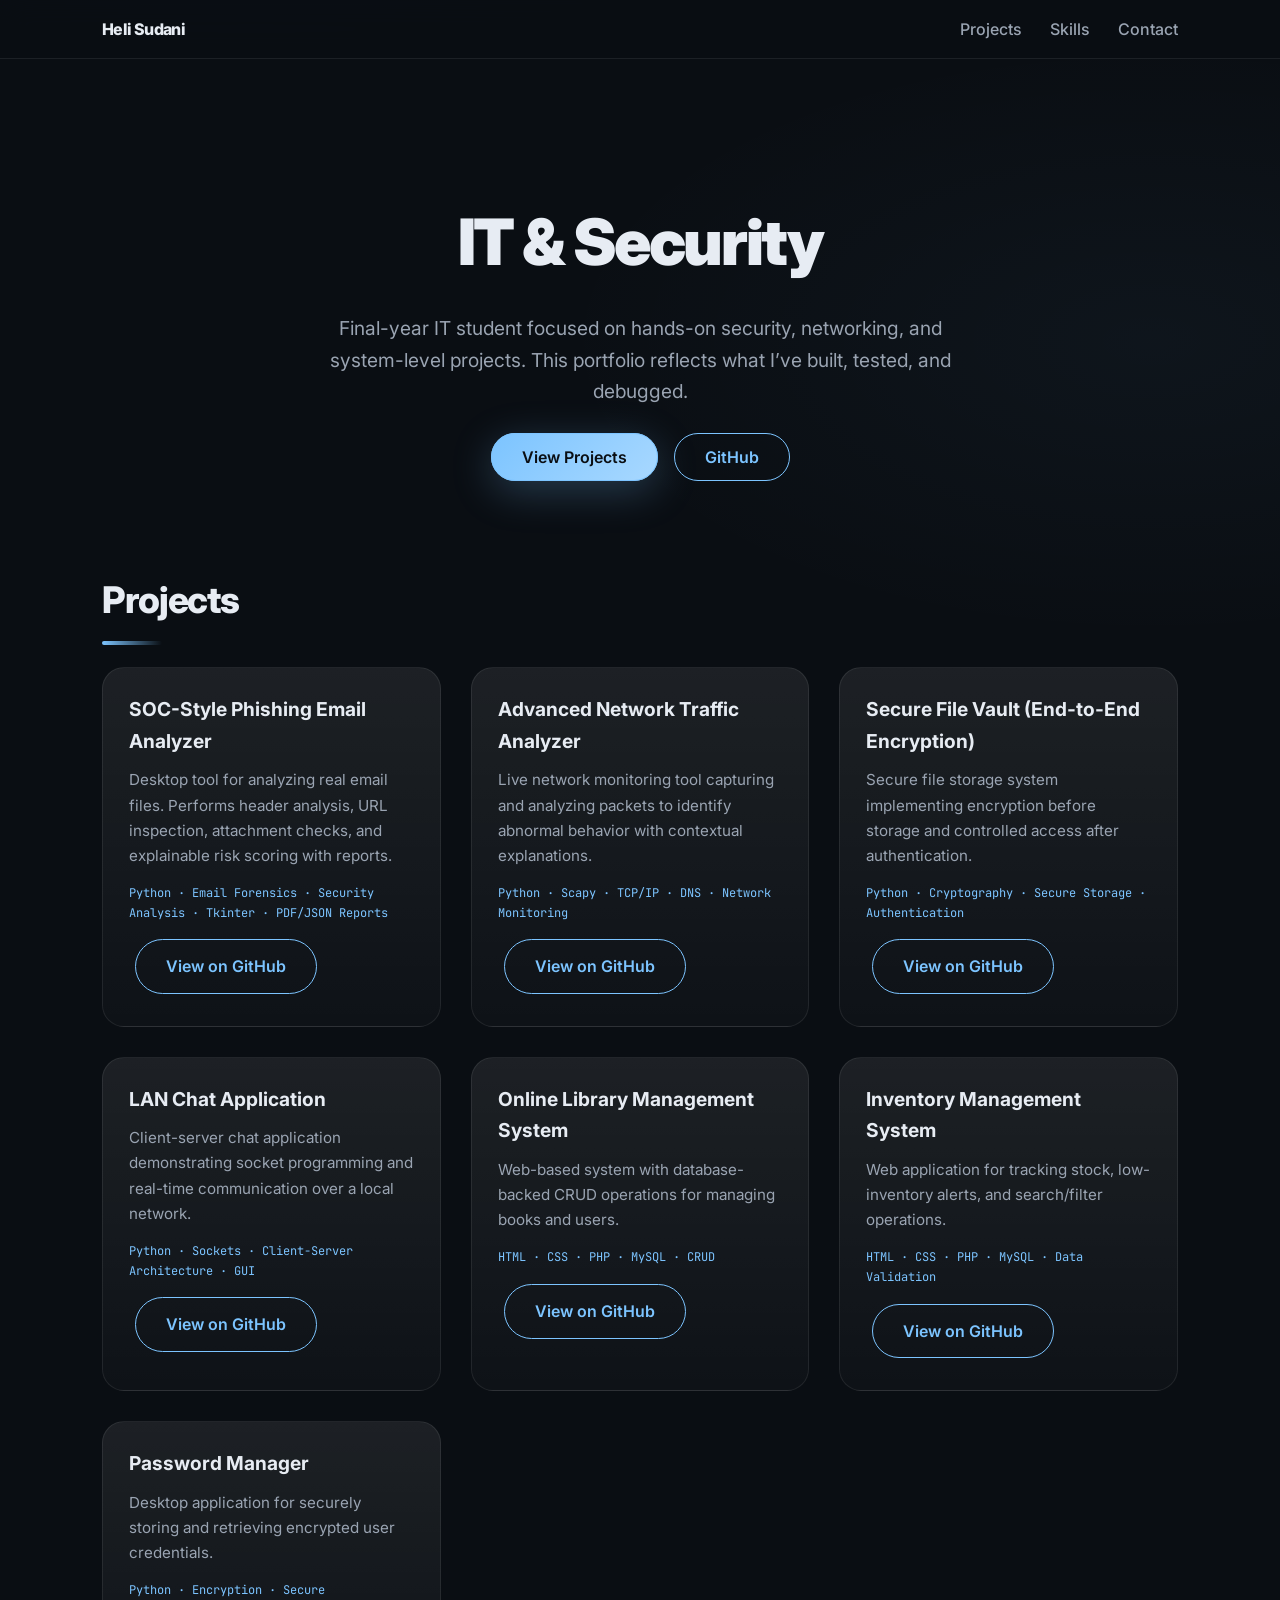
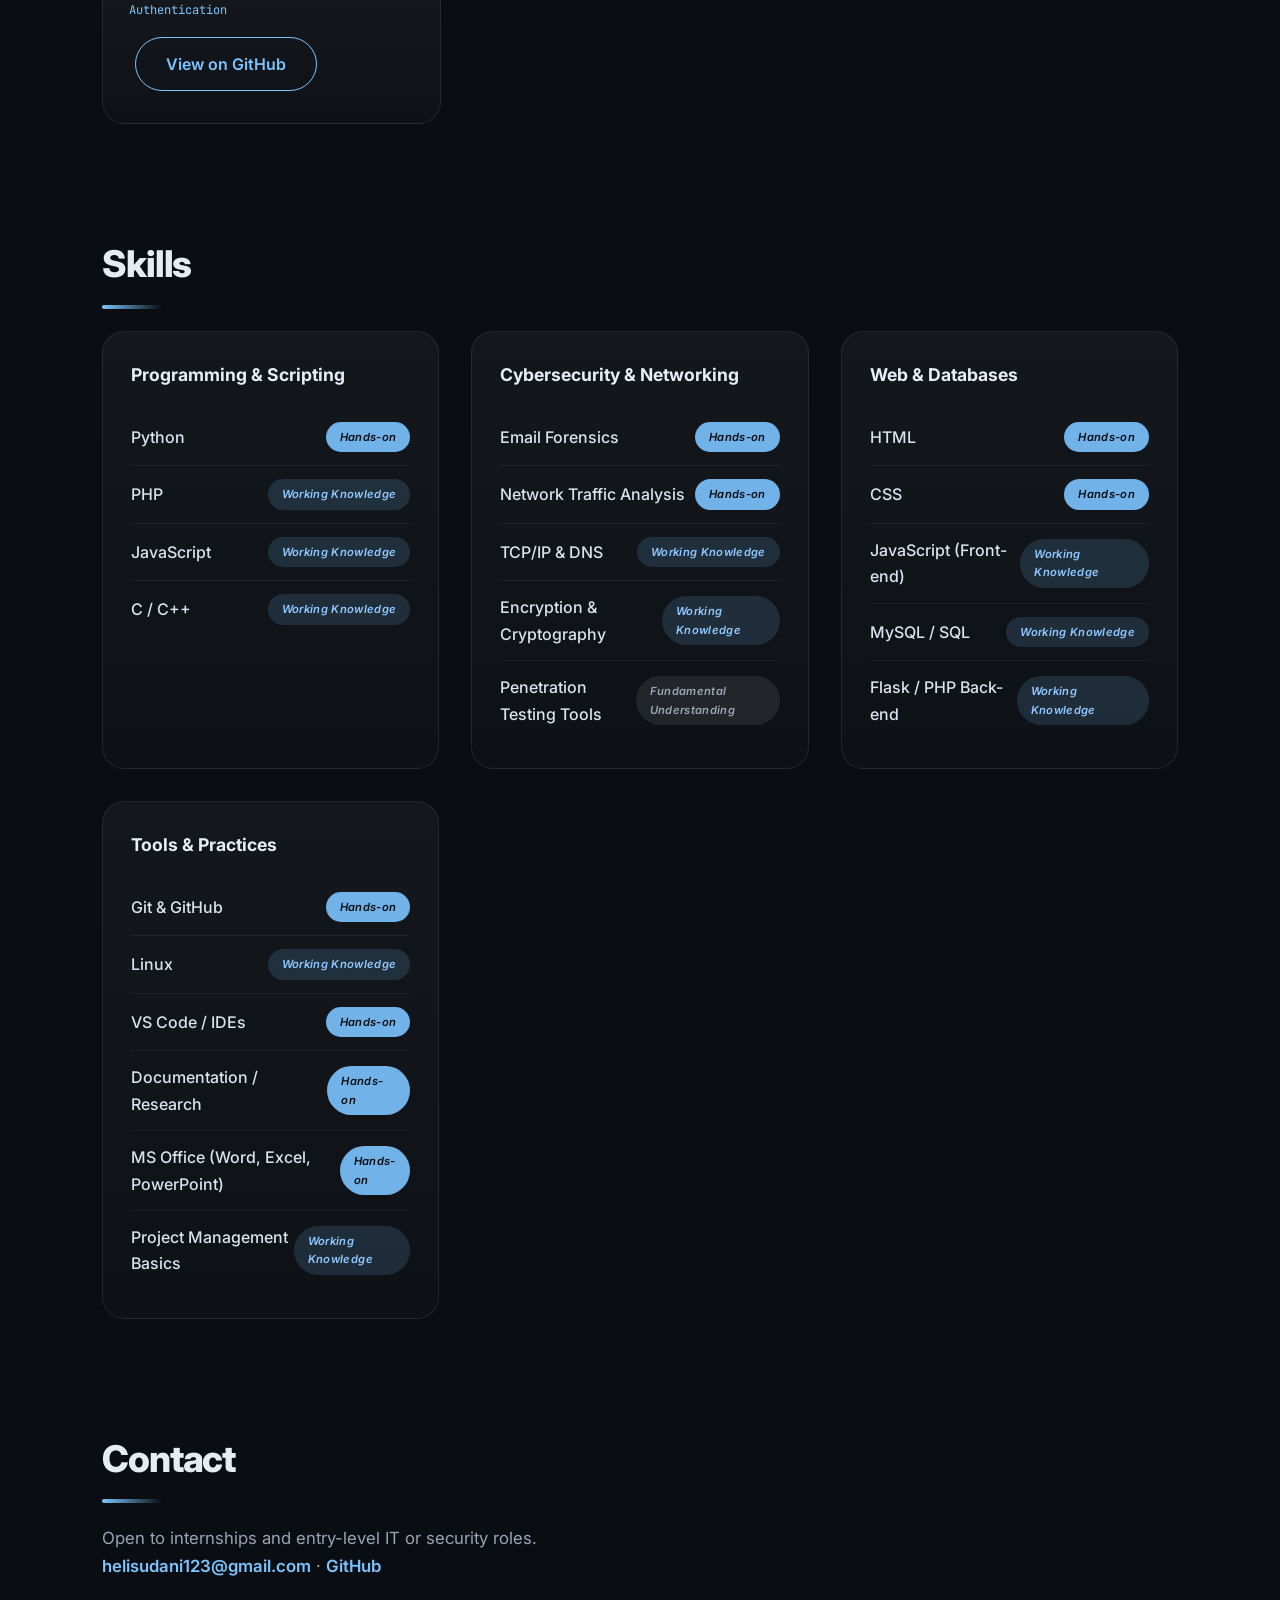
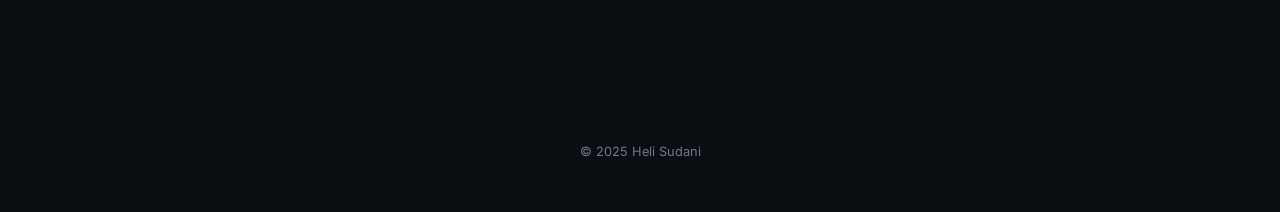
==== index.html @ 1426ecd1 "Portfolio" ====
<!DOCTYPE html>
<html lang="en">
<head>
    <meta charset="UTF-8" />
    <meta name="viewport" content="width=device-width, initial-scale=1.0"/>
    <title>Heli Sudani | IT & Security Projects</title>

    <!-- Fonts -->
    <link href="https://fonts.googleapis.com/css2?family=Inter:wght@300;400;500;600;700;800&family=JetBrains+Mono:wght@400;500&display=swap" rel="stylesheet">

    <link rel="stylesheet" href="style.css">
</head>
<body>

<nav id="navbar">
    <div class="nav-inner">
        <span class="logo">Heli Sudani</span>
        <div class="nav-links">
            <a href="#projects">Projects</a>
            <a href="#skills">Skills</a>
            <a href="#contact">Contact</a>
        </div>
    </div>
</nav>

<header class="hero">
    <div class="hero-content">
        <h1>IT & Security</h1>
        <p>
            Final-year IT student focused on hands-on security, networking, and system-level projects.
            This portfolio reflects what I’ve built, tested, and debugged.
        </p>
        <div class="hero-actions">
            <a href="#projects" class="btn primary">View Projects</a>
            <a href="https://github.com/helisudani0" class="btn" target="_blank">GitHub</a>
        </div>
    </div>
</header>

<main>

<section id="projects">
    <h2>Projects</h2>

    <div class="project-grid">

        <div class="project-card">
            <h3>SOC-Style Phishing Email Analyzer</h3>
            <p>
                Desktop tool for analyzing real email files. Performs header analysis,
                URL inspection, attachment checks, and explainable risk scoring with reports.
            </p>
            <span class="proj-tech">
                Python · Email Forensics · Security Analysis · Tkinter · PDF/JSON Reports
            </span>
            <a href="https://github.com/helisudani0/Advanced-Phishing-Analyzer" class="btn" target="_blank">View on GitHub</a>
        </div>

        <div class="project-card">
            <h3>Advanced Network Traffic Analyzer</h3>
            <p>
                Live network monitoring tool capturing and analyzing packets to
                identify abnormal behavior with contextual explanations.
            </p>
            <span class="proj-tech">
                Python · Scapy · TCP/IP · DNS · Network Monitoring
            </span>
            <a href="https://github.com/helisudani0/Advanced_Network_Analyzer" class="btn" target="_blank">View on GitHub</a>
        </div>

        <div class="project-card">
            <h3>Secure File Vault (End-to-End Encryption)</h3>
            <p>
                Secure file storage system implementing encryption before storage
                and controlled access after authentication.
            </p>
            <span class="proj-tech">
                Python · Cryptography · Secure Storage · Authentication
            </span>
            <a href="https://github.com/helisudani0/Secure-Vault" class="btn" target="_blank">View on GitHub</a>
        </div>

        <div class="project-card">
            <h3>LAN Chat Application</h3>
            <p>
                Client-server chat application demonstrating socket programming
                and real-time communication over a local network.
            </p>
            <span class="proj-tech">
                Python · Sockets · Client-Server Architecture · GUI
            </span>
            <a href="https://github.com/helisudani0/LAN-Chat-App" class="btn" target="_blank">View on GitHub</a>
        </div>

        <div class="project-card">
            <h3>Online Library Management System</h3>
            <p>
                Web-based system with database-backed CRUD operations
                for managing books and users.
            </p>
            <span class="proj-tech">
                HTML · CSS · PHP · MySQL · CRUD
            </span>
            <a href="https://github.com/helisudani0/OLMS" class="btn" target="_blank">View on GitHub</a>
        </div>

        <div class="project-card">
            <h3>Inventory Management System</h3>
            <p>
                Web application for tracking stock, low-inventory alerts,
                and search/filter operations.
            </p>
            <span class="proj-tech">
                HTML · CSS · PHP · MySQL · Data Validation
            </span>
            <a href="https://github.com/helisudani0/Inventory-Management-System" class="btn" target="_blank">View on GitHub</a>
        </div>

        <div class="project-card">
            <h3>Password Manager</h3>
            <p>
                Desktop application for securely storing and retrieving
                encrypted user credentials.
            </p>
            <span class="proj-tech">
                Python · Encryption · Secure Authentication
            </span>
            <a href="https://github.com/helisudani0/Secure-Password-Manager-with-Flask-authentication-and-encryption" class="btn" target="_blank">View on GitHub</a>
        </div>

    </div>
</section>

<section id="skills">
  <h2>Skills</h2>

  <div class="skills-grid">

    <!-- Programming & Scripting -->
    <div class="skills-card">
      <h3>Programming & Scripting</h3>
      <div class="skill-item"><span>Python</span><em class="level strong">Hands-on</em></div>
      <div class="skill-item"><span>PHP</span><em class="level working">Working Knowledge</em></div>
      <div class="skill-item"><span>JavaScript</span><em class="level working">Working Knowledge</em></div>
      <div class="skill-item"><span>C / C++</span><em class="level working">Working Knowledge</em></div>
    </div>

    <!-- Cybersecurity & Networking -->
    <div class="skills-card">
      <h3>Cybersecurity & Networking</h3>
      <div class="skill-item"><span>Email Forensics</span><em class="level strong">Hands-on</em></div>
      <div class="skill-item"><span>Network Traffic Analysis</span><em class="level strong">Hands-on</em></div>
      <div class="skill-item"><span>TCP/IP & DNS</span><em class="level working">Working Knowledge</em></div>
      <div class="skill-item"><span>Encryption & Cryptography</span><em class="level working">Working Knowledge</em></div>
      <div class="skill-item"><span>Penetration Testing Tools</span><em class="level basic">Fundamental Understanding</em></div>
    </div>

    <!-- Web & Databases -->
    <div class="skills-card">
      <h3>Web & Databases</h3>
      <div class="skill-item"><span>HTML</span><em class="level strong">Hands-on</em></div>
      <div class="skill-item"><span>CSS</span><em class="level strong">Hands-on</em></div>
      <div class="skill-item"><span>JavaScript (Front-end)</span><em class="level working">Working Knowledge</em></div>
      <div class="skill-item"><span>MySQL / SQL</span><em class="level working">Working Knowledge</em></div>
      <div class="skill-item"><span>Flask / PHP Back-end</span><em class="level working">Working Knowledge</em></div>
    </div>

    <!-- Tools & Practices -->
    <div class="skills-card">
      <h3>Tools & Practices</h3>
      <div class="skill-item"><span>Git & GitHub</span><em class="level strong">Hands-on</em></div>
      <div class="skill-item"><span>Linux</span><em class="level working">Working Knowledge</em></div>
      <div class="skill-item"><span>VS Code / IDEs</span><em class="level strong">Hands-on</em></div>
      <div class="skill-item"><span>Documentation / Research</span><em class="level strong">Hands-on</em></div>
      <div class="skill-item"><span>MS Office (Word, Excel, PowerPoint)</span><em class="level strong">Hands-on</em></div>
      <div class="skill-item"><span>Project Management Basics</span><em class="level working">Working Knowledge</em></div>
    </div>

  </div>
</section>

<section id="contact" class="contact">
    <h2>Contact</h2>
    <p>
        Open to internships and entry-level IT or security roles.
    </p>
    <p>
        <a href="mailto:helisudani123@example.com">helisudani123@gmail.com</a> ·
        <a href="https://github.com/helisudani0" target="_blank">GitHub</a>
    </p>
</section>

</main>

<footer>
    <p>© 2025 Heli Sudani</p>
</footer>

</body>
</html>
---- style.css ----
:root {
  --bg: #0a0e13;
  --panel: #0f1622;
  --border: rgba(255,255,255,0.08);
  --text: #e7ecf3;
  --muted: #9aa4b2;
  --accent: #7cc4ff;
  --glow: rgba(124,196,255,0.35);
}

* {
  margin: 0;
  padding: 0;
  box-sizing: border-box;
}

body {
  background:
    radial-gradient(800px 400px at 20% -10%, rgba(124,196,255,0.06), transparent),
    radial-gradient(600px 300px at 90% 10%, rgba(124,196,255,0.04), transparent),
    var(--bg);
  color: var(--text);
  font-family: 'Inter', sans-serif;
  line-height: 1.65;
  -webkit-font-smoothing: antialiased;
}

/* NAV */
#navbar {
  position: sticky;
  top: 0;
  z-index: 100;
  background: rgba(10,14,19,0.75);
  backdrop-filter: blur(14px);
  border-bottom: 1px solid var(--border);
}

.nav-inner {
  max-width: 1120px;
  margin: auto;
  padding: 16px 22px;
  display: flex;
  justify-content: space-between;
  align-items: center;
}

.logo {
  font-weight: 800;
  letter-spacing: -0.04em;
}

.nav-links a {
  color: var(--muted);
  margin-left: 24px;
  font-weight: 500;
  text-decoration: none;
  position: relative;
}

.nav-links a::after {
  content: "";
  position: absolute;
  left: 0;
  bottom: -6px;
  width: 0;
  height: 2px;
  background: var(--accent);
  transition: width 0.3s ease;
}

.nav-links a:hover {
  color: var(--text);
}

.nav-links a:hover::after {
  width: 100%;
}

/* HERO */
.hero {
  padding: 130px 20px 100px;
  text-align: center;
}

.hero h1 {
  font-size: clamp(3rem, 6vw, 4rem);
  font-weight: 900;
  letter-spacing: -0.04em;
}

.hero p {
  margin-top: 18px;
  font-size: 1.2rem;
  color: var(--muted);
  max-width: 640px;
  margin-inline: auto;
}

/* BUTTONS */
.hero-actions {
  margin-top: 36px;
}

.btn {
  padding: 13px 30px;
  border-radius: 999px;
  font-weight: 600;
  text-decoration: none;
  border: 1.5px solid var(--accent);
  color: var(--accent);
  margin: 6px;
  transition: all 0.25s ease;
}

.btn.primary {
  background: linear-gradient(135deg, var(--accent), #a8d8ff);
  color: #0a0e13;
  box-shadow: 0 10px 40px rgba(124,196,255,0.25);
}

.btn:hover {
  transform: translateY(-2px);
  box-shadow: 0 12px 40px rgba(124,196,255,0.35);
}

/* SECTIONS */
main {
  max-width: 1120px;
  margin: auto;
  padding: 0 22px;
}

section {
  margin-bottom: 110px;
}

section h2 {
  font-size: 2.3rem;
  font-weight: 800;
  letter-spacing: -0.03em;
  margin-bottom: 36px;
  position: relative;
}

section h2::after {
  content: "";
  position: absolute;
  left: 0;
  bottom: -14px;
  width: 60px;
  height: 4px;
  border-radius: 4px;
  background: linear-gradient(90deg, var(--accent), transparent);
}

/* PROJECTS */
.project-grid {
  display: grid;
  grid-template-columns: repeat(auto-fit, minmax(290px, 1fr));
  gap: 30px;
}

.project-card {
  position: relative;
  background:
    linear-gradient(180deg, rgba(255,255,255,0.08), rgba(255,255,255,0.02));
  border: 1px solid var(--border);
  border-radius: 22px;
  padding: 26px;
  overflow: hidden;
  transition: all 0.4s ease;
}

.project-card::before {
  content: "";
  position: absolute;
  inset: 0;
  background:
    radial-gradient(300px 120px at 0% 0%, var(--glow), transparent);
  opacity: 0;
  transition: opacity 0.4s ease;
}

.project-card:hover::before {
  opacity: 1;
}

.project-card:hover {
  transform: translateY(-10px) scale(1.01);
  border-color: var(--accent);
}

.project-card h3 {
  font-size: 1.2rem;
  font-weight: 700;
}

.project-card p {
  margin-top: 10px;
  color: var(--muted);
  font-size: 0.95rem;
}

.proj-tech {
  display: block;
  margin-top: 16px;
  font-family: 'JetBrains Mono', monospace;
  font-size: 0.75rem;
  color: var(--accent);
}

.project-card a {
  display: inline-block;
  margin-top: 16px;
  color: var(--accent);
  font-weight: 600;
  text-decoration: none;
}

/* SKILLS */
.skill-chips {
  display: flex;
  flex-wrap: wrap;
  gap: 14px;
}

.skill-chips span {
  padding: 12px 20px;
  border-radius: 999px;
  background: rgba(255,255,255,0.05);
  border: 1px solid var(--border);
  color: var(--muted);
  font-weight: 500;
  transition: all 0.3s ease;
}

.skill-chips span:hover {
  background: var(--accent);
  color: #0a0e13;
  transform: translateY(-4px);
}

/* CONTACT */
.contact p {
  color: var(--muted);
  font-size: 1.05rem;
}

.contact a {
  color: var(--accent);
  text-decoration: none;
  font-weight: 600;
}

/* FOOTER */
footer {
  text-align: center;
  padding: 50px 0;
  color: #6f7a88;
  font-size: 0.8rem;
}

/* ===== SKILLS SECTION CLEANUP ===== */

.skills-grid {
  display: grid;
  grid-template-columns: repeat(auto-fit, minmax(300px, 1fr));
  gap: 32px;
}

/* Card */
.skills-card {
  background: linear-gradient(
    180deg,
    rgba(255,255,255,0.045),
    rgba(255,255,255,0.02)
  );
  border: 1px solid rgba(255,255,255,0.08);
  border-radius: 22px;
  padding: 28px;
  transition: transform 0.35s ease, border-color 0.35s ease;
}

.skills-card:hover {
  transform: translateY(-6px);
  border-color: rgba(124,196,255,0.45);
}

/* Card title */
.skills-card h3 {
  font-size: 1.1rem;
  font-weight: 700;
  margin-bottom: 20px;
  color: #e8eef5;
}

/* Skill rows */
.skill-item {
  display: flex;
  justify-content: space-between;
  align-items: center;
  padding: 13px 0;
  border-bottom: 1px solid rgba(255,255,255,0.06);
}

.skill-item:last-child {
  border-bottom: none;
}

.skill-item span {
  font-weight: 500;
  color: #dce3ec;
}

/* ===== LEVEL BADGES (CALMER) ===== */

.level {
  padding: 6px 14px;
  border-radius: 999px;
  font-size: 0.7rem;
  font-weight: 600;
  letter-spacing: 0.03em;
}

/* Only Hands-on gets emphasis */
.level.strong {
  background: rgba(124,196,255,0.9);
  color: #0a0e13;
}

/* Calm, no glow */
.level.working {
  background: rgba(124,196,255,0.15);
  color: #8fc8ff;
}

.level.basic {
  background: rgba(255,255,255,0.08);
  color: #9aa6b2;
}

.project-card {
  position: relative;
  pointer-events: auto;
}

.project-card * {
  pointer-events: auto;
}

.project-card::before,
.project-card::after {
  pointer-events: none;
}


.project-card a.btn {
  position: relative;
  z-index: 10;
  pointer-events: auto;
  cursor: pointer;
}
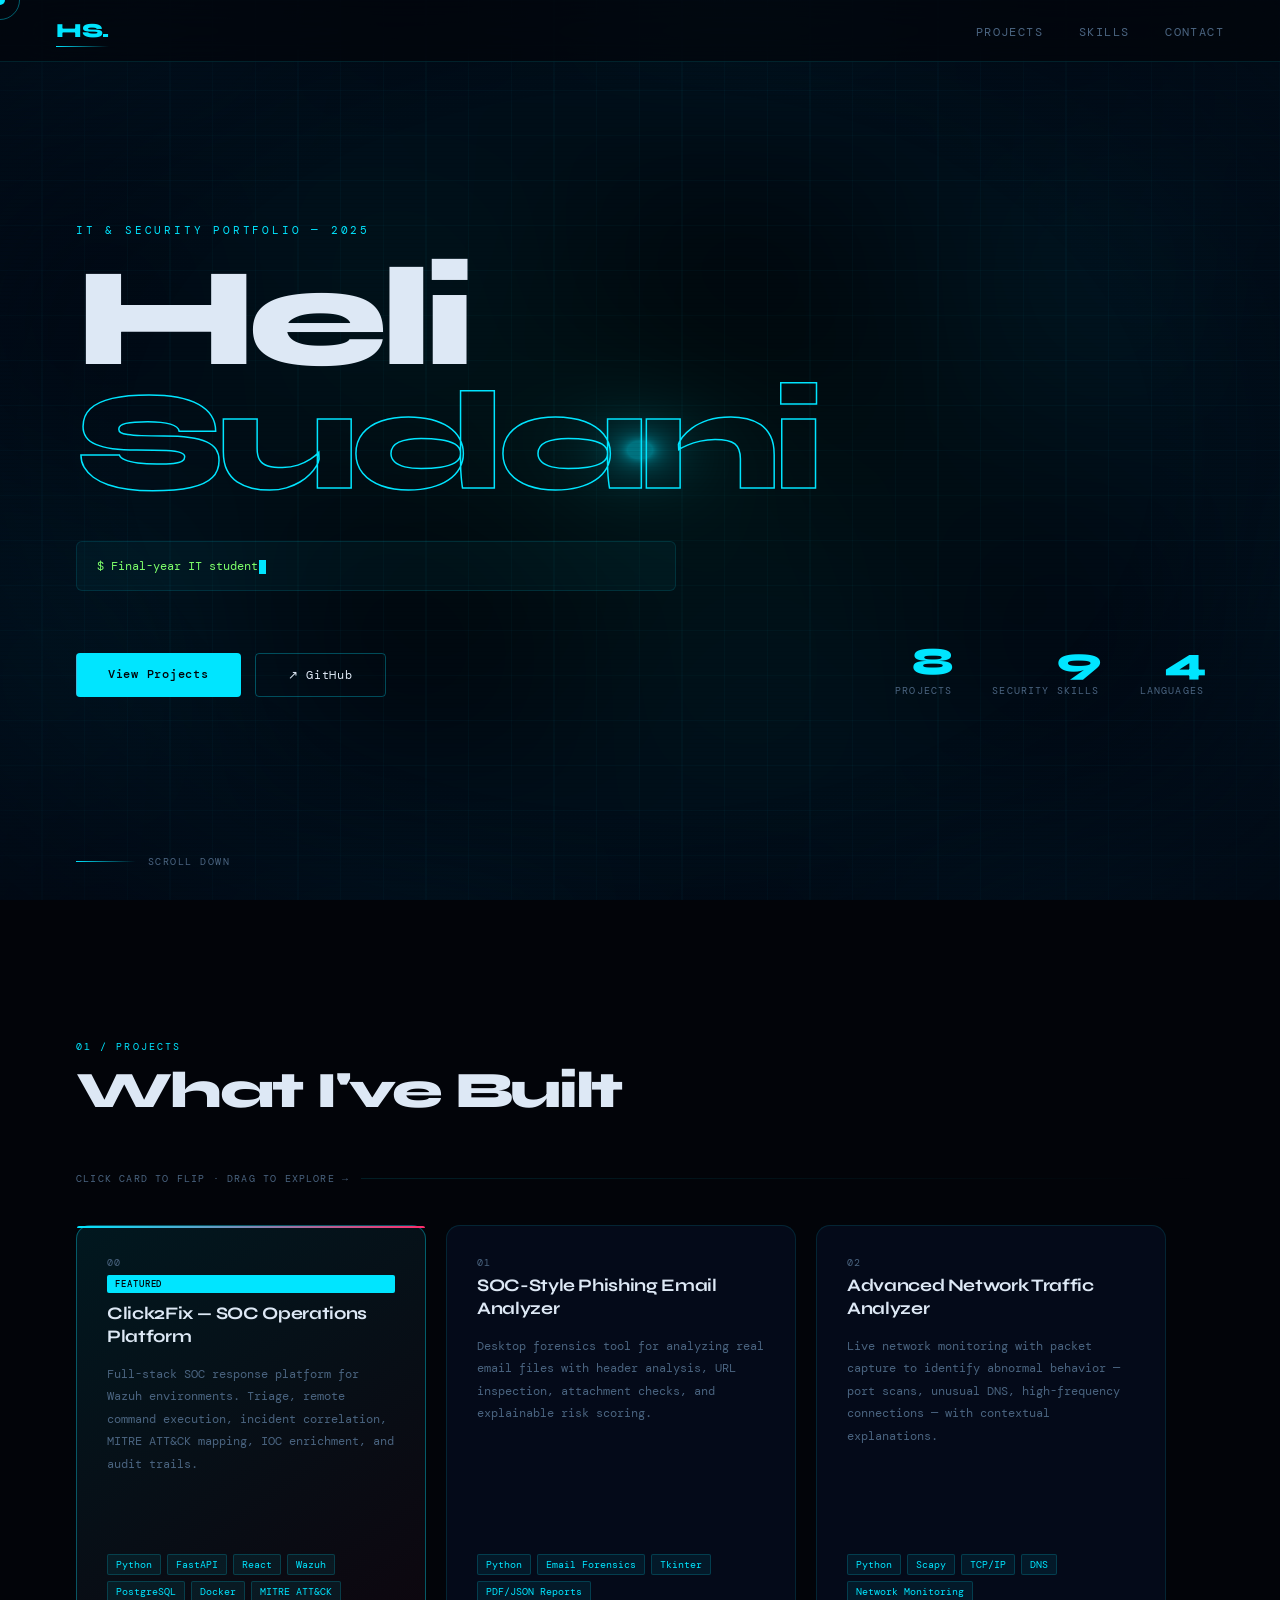
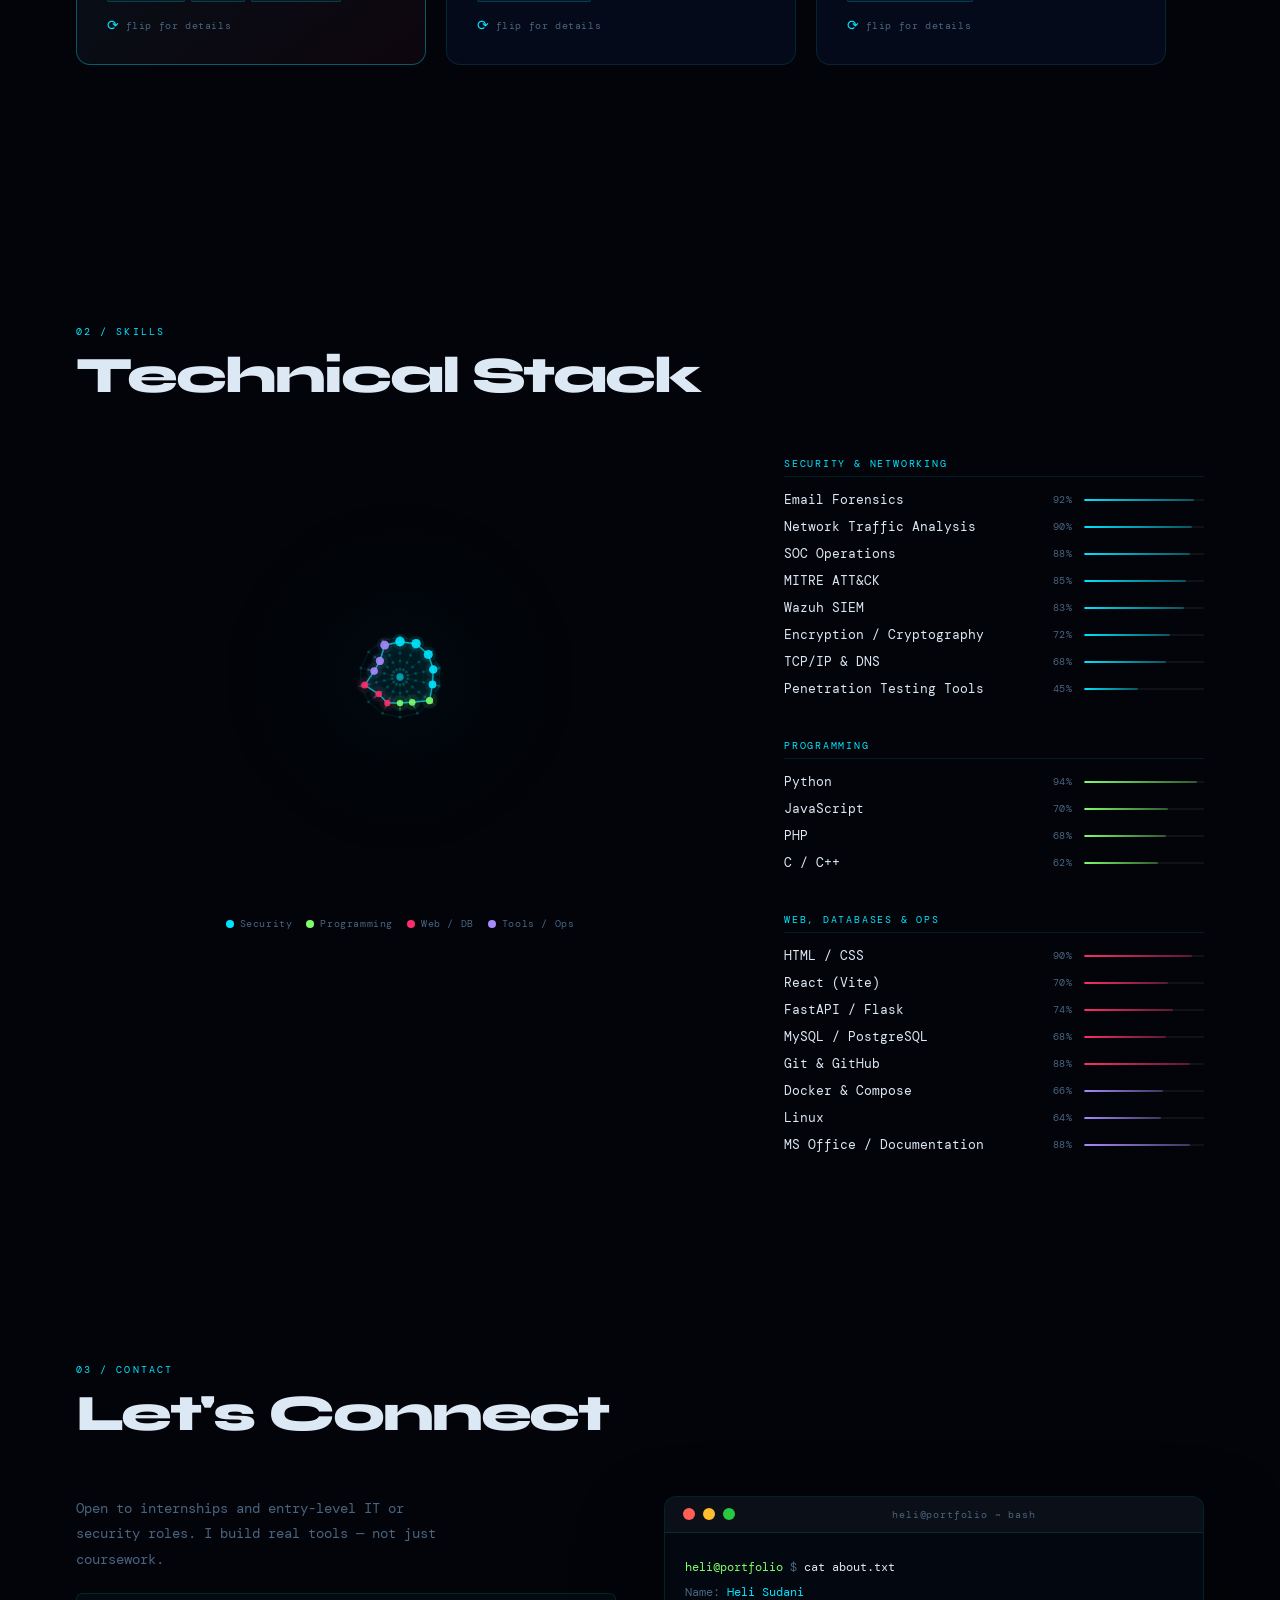
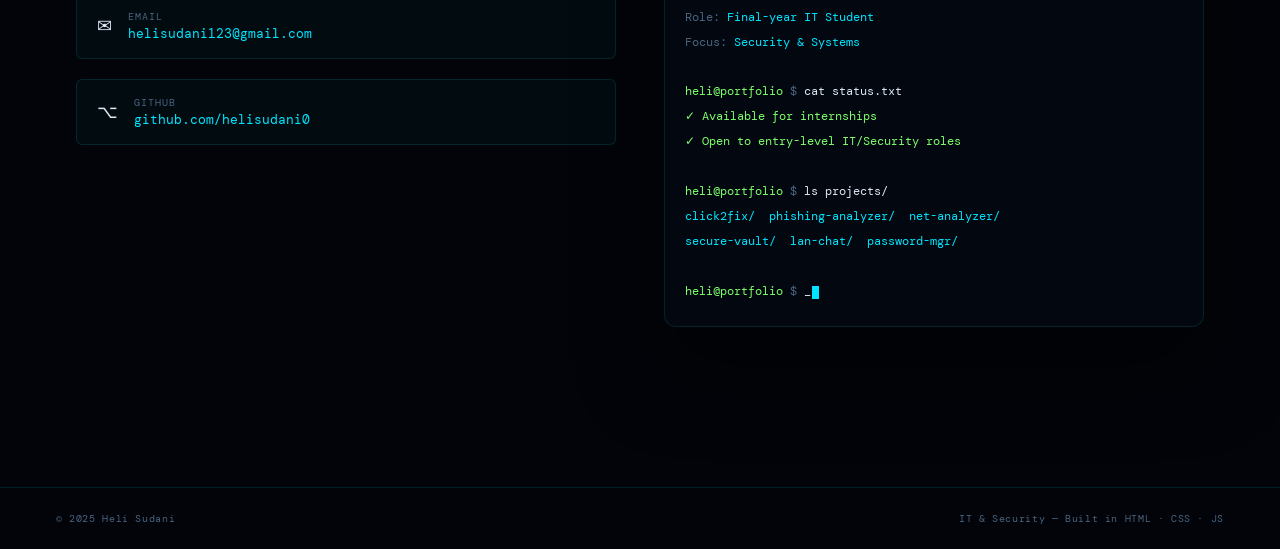
==== commit 9e21e969: "fix" ====
--- a/index.html
+++ b/index.html
@@ -1,200 +1,1106 @@
 <!DOCTYPE html>
 <html lang="en">
 <head>
-    <meta charset="UTF-8" />
-    <meta name="viewport" content="width=device-width, initial-scale=1.0"/>
-    <title>Heli Sudani | IT & Security Projects</title>
-
-    <!-- Fonts -->
-    <link href="https://fonts.googleapis.com/css2?family=Inter:wght@300;400;500;600;700;800&family=JetBrains+Mono:wght@400;500&display=swap" rel="stylesheet">
-
-    <link rel="stylesheet" href="style.css">
+<meta charset="UTF-8"/>
+<meta name="viewport" content="width=device-width, initial-scale=1.0"/>
+<title>Heli Sudani — IT & Security</title>
+<link rel="preconnect" href="https://fonts.googleapis.com">
+<link href="https://fonts.googleapis.com/css2?family=Syne:wght@400;700;800&family=DM+Mono:ital,wght@0,400;0,500;1,400&display=swap" rel="stylesheet">
+<style>
+:root{
+  --bg:#020409;
+  --c1:#00e5ff;
+  --c2:#ff2d6b;
+  --c3:#7dff6b;
+  --text:#dde8f5;
+  --muted:#4a6480;
+  --panel:rgba(5,12,28,0.88);
+  --border:rgba(0,229,255,0.12);
+}
+*{margin:0;padding:0;box-sizing:border-box;}
+html{scroll-behavior:smooth;}
+body{
+  background:var(--bg);
+  color:var(--text);
+  font-family:'DM Mono',monospace;
+  overflow-x:hidden;
+  cursor:none;
+}
+
+/* CURSOR */
+#cur{position:fixed;width:10px;height:10px;background:var(--c1);border-radius:50%;pointer-events:none;z-index:9999;transform:translate(-50%,-50%);mix-blend-mode:screen;transition:width .15s,height .15s,background .15s;}
+#cur-ring{position:fixed;width:40px;height:40px;border:1px solid rgba(0,229,255,.4);border-radius:50%;pointer-events:none;z-index:9998;transform:translate(-50%,-50%);transition:width .1s,height .1s,border-color .2s;}
+body.link-hover #cur{width:22px;height:22px;background:var(--c2);}
+body.link-hover #cur-ring{width:60px;height:60px;border-color:rgba(255,45,107,.6);}
+
+/* THREE.JS CANVAS */
+#three-canvas{position:fixed;inset:0;z-index:0;}
+
+/* OVERLAY scanlines */
+.scanlines{position:fixed;inset:0;z-index:1;pointer-events:none;background:repeating-linear-gradient(to bottom,transparent 0,transparent 3px,rgba(0,0,0,.04) 3px,rgba(0,0,0,.04) 4px);}
+.vignette{position:fixed;inset:0;z-index:1;pointer-events:none;background:radial-gradient(ellipse 80% 80% at 50% 50%,transparent 50%,rgba(2,4,9,.7) 100%);}
+
+/* NAV */
+nav{
+  position:fixed;top:0;left:0;right:0;z-index:200;
+  display:flex;justify-content:space-between;align-items:center;
+  padding:18px 56px;
+  background:rgba(2,4,9,.6);
+  backdrop-filter:blur(24px);
+  border-bottom:1px solid var(--border);
+}
+.logo{
+  font-family:'Syne',sans-serif;font-weight:800;font-size:1.25rem;
+  color:var(--c1);letter-spacing:-.02em;
+  position:relative;
+}
+.logo::after{
+  content:'';position:absolute;bottom:-4px;left:0;width:100%;height:1px;
+  background:linear-gradient(90deg,var(--c1),transparent);
+}
+nav ul{list-style:none;display:flex;gap:36px;}
+nav a{color:var(--muted);font-size:.72rem;text-decoration:none;letter-spacing:.12em;text-transform:uppercase;transition:color .2s;cursor:none;}
+nav a:hover{color:var(--c1);}
+
+/* ─── SECTIONS base ─── */
+.section{
+  position:relative;z-index:10;
+  max-width:1240px;margin:0 auto;
+  padding:0 56px;
+}
+
+/* ─── HERO ─── */
+#hero{
+  min-height:100vh;display:flex;flex-direction:column;
+  justify-content:center;padding-top:80px;padding-bottom:60px;
+}
+.hero-pre{
+  font-size:.7rem;color:var(--c1);letter-spacing:.25em;
+  text-transform:uppercase;margin-bottom:20px;
+  opacity:0;animation:fup .5s .1s forwards;
+}
+.hero-h1{
+  font-family:'Syne',sans-serif;
+  font-size:clamp(4.5rem,11vw,10rem);
+  font-weight:800;line-height:.88;
+  letter-spacing:-.055em;
+  opacity:0;animation:fup .7s .25s forwards;
+}
+.hero-h1 .stroke{
+  -webkit-text-stroke:1.5px var(--c1);
+  color:transparent;
+  display:block;
+}
+.hero-h1 .fill{color:var(--text);display:block;}
+
+/* TYPEWRITER */
+.typewriter-wrap{
+  margin-top:36px;max-width:600px;
+  background:rgba(0,229,255,.04);
+  border:1px solid var(--border);
+  border-radius:6px;padding:16px 20px;
+  opacity:0;animation:fup .6s .55s forwards;
+}
+.tw-prompt{color:var(--c3);font-size:.78rem;}
+.tw-text{color:var(--text);font-size:.78rem;line-height:1.9;}
+.tw-cursor{display:inline-block;width:7px;height:14px;background:var(--c1);vertical-align:middle;margin-left:1px;animation:blink 1s infinite;}
+
+/* HERO BOTTOM ROW */
+.hero-bottom{
+  display:flex;align-items:flex-end;justify-content:space-between;
+  margin-top:52px;
+  opacity:0;animation:fup .7s .8s forwards;
+}
+.hero-cta{display:flex;gap:14px;}
+.mag-btn{
+  position:relative;padding:13px 32px;border-radius:4px;
+  font-family:'DM Mono',monospace;font-size:.78rem;
+  letter-spacing:.06em;text-decoration:none;
+  transition:box-shadow .3s;cursor:none;display:inline-block;
+  overflow:hidden;
+}
+.mag-btn span{position:relative;z-index:1;}
+.mag-btn-fill{background:var(--c1);color:#020409;font-weight:500;}
+.mag-btn-fill::before{content:'';position:absolute;inset:0;background:var(--c2);transform:translateX(-100%);transition:transform .3s ease;z-index:0;}
+.mag-btn-fill:hover::before{transform:translateX(0);}
+.mag-btn-fill:hover{box-shadow:0 0 40px rgba(255,45,107,.4);}
+.mag-btn-ghost{border:1px solid rgba(0,229,255,.3);color:var(--text);}
+.mag-btn-ghost:hover{border-color:var(--c1);color:var(--c1);box-shadow:0 0 30px rgba(0,229,255,.15);}
+
+.hero-stats{display:flex;gap:40px;}
+.h-stat{display:flex;flex-direction:column;align-items:flex-end;}
+.h-stat-num{font-family:'Syne',sans-serif;font-size:2.4rem;font-weight:800;color:var(--c1);line-height:1;letter-spacing:-.04em;}
+.h-stat-lbl{font-size:.6rem;color:var(--muted);letter-spacing:.12em;text-transform:uppercase;margin-top:3px;}
+
+/* SCROLL LINE */
+.scroll-indicator{
+  position:absolute;bottom:32px;left:56px;
+  display:flex;align-items:center;gap:12px;
+  font-size:.62rem;color:var(--muted);letter-spacing:.15em;text-transform:uppercase;
+  opacity:0;animation:fup .5s 1.4s forwards;
+}
+.scroll-indicator::before{content:'';width:60px;height:1px;background:linear-gradient(90deg,var(--c1),transparent);}
+
+/* ─── SEC HEADER ─── */
+.sec-eyebrow{font-size:.65rem;color:var(--c1);letter-spacing:.2em;text-transform:uppercase;margin-bottom:12px;}
+.sec-title{font-family:'Syne',sans-serif;font-size:clamp(2rem,4vw,3.2rem);font-weight:800;letter-spacing:-.04em;line-height:1;margin-bottom:56px;}
+
+/* ─── PROJECTS ─── */
+#projects{padding-top:140px;padding-bottom:100px;}
+
+.proj-scroll-hint{
+  font-size:.62rem;color:var(--muted);letter-spacing:.12em;
+  text-transform:uppercase;margin-bottom:20px;
+  display:flex;align-items:center;gap:12px;
+}
+.proj-scroll-hint::after{content:'';flex:1;height:1px;background:linear-gradient(to right,var(--border),transparent);}
+
+.cards-track{
+  display:flex;gap:20px;
+  overflow-x:auto;
+  padding:20px 0 60px;
+  scroll-snap-type:x mandatory;
+  scrollbar-width:none;
+  perspective:1000px;
+}
+.cards-track::-webkit-scrollbar{display:none;}
+
+/* FLIP CARD */
+.flip-wrap{
+  flex-shrink:0;width:350px;height:440px;
+  scroll-snap-align:start;
+  perspective:1000px;cursor:none;
+}
+.flip-inner{
+  position:relative;width:100%;height:100%;
+  transform-style:preserve-3d;
+  transition:transform .7s cubic-bezier(.4,0,.2,1);
+}
+.flip-wrap.flipped .flip-inner{transform:rotateY(180deg);}
+
+.flip-front,.flip-back{
+  position:absolute;inset:0;
+  background:var(--panel);
+  border:1px solid var(--border);
+  border-radius:14px;padding:30px;
+  backface-visibility:hidden;
+  -webkit-backface-visibility:hidden;
+  display:flex;flex-direction:column;
+}
+.flip-back{
+  transform:rotateY(180deg);
+  background:linear-gradient(135deg,rgba(0,229,255,.07),rgba(255,45,107,.05));
+  border-color:rgba(0,229,255,.3);
+  justify-content:space-between;
+}
+.flip-front.featured-front{
+  background:linear-gradient(145deg,rgba(0,229,255,.09),rgba(255,45,107,.05));
+  border-color:rgba(0,229,255,.35);
+}
+.flip-front.featured-front::after{
+  content:'';position:absolute;top:0;left:0;right:0;height:2px;
+  background:linear-gradient(90deg,var(--c1),var(--c2));
+  border-radius:14px 14px 0 0;
+}
+
+.f-num{font-size:.62rem;color:var(--muted);letter-spacing:.1em;margin-bottom:6px;}
+.f-badge{
+  display:inline-block;background:var(--c1);color:#020409;
+  font-size:.58rem;letter-spacing:.1em;text-transform:uppercase;
+  padding:3px 8px;border-radius:2px;margin-bottom:10px;font-weight:500;
+}
+.f-title{
+  font-family:'Syne',sans-serif;font-size:1.1rem;font-weight:700;
+  letter-spacing:-.02em;line-height:1.3;margin-bottom:14px;
+  color:var(--text);
+}
+.f-desc{font-size:.76rem;color:var(--muted);line-height:1.85;flex:1;}
+.f-tags{display:flex;flex-wrap:wrap;gap:6px;margin-top:18px;}
+.f-tag{
+  font-size:.6rem;color:var(--c1);
+  background:rgba(0,229,255,.07);
+  border:1px solid rgba(0,229,255,.18);
+  padding:3px 8px;border-radius:2px;
+}
+.f-flip-hint{
+  font-size:.62rem;color:var(--muted);
+  margin-top:14px;letter-spacing:.06em;
+  display:flex;align-items:center;gap:6px;
+}
+.f-flip-hint::before{content:'⟳';font-size:.9rem;color:var(--c1);}
+
+/* back side */
+.b-title{font-family:'Syne',sans-serif;font-size:1rem;font-weight:700;color:var(--c1);margin-bottom:16px;letter-spacing:-.02em;}
+.b-detail{font-size:.75rem;color:var(--muted);line-height:1.9;flex:1;}
+.b-link{
+  display:inline-flex;align-items:center;gap:8px;
+  color:var(--c1);text-decoration:none;font-size:.74rem;
+  letter-spacing:.06em;margin-top:20px;
+  transition:letter-spacing .2s,color .2s;
+}
+.b-link:hover{letter-spacing:.12em;color:var(--c2);}
+.b-link::after{content:'↗';font-size:.9rem;}
+
+/* 3D tilt on cards */
+.flip-wrap:not(.flipped) .flip-front{
+  transition:box-shadow .3s;
+}
+.flip-wrap:not(.flipped):hover .flip-front{
+  box-shadow:0 30px 80px rgba(0,0,0,.6),0 0 50px rgba(0,229,255,.08);
+}
+
+/* ─── SKILLS SECTION ─── */
+#skills{padding-top:100px;padding-bottom:100px;}
+
+.skills-grid{
+  display:grid;
+  grid-template-columns:1fr 420px;
+  gap:60px;align-items:start;
+}
+
+/* RADAR */
+#radar-wrap{
+  display:flex;flex-direction:column;align-items:center;gap:20px;
+}
+#radar-canvas{width:100%;max-width:440px;}
+.radar-legend{
+  display:flex;flex-wrap:wrap;gap:14px;justify-content:center;
+}
+.rl-item{display:flex;align-items:center;gap:6px;font-size:.62rem;color:var(--muted);letter-spacing:.06em;}
+.rl-dot{width:8px;height:8px;border-radius:50%;flex-shrink:0;}
+
+/* SKILL ROWS */
+.skill-cols{display:flex;flex-direction:column;gap:32px;}
+.sk-group-title{
+  font-size:.62rem;color:var(--c1);
+  letter-spacing:.18em;text-transform:uppercase;
+  margin-bottom:14px;
+  padding-bottom:6px;
+  border-bottom:1px solid var(--border);
+}
+.sk-row{
+  display:grid;
+  grid-template-columns:1fr auto 120px;
+  align-items:center;gap:12px;
+  margin-bottom:10px;
+}
+.sk-name{font-size:.8rem;color:var(--text);}
+.sk-pct{font-size:.65rem;color:var(--muted);letter-spacing:.04em;}
+.sk-track{height:2px;background:rgba(255,255,255,.06);border-radius:1px;overflow:hidden;}
+.sk-fill{height:100%;border-radius:1px;width:0;transition:width 1.4s cubic-bezier(.4,0,.2,1);}
+.sk-fill.cyan{background:linear-gradient(90deg,var(--c1),rgba(0,229,255,.3));}
+.sk-fill.green{background:linear-gradient(90deg,var(--c3),rgba(125,255,107,.3));}
+.sk-fill.pink{background:linear-gradient(90deg,var(--c2),rgba(255,45,107,.3));}
+.sk-fill.purple{background:linear-gradient(90deg,#a78bfa,rgba(167,139,250,.3));}
+
+/* ─── TERMINAL CONTACT ─── */
+#contact{padding-top:100px;padding-bottom:160px;}
+
+.contact-split{
+  display:grid;grid-template-columns:1fr 1fr;
+  gap:48px;align-items:start;
+}
+.contact-info{display:flex;flex-direction:column;gap:20px;}
+.contact-info p{font-size:.85rem;color:var(--muted);line-height:1.9;max-width:380px;}
+.c-item{
+  display:flex;align-items:center;gap:16px;
+  padding:16px 20px;
+  border:1px solid var(--border);
+  border-radius:6px;
+  background:rgba(0,229,255,.03);
+  text-decoration:none;
+  color:var(--text);
+  transition:border-color .2s,background .2s;
+  cursor:none;
+}
+.c-item:hover{border-color:rgba(0,229,255,.4);background:rgba(0,229,255,.06);}
+.c-icon{font-size:1.1rem;}
+.c-detail{display:flex;flex-direction:column;gap:2px;}
+.c-label{font-size:.6rem;color:var(--muted);letter-spacing:.1em;text-transform:uppercase;}
+.c-val{font-size:.8rem;color:var(--c1);}
+
+/* TERMINAL */
+.terminal{
+  background:rgba(4,8,16,.95);
+  border:1px solid var(--border);
+  border-radius:12px;overflow:hidden;
+  box-shadow:0 40px 80px rgba(0,0,0,.5);
+}
+.term-bar{
+  display:flex;align-items:center;gap:8px;
+  padding:11px 18px;
+  background:rgba(255,255,255,.03);
+  border-bottom:1px solid var(--border);
+}
+.td{width:12px;height:12px;border-radius:50%;}
+.td.r{background:#ff5f57;}.td.y{background:#febc2e;}.td.g{background:#28c840;}
+.term-title{flex:1;text-align:center;font-size:.65rem;color:var(--muted);letter-spacing:.08em;}
+.term-body{padding:22px 20px;line-height:0;}
+.tl{font-size:.78rem;display:flex;gap:0;line-height:2;white-space:pre;}
+.tl.cmd .prompt{color:var(--c3);}
+.tl.cmd .sep{color:var(--muted);}
+.tl.cmd .command{color:var(--text);}
+.tl.out{padding-left:0;color:var(--muted);}
+.tl.out .val{color:var(--c1);}
+.tl.out .ok{color:var(--c3);}
+.blink-cur{display:inline-block;width:7px;height:13px;background:var(--c1);vertical-align:middle;margin-left:1px;animation:blink 1s infinite;}
+
+/* FOOTER */
+footer{
+  position:relative;z-index:10;
+  padding:24px 56px;
+  border-top:1px solid var(--border);
+  display:flex;justify-content:space-between;
+  font-size:.65rem;color:var(--muted);letter-spacing:.06em;
+}
+
+/* REVEAL */
+.rev{
+  opacity:0;transform:translateY(36px);
+  transition:opacity .9s ease,transform .9s ease;
+}
+.rev.on{opacity:1;transform:none;}
+
+/* KEYFRAMES */
+@keyframes fup{from{opacity:0;transform:translateY(26px);}to{opacity:1;transform:translateY(0);}}
+@keyframes blink{0%,100%{opacity:1;}50%{opacity:0;}}
+@keyframes spin{from{transform:rotate(0deg);}to{transform:rotate(360deg);}}
+
+/* RESPONSIVE */
+@media(max-width:900px){
+  nav{padding:14px 24px;}
+  .section{padding:0 24px;}
+  .hero-bottom{flex-direction:column;align-items:flex-start;gap:28px;}
+  .hero-stats{gap:24px;}
+  .skills-grid{grid-template-columns:1fr;}
+  .contact-split{grid-template-columns:1fr;}
+  .flip-wrap{width:300px;height:420px;}
+  footer{padding:20px 24px;flex-direction:column;gap:8px;}
+}
+</style>
 </head>
 <body>
-
-<nav id="navbar">
-    <div class="nav-inner">
-        <span class="logo">Heli Sudani</span>
-        <div class="nav-links">
-            <a href="#projects">Projects</a>
-            <a href="#skills">Skills</a>
-            <a href="#contact">Contact</a>
-        </div>
-    </div>
+<div id="cur"></div>
+<div id="cur-ring"></div>
+<div class="scanlines"></div>
+<div class="vignette"></div>
+<canvas id="three-canvas"></canvas>
+
+<nav>
+  <div class="logo">HS.</div>
+  <ul>
+    <li><a href="#projects">Projects</a></li>
+    <li><a href="#skills">Skills</a></li>
+    <li><a href="#contact">Contact</a></li>
+  </ul>
 </nav>
 
-<header class="hero">
-    <div class="hero-content">
-        <h1>IT & Security</h1>
-        <p>
-            Final-year IT student focused on hands-on security, networking, and system-level projects.
-            This portfolio reflects what I’ve built, tested, and debugged.
-        </p>
-        <div class="hero-actions">
-            <a href="#projects" class="btn primary">View Projects</a>
-            <a href="https://github.com/helisudani0" class="btn" target="_blank">GitHub</a>
-        </div>
-    </div>
-</header>
-
-<main>
-
-<section id="projects">
-    <h2>Projects</h2>
-
-    <div class="project-grid">
-
-        <div class="project-card">
-            <h3>SOC-Style Phishing Email Analyzer</h3>
-            <p>
-                Desktop tool for analyzing real email files. Performs header analysis,
-                URL inspection, attachment checks, and explainable risk scoring with reports.
-            </p>
-            <span class="proj-tech">
-                Python · Email Forensics · Security Analysis · Tkinter · PDF/JSON Reports
-            </span>
-            <a href="https://github.com/helisudani0/Advanced-Phishing-Analyzer" class="btn" target="_blank">View on GitHub</a>
-        </div>
-
-        <div class="project-card">
-            <h3>Advanced Network Traffic Analyzer</h3>
-            <p>
-                Live network monitoring tool capturing and analyzing packets to
-                identify abnormal behavior with contextual explanations.
-            </p>
-            <span class="proj-tech">
-                Python · Scapy · TCP/IP · DNS · Network Monitoring
-            </span>
-            <a href="https://github.com/helisudani0/Advanced_Network_Analyzer" class="btn" target="_blank">View on GitHub</a>
-        </div>
-
-        <div class="project-card">
-            <h3>Secure File Vault (End-to-End Encryption)</h3>
-            <p>
-                Secure file storage system implementing encryption before storage
-                and controlled access after authentication.
-            </p>
-            <span class="proj-tech">
-                Python · Cryptography · Secure Storage · Authentication
-            </span>
-            <a href="https://github.com/helisudani0/Secure-Vault" class="btn" target="_blank">View on GitHub</a>
-        </div>
-
-        <div class="project-card">
-            <h3>LAN Chat Application</h3>
-            <p>
-                Client-server chat application demonstrating socket programming
-                and real-time communication over a local network.
-            </p>
-            <span class="proj-tech">
-                Python · Sockets · Client-Server Architecture · GUI
-            </span>
-            <a href="https://github.com/helisudani0/LAN-Chat-App" class="btn" target="_blank">View on GitHub</a>
-        </div>
-
-        <div class="project-card">
-            <h3>Online Library Management System</h3>
-            <p>
-                Web-based system with database-backed CRUD operations
-                for managing books and users.
-            </p>
-            <span class="proj-tech">
-                HTML · CSS · PHP · MySQL · CRUD
-            </span>
-            <a href="https://github.com/helisudani0/OLMS" class="btn" target="_blank">View on GitHub</a>
-        </div>
-
-        <div class="project-card">
-            <h3>Inventory Management System</h3>
-            <p>
-                Web application for tracking stock, low-inventory alerts,
-                and search/filter operations.
-            </p>
-            <span class="proj-tech">
-                HTML · CSS · PHP · MySQL · Data Validation
-            </span>
-            <a href="https://github.com/helisudani0/Inventory-Management-System" class="btn" target="_blank">View on GitHub</a>
-        </div>
-
-        <div class="project-card">
-            <h3>Password Manager</h3>
-            <p>
-                Desktop application for securely storing and retrieving
-                encrypted user credentials.
-            </p>
-            <span class="proj-tech">
-                Python · Encryption · Secure Authentication
-            </span>
-            <a href="https://github.com/helisudani0/Secure-Password-Manager-with-Flask-authentication-and-encryption" class="btn" target="_blank">View on GitHub</a>
-        </div>
-
-    </div>
-</section>
-
-<section id="skills">
-  <h2>Skills</h2>
-
+<!-- HERO -->
+<div class="section" id="hero">
+  <div class="hero-pre">IT &amp; Security Portfolio — 2025</div>
+  <h1 class="hero-h1">
+    <span class="fill">Heli</span>
+    <span class="stroke">Sudani</span>
+  </h1>
+  <div class="typewriter-wrap">
+    <div class="tw-prompt">$ <span id="tw-out"></span><span class="tw-cursor" id="tw-cur"></span></div>
+  </div>
+  <div class="hero-bottom">
+    <div class="hero-cta">
+      <a href="#projects" class="mag-btn mag-btn-fill"><span>View Projects</span></a>
+      <a href="https://github.com/helisudani0" class="mag-btn mag-btn-ghost" target="_blank"><span>↗ GitHub</span></a>
+    </div>
+    <div class="hero-stats">
+      <div class="h-stat"><span class="h-stat-num" data-count="8">0</span><span class="h-stat-lbl">Projects</span></div>
+      <div class="h-stat"><span class="h-stat-num" data-count="9">0</span><span class="h-stat-lbl">Security Skills</span></div>
+      <div class="h-stat"><span class="h-stat-num" data-count="4">0</span><span class="h-stat-lbl">Languages</span></div>
+    </div>
+  </div>
+  <div class="scroll-indicator">scroll down</div>
+</div>
+
+<!-- PROJECTS -->
+<div class="section" id="projects">
+  <div class="rev">
+    <div class="sec-eyebrow">01 / Projects</div>
+    <h2 class="sec-title">What I've Built</h2>
+  </div>
+  <div class="proj-scroll-hint rev">click card to flip · drag to explore →</div>
+  <div class="cards-track" id="cards-track">
+
+    <div class="flip-wrap rev" data-flip>
+      <div class="flip-inner">
+        <div class="flip-front featured-front">
+          <div class="f-num">00</div>
+          <div class="f-badge">Featured</div>
+          <div class="f-title">Click2Fix — SOC Operations Platform</div>
+          <div class="f-desc">Full-stack SOC response platform for Wazuh environments. Triage, remote command execution, incident correlation, MITRE ATT&amp;CK mapping, IOC enrichment, and audit trails.</div>
+          <div class="f-tags">
+            <span class="f-tag">Python</span><span class="f-tag">FastAPI</span>
+            <span class="f-tag">React</span><span class="f-tag">Wazuh</span>
+            <span class="f-tag">PostgreSQL</span><span class="f-tag">Docker</span>
+            <span class="f-tag">MITRE ATT&CK</span>
+          </div>
+          <div class="f-flip-hint">flip for details</div>
+        </div>
+        <div class="flip-back">
+          <div>
+            <div class="b-title">Click2Fix</div>
+            <div class="b-detail">Gives security teams one console for the full incident lifecycle. Connects to Wazuh Manager &amp; Indexer APIs. Analysts triage alerts, launch response actions, or run Global Shell commands against Windows agents (PowerShell/CMD). Results, approvals, and chain-of-custody evidence are all persisted. Deployed via Docker with GHCR images. Latest release: v1.1.3.</div>
+          </div>
+          <a href="https://github.com/helisudani0/click2fix" class="b-link" target="_blank">View on GitHub</a>
+        </div>
+      </div>
+    </div>
+
+    <div class="flip-wrap rev" data-flip>
+      <div class="flip-inner">
+        <div class="flip-front">
+          <div class="f-num">01</div>
+          <div class="f-title">SOC-Style Phishing Email Analyzer</div>
+          <div class="f-desc">Desktop forensics tool for analyzing real email files with header analysis, URL inspection, attachment checks, and explainable risk scoring.</div>
+          <div class="f-tags"><span class="f-tag">Python</span><span class="f-tag">Email Forensics</span><span class="f-tag">Tkinter</span><span class="f-tag">PDF/JSON Reports</span></div>
+          <div class="f-flip-hint">flip for details</div>
+        </div>
+        <div class="flip-back">
+          <div>
+            <div class="b-title">Phishing Analyzer</div>
+            <div class="b-detail">Parses .eml files, extracts all headers, follows and inspects URLs for redirects and suspicious domains, checks attachments for known malicious patterns, and produces an explainable risk score with exportable PDF or JSON reports — mimicking real SOC triage workflow.</div>
+          </div>
+          <a href="https://github.com/helisudani0/Advanced-Phishing-Analyzer" class="b-link" target="_blank">View on GitHub</a>
+        </div>
+      </div>
+    </div>
+
+    <div class="flip-wrap rev" data-flip>
+      <div class="flip-inner">
+        <div class="flip-front">
+          <div class="f-num">02</div>
+          <div class="f-title">Advanced Network Traffic Analyzer</div>
+          <div class="f-desc">Live network monitoring with packet capture to identify abnormal behavior — port scans, unusual DNS, high-frequency connections — with contextual explanations.</div>
+          <div class="f-tags"><span class="f-tag">Python</span><span class="f-tag">Scapy</span><span class="f-tag">TCP/IP</span><span class="f-tag">DNS</span><span class="f-tag">Network Monitoring</span></div>
+          <div class="f-flip-hint">flip for details</div>
+        </div>
+        <div class="flip-back">
+          <div>
+            <div class="b-title">Network Analyzer</div>
+            <div class="b-detail">Uses Scapy to capture live packets and applies heuristics to flag anomalies: SYN floods, abnormal DNS query rates, unusual port activity, and protocol mismatches. Each flagged event includes a human-readable explanation of why it was flagged.</div>
+          </div>
+          <a href="https://github.com/helisudani0/Advanced_Network_Analyzer" class="b-link" target="_blank">View on GitHub</a>
+        </div>
+      </div>
+    </div>
+
+    <div class="flip-wrap rev" data-flip>
+      <div class="flip-inner">
+        <div class="flip-front">
+          <div class="f-num">03</div>
+          <div class="f-title">Secure File Vault</div>
+          <div class="f-desc">End-to-end encrypted file storage. Files are encrypted before storage and decrypted only after authentication — zero-knowledge design.</div>
+          <div class="f-tags"><span class="f-tag">Python</span><span class="f-tag">Cryptography</span><span class="f-tag">Authentication</span><span class="f-tag">Secure Storage</span></div>
+          <div class="f-flip-hint">flip for details</div>
+        </div>
+        <div class="flip-back">
+          <div>
+            <div class="b-title">Secure Vault</div>
+            <div class="b-detail">Implements AES encryption via Python's cryptography library. Files are never stored in plaintext. Authentication gates decryption. Designed around the principle that even if the storage is compromised, files remain unreadable without the key.</div>
+          </div>
+          <a href="https://github.com/helisudani0/Secure-Vault" class="b-link" target="_blank">View on GitHub</a>
+        </div>
+      </div>
+    </div>
+
+    <div class="flip-wrap rev" data-flip>
+      <div class="flip-inner">
+        <div class="flip-front">
+          <div class="f-num">04</div>
+          <div class="f-title">LAN Chat Application</div>
+          <div class="f-desc">Client-server chat over local network demonstrating socket programming, real-time messaging, and multi-client architecture with a GUI frontend.</div>
+          <div class="f-tags"><span class="f-tag">Python</span><span class="f-tag">Sockets</span><span class="f-tag">Client-Server</span><span class="f-tag">GUI</span></div>
+          <div class="f-flip-hint">flip for details</div>
+        </div>
+        <div class="flip-back">
+          <div>
+            <div class="b-title">LAN Chat</div>
+            <div class="b-detail">TCP socket-based server handles multiple simultaneous client connections. Each client has a GUI to send and receive messages in real-time. Demonstrates the fundamentals of network programming: binding, listening, accepting, threading, and message framing.</div>
+          </div>
+          <a href="https://github.com/helisudani0/LAN-Chat-App" class="b-link" target="_blank">View on GitHub</a>
+        </div>
+      </div>
+    </div>
+
+    <div class="flip-wrap rev" data-flip>
+      <div class="flip-inner">
+        <div class="flip-front">
+          <div class="f-num">05</div>
+          <div class="f-title">Online Library Management System</div>
+          <div class="f-desc">Web-based system with database-backed CRUD for managing books and users. Full admin panel with search, borrow tracking, and user management.</div>
+          <div class="f-tags"><span class="f-tag">PHP</span><span class="f-tag">MySQL</span><span class="f-tag">HTML/CSS</span><span class="f-tag">CRUD</span></div>
+          <div class="f-flip-hint">flip for details</div>
+        </div>
+        <div class="flip-back">
+          <div>
+            <div class="b-title">Library System</div>
+            <div class="b-detail">Full CRUD application with a PHP backend and MySQL database. Supports book cataloguing, user registration, borrow/return tracking, and an admin interface with search and filter. Demonstrates relational database design and server-side web development.</div>
+          </div>
+          <a href="https://github.com/helisudani0/OLMS" class="b-link" target="_blank">View on GitHub</a>
+        </div>
+      </div>
+    </div>
+
+    <div class="flip-wrap rev" data-flip>
+      <div class="flip-inner">
+        <div class="flip-front">
+          <div class="f-num">06</div>
+          <div class="f-title">Inventory Management System</div>
+          <div class="f-desc">Web app for tracking stock with low-inventory alerts, search/filter operations, and full data validation on all inputs.</div>
+          <div class="f-tags"><span class="f-tag">PHP</span><span class="f-tag">MySQL</span><span class="f-tag">HTML/CSS</span><span class="f-tag">Validation</span></div>
+          <div class="f-flip-hint">flip for details</div>
+        </div>
+        <div class="flip-back">
+          <div>
+            <div class="b-title">Inventory System</div>
+            <div class="b-detail">Tracks product stock levels with threshold-based alerts for low inventory. Supports category filtering, search, add/edit/delete operations, and enforces strict server-side data validation. Clean admin dashboard with sortable tables.</div>
+          </div>
+          <a href="https://github.com/helisudani0/Inventory-Management-System" class="b-link" target="_blank">View on GitHub</a>
+        </div>
+      </div>
+    </div>
+
+    <div class="flip-wrap rev" data-flip>
+      <div class="flip-inner">
+        <div class="flip-front">
+          <div class="f-num">07</div>
+          <div class="f-title">Password Manager</div>
+          <div class="f-desc">Desktop app for securely storing and retrieving encrypted credentials with Flask-based authentication and master password protection.</div>
+          <div class="f-tags"><span class="f-tag">Python</span><span class="f-tag">Flask</span><span class="f-tag">Encryption</span><span class="f-tag">Authentication</span></div>
+          <div class="f-flip-hint">flip for details</div>
+        </div>
+        <div class="flip-back">
+          <div>
+            <div class="b-title">Password Manager</div>
+            <div class="b-detail">Master password gates access to an encrypted vault of credentials. All stored passwords are encrypted at rest. Flask handles the authentication layer with session management. Designed so even database access reveals no plaintext passwords.</div>
+          </div>
+          <a href="https://github.com/helisudani0/Secure-Password-Manager-with-Flask-authentication-and-encryption" class="b-link" target="_blank">View on GitHub</a>
+        </div>
+      </div>
+    </div>
+
+  </div>
+</div>
+
+<!-- SKILLS -->
+<div class="section" id="skills">
+  <div class="rev">
+    <div class="sec-eyebrow">02 / Skills</div>
+    <h2 class="sec-title">Technical Stack</h2>
+  </div>
   <div class="skills-grid">
-
-    <!-- Programming & Scripting -->
-    <div class="skills-card">
-      <h3>Programming & Scripting</h3>
-      <div class="skill-item"><span>Python</span><em class="level strong">Hands-on</em></div>
-      <div class="skill-item"><span>PHP</span><em class="level working">Working Knowledge</em></div>
-      <div class="skill-item"><span>JavaScript</span><em class="level working">Working Knowledge</em></div>
-      <div class="skill-item"><span>C / C++</span><em class="level working">Working Knowledge</em></div>
-    </div>
-
-    <!-- Cybersecurity & Networking -->
-    <div class="skills-card">
-      <h3>Cybersecurity & Networking</h3>
-      <div class="skill-item"><span>Email Forensics</span><em class="level strong">Hands-on</em></div>
-      <div class="skill-item"><span>Network Traffic Analysis</span><em class="level strong">Hands-on</em></div>
-      <div class="skill-item"><span>TCP/IP & DNS</span><em class="level working">Working Knowledge</em></div>
-      <div class="skill-item"><span>Encryption & Cryptography</span><em class="level working">Working Knowledge</em></div>
-      <div class="skill-item"><span>Penetration Testing Tools</span><em class="level basic">Fundamental Understanding</em></div>
-    </div>
-
-    <!-- Web & Databases -->
-    <div class="skills-card">
-      <h3>Web & Databases</h3>
-      <div class="skill-item"><span>HTML</span><em class="level strong">Hands-on</em></div>
-      <div class="skill-item"><span>CSS</span><em class="level strong">Hands-on</em></div>
-      <div class="skill-item"><span>JavaScript (Front-end)</span><em class="level working">Working Knowledge</em></div>
-      <div class="skill-item"><span>MySQL / SQL</span><em class="level working">Working Knowledge</em></div>
-      <div class="skill-item"><span>Flask / PHP Back-end</span><em class="level working">Working Knowledge</em></div>
-    </div>
-
-    <!-- Tools & Practices -->
-    <div class="skills-card">
-      <h3>Tools & Practices</h3>
-      <div class="skill-item"><span>Git & GitHub</span><em class="level strong">Hands-on</em></div>
-      <div class="skill-item"><span>Linux</span><em class="level working">Working Knowledge</em></div>
-      <div class="skill-item"><span>VS Code / IDEs</span><em class="level strong">Hands-on</em></div>
-      <div class="skill-item"><span>Documentation / Research</span><em class="level strong">Hands-on</em></div>
-      <div class="skill-item"><span>MS Office (Word, Excel, PowerPoint)</span><em class="level strong">Hands-on</em></div>
-      <div class="skill-item"><span>Project Management Basics</span><em class="level working">Working Knowledge</em></div>
-    </div>
-
+    <div id="radar-wrap" class="rev">
+      <canvas id="radar-canvas" width="440" height="440"></canvas>
+      <div class="radar-legend">
+        <div class="rl-item"><div class="rl-dot" style="background:#00e5ff"></div>Security</div>
+        <div class="rl-item"><div class="rl-dot" style="background:#7dff6b"></div>Programming</div>
+        <div class="rl-item"><div class="rl-dot" style="background:#ff2d6b"></div>Web / DB</div>
+        <div class="rl-item"><div class="rl-dot" style="background:#a78bfa"></div>Tools / Ops</div>
+      </div>
+    </div>
+    <div class="skill-cols rev">
+
+      <div class="sk-group">
+        <div class="sk-group-title">Security & Networking</div>
+        <div class="sk-row"><span class="sk-name">Email Forensics</span><span class="sk-pct">92%</span><div class="sk-track"><div class="sk-fill cyan" data-w="92"></div></div></div>
+        <div class="sk-row"><span class="sk-name">Network Traffic Analysis</span><span class="sk-pct">90%</span><div class="sk-track"><div class="sk-fill cyan" data-w="90"></div></div></div>
+        <div class="sk-row"><span class="sk-name">SOC Operations</span><span class="sk-pct">88%</span><div class="sk-track"><div class="sk-fill cyan" data-w="88"></div></div></div>
+        <div class="sk-row"><span class="sk-name">MITRE ATT&amp;CK</span><span class="sk-pct">85%</span><div class="sk-track"><div class="sk-fill cyan" data-w="85"></div></div></div>
+        <div class="sk-row"><span class="sk-name">Wazuh SIEM</span><span class="sk-pct">83%</span><div class="sk-track"><div class="sk-fill cyan" data-w="83"></div></div></div>
+        <div class="sk-row"><span class="sk-name">Encryption / Cryptography</span><span class="sk-pct">72%</span><div class="sk-track"><div class="sk-fill cyan" data-w="72"></div></div></div>
+        <div class="sk-row"><span class="sk-name">TCP/IP &amp; DNS</span><span class="sk-pct">68%</span><div class="sk-track"><div class="sk-fill cyan" data-w="68"></div></div></div>
+        <div class="sk-row"><span class="sk-name">Penetration Testing Tools</span><span class="sk-pct">45%</span><div class="sk-track"><div class="sk-fill cyan" data-w="45"></div></div></div>
+      </div>
+
+      <div class="sk-group">
+        <div class="sk-group-title">Programming</div>
+        <div class="sk-row"><span class="sk-name">Python</span><span class="sk-pct">94%</span><div class="sk-track"><div class="sk-fill green" data-w="94"></div></div></div>
+        <div class="sk-row"><span class="sk-name">JavaScript</span><span class="sk-pct">70%</span><div class="sk-track"><div class="sk-fill green" data-w="70"></div></div></div>
+        <div class="sk-row"><span class="sk-name">PHP</span><span class="sk-pct">68%</span><div class="sk-track"><div class="sk-fill green" data-w="68"></div></div></div>
+        <div class="sk-row"><span class="sk-name">C / C++</span><span class="sk-pct">62%</span><div class="sk-track"><div class="sk-fill green" data-w="62"></div></div></div>
+      </div>
+
+      <div class="sk-group">
+        <div class="sk-group-title">Web, Databases & Ops</div>
+        <div class="sk-row"><span class="sk-name">HTML / CSS</span><span class="sk-pct">90%</span><div class="sk-track"><div class="sk-fill pink" data-w="90"></div></div></div>
+        <div class="sk-row"><span class="sk-name">React (Vite)</span><span class="sk-pct">70%</span><div class="sk-track"><div class="sk-fill pink" data-w="70"></div></div></div>
+        <div class="sk-row"><span class="sk-name">FastAPI / Flask</span><span class="sk-pct">74%</span><div class="sk-track"><div class="sk-fill pink" data-w="74"></div></div></div>
+        <div class="sk-row"><span class="sk-name">MySQL / PostgreSQL</span><span class="sk-pct">68%</span><div class="sk-track"><div class="sk-fill pink" data-w="68"></div></div></div>
+        <div class="sk-row"><span class="sk-name">Git &amp; GitHub</span><span class="sk-pct">88%</span><div class="sk-track"><div class="sk-fill pink" data-w="88"></div></div></div>
+        <div class="sk-row"><span class="sk-name">Docker &amp; Compose</span><span class="sk-pct">66%</span><div class="sk-track"><div class="sk-fill purple" data-w="66"></div></div></div>
+        <div class="sk-row"><span class="sk-name">Linux</span><span class="sk-pct">64%</span><div class="sk-track"><div class="sk-fill purple" data-w="64"></div></div></div>
+        <div class="sk-row"><span class="sk-name">MS Office / Documentation</span><span class="sk-pct">88%</span><div class="sk-track"><div class="sk-fill purple" data-w="88"></div></div></div>
+      </div>
+
+    </div>
   </div>
-</section>
-
-<section id="contact" class="contact">
-    <h2>Contact</h2>
-    <p>
-        Open to internships and entry-level IT or security roles.
-    </p>
-    <p>
-        <a href="mailto:helisudani123@example.com">helisudani123@gmail.com</a> ·
-        <a href="https://github.com/helisudani0" target="_blank">GitHub</a>
-    </p>
-</section>
-
-</main>
+</div>
+
+<!-- CONTACT -->
+<div class="section" id="contact">
+  <div class="rev">
+    <div class="sec-eyebrow">03 / Contact</div>
+    <h2 class="sec-title">Let's Connect</h2>
+  </div>
+  <div class="contact-split">
+    <div class="contact-info rev">
+      <p>Open to internships and entry-level IT or security roles. I build real tools — not just coursework.</p>
+      <a href="mailto:helisudani123@gmail.com" class="c-item">
+        <span class="c-icon">✉</span>
+        <div class="c-detail">
+          <span class="c-label">Email</span>
+          <span class="c-val">helisudani123@gmail.com</span>
+        </div>
+      </a>
+      <a href="https://github.com/helisudani0" class="c-item" target="_blank">
+        <span class="c-icon">⌥</span>
+        <div class="c-detail">
+          <span class="c-label">GitHub</span>
+          <span class="c-val">github.com/helisudani0</span>
+        </div>
+      </a>
+    </div>
+    <div class="terminal rev">
+      <div class="term-bar">
+        <div class="td r"></div><div class="td y"></div><div class="td g"></div>
+        <div class="term-title">heli@portfolio ~ bash</div>
+      </div>
+      <div class="term-body">
+        <div class="tl cmd"><span class="prompt">heli@portfolio</span><span class="sep"> $ </span><span class="command">cat about.txt</span></div>
+        <div class="tl out">Name: <span class="val">Heli Sudani</span></div>
+        <div class="tl out">Role: <span class="val">Final-year IT Student</span></div>
+        <div class="tl out">Focus: <span class="val">Security &amp; Systems</span></div>
+        <div class="tl out">&nbsp;</div>
+        <div class="tl cmd"><span class="prompt">heli@portfolio</span><span class="sep"> $ </span><span class="command">cat status.txt</span></div>
+        <div class="tl out"><span class="ok">✓ Available for internships</span></div>
+        <div class="tl out"><span class="ok">✓ Open to entry-level IT/Security roles</span></div>
+        <div class="tl out">&nbsp;</div>
+        <div class="tl cmd"><span class="prompt">heli@portfolio</span><span class="sep"> $ </span><span class="command">ls projects/</span></div>
+        <div class="tl out"><span class="val">click2fix/&nbsp;&nbsp;phishing-analyzer/&nbsp;&nbsp;net-analyzer/</span></div>
+        <div class="tl out"><span class="val">secure-vault/&nbsp;&nbsp;lan-chat/&nbsp;&nbsp;password-mgr/</span></div>
+        <div class="tl out">&nbsp;</div>
+        <div class="tl cmd"><span class="prompt">heli@portfolio</span><span class="sep"> $ </span><span class="command">_<span class="blink-cur"></span></span></div>
+      </div>
+    </div>
+  </div>
+</div>
 
 <footer>
-    <p>© 2025 Heli Sudani</p>
+  <span>© 2025 Heli Sudani</span>
+  <span>IT &amp; Security — Built in HTML · CSS · JS</span>
 </footer>
 
+<script>
+/* ═══════════════════════════════════════
+   CURSOR
+═══════════════════════════════════════ */
+const cur=document.getElementById('cur');
+const ring=document.getElementById('cur-ring');
+let mx=0,my=0,rx=0,ry=0;
+document.addEventListener('mousemove',e=>{mx=e.clientX;my=e.clientY;cur.style.left=mx+'px';cur.style.top=my+'px';});
+(function animRing(){rx+=(mx-rx)*.1;ry+=(my-ry)*.1;ring.style.left=rx+'px';ring.style.top=ry+'px';requestAnimationFrame(animRing);})();
+document.querySelectorAll('a,.mag-btn,.flip-wrap,.c-item').forEach(el=>{
+  el.addEventListener('mouseenter',()=>document.body.classList.add('link-hover'));
+  el.addEventListener('mouseleave',()=>document.body.classList.remove('link-hover'));
+});
+
+/* ═══════════════════════════════════════
+   THREE.JS — HERO 3D BG
+═══════════════════════════════════════ */
+(function(){
+  const cvs=document.getElementById('three-canvas');
+  const gl=cvs.getContext('webgl')||cvs.getContext('experimental-webgl');
+  if(!gl)return;
+
+  function resize(){cvs.width=window.innerWidth;cvs.height=window.innerHeight;gl.viewport(0,0,cvs.width,cvs.height);}
+  resize();window.addEventListener('resize',resize);
+
+  const vsrc=`
+    attribute vec2 a_pos;
+    void main(){gl_Position=vec4(a_pos,0,1);gl_PointSize=2.0;}
+  `;
+  const fsrc=`
+    precision mediump float;
+    uniform float u_time;
+    uniform vec2 u_res;
+    uniform vec2 u_mouse;
+    void main(){
+      vec2 uv=gl_FragCoord.xy/u_res;
+      vec2 m=u_mouse/u_res;
+      float d=length(uv-m);
+      float glow=0.04/max(d,0.01);
+      float wave=sin(uv.x*12.0+u_time*0.8)*sin(uv.y*8.0+u_time*0.5)*0.5+0.5;
+      float grid=step(0.97,fract(uv.x*30.0))+step(0.97,fract(uv.y*20.0));
+      vec3 col=vec3(0.0,0.56,0.63)*wave*0.06;
+      col+=vec3(0.0,0.9,1.0)*grid*0.025;
+      col+=vec3(0.0,0.9,1.0)*glow*0.12;
+      col+=mix(vec3(0.0),vec3(0.0,0.05,0.12),length(uv-0.5)*1.4);
+      gl_FragColor=vec4(col,1.0);
+    }
+  `;
+  function shader(type,src){const s=gl.createShader(type);gl.shaderSource(s,src);gl.compileShader(s);return s;}
+  const prog=gl.createProgram();
+  gl.attachShader(prog,shader(gl.VERTEX_SHADER,vsrc));
+  gl.attachShader(prog,shader(gl.FRAGMENT_SHADER,fsrc));
+  gl.linkProgram(prog);gl.useProgram(prog);
+
+  const buf=gl.createBuffer();gl.bindBuffer(gl.ARRAY_BUFFER,buf);
+  gl.bufferData(gl.ARRAY_BUFFER,new Float32Array([-1,-1,1,-1,-1,1,1,1]),gl.STATIC_DRAW);
+  const loc=gl.getAttribLocation(prog,'a_pos');
+  gl.enableVertexAttribArray(loc);gl.vertexAttribPointer(loc,2,gl.FLOAT,false,0,0);
+
+  const uTime=gl.getUniformLocation(prog,'u_time');
+  const uRes=gl.getUniformLocation(prog,'u_res');
+  const uMouse=gl.getUniformLocation(prog,'u_mouse');
+
+  let smx=window.innerWidth/2,smy=window.innerHeight/2;
+  let tmx=smx,tmy=smy;
+  document.addEventListener('mousemove',e=>{tmx=e.clientX;tmy=window.innerHeight-e.clientY;});
+
+  function frame(t){
+    smx+=(tmx-smx)*0.04;smy+=(tmy-smy)*0.04;
+    gl.uniform1f(uTime,t*0.001);
+    gl.uniform2f(uRes,cvs.width,cvs.height);
+    gl.uniform2f(uMouse,smx,smy);
+    gl.drawArrays(gl.TRIANGLE_STRIP,0,4);
+    requestAnimationFrame(frame);
+  }
+  requestAnimationFrame(frame);
+})();
+
+/* ═══════════════════════════════════════
+   TYPEWRITER
+═══════════════════════════════════════ */
+(function(){
+  const lines=[
+    'Final-year IT student. Security tooling focus.',
+    'Building: SOC platforms · Network analyzers · Encrypted vaults.',
+    'Open to internships & entry-level IT/Security roles.'
+  ];
+  const el=document.getElementById('tw-out');
+  const curs=document.getElementById('tw-cur');
+  let li=0,ci=0,deleting=false,pauseCount=0;
+  function tick(){
+    const line=lines[li];
+    if(!deleting){
+      if(ci<line.length){el.textContent=line.slice(0,++ci);setTimeout(tick,38+Math.random()*28);}
+      else{if(++pauseCount<30){setTimeout(tick,60);}else{pauseCount=0;deleting=true;setTimeout(tick,400);}}
+    }else{
+      if(ci>0){el.textContent=line.slice(0,--ci);setTimeout(tick,22);}
+      else{deleting=false;li=(li+1)%lines.length;setTimeout(tick,300);}
+    }
+  }
+  setTimeout(tick,900);
+})();
+
+/* ═══════════════════════════════════════
+   COUNT UP
+═══════════════════════════════════════ */
+const countObs=new IntersectionObserver(entries=>{
+  entries.forEach(e=>{
+    if(e.isIntersecting){
+      document.querySelectorAll('[data-count]').forEach(el=>{
+        const target=+el.dataset.count;let c=0;delete el.dataset.count;
+        const t=setInterval(()=>{c+=Math.ceil(target/50);if(c>=target){c=target;clearInterval(t);}el.textContent=c;},22);
+      });
+      countObs.disconnect();
+    }
+  });
+},{threshold:0.4});
+const statsEl=document.querySelector('.hero-stats');
+if(statsEl)countObs.observe(statsEl);
+
+/* ═══════════════════════════════════════
+   REVEAL
+═══════════════════════════════════════ */
+const revObs=new IntersectionObserver(entries=>{
+  entries.forEach((e,i)=>{
+    if(e.isIntersecting)setTimeout(()=>e.target.classList.add('on'),i*70);
+  });
+},{threshold:0.07});
+document.querySelectorAll('.rev').forEach(el=>revObs.observe(el));
+
+/* ═══════════════════════════════════════
+   CARD 3D TILT + FLIP
+═══════════════════════════════════════ */
+document.querySelectorAll('.flip-wrap').forEach(wrap=>{
+  const front=wrap.querySelector('.flip-front');
+  wrap.addEventListener('mousemove',e=>{
+    if(wrap.classList.contains('flipped'))return;
+    const r=wrap.getBoundingClientRect();
+    const x=(e.clientX-r.left)/r.width-.5;
+    const y=(e.clientY-r.top)/r.height-.5;
+    wrap.querySelector('.flip-inner').style.transform=`rotateX(${-y*12}deg) rotateY(${x*12}deg) translateZ(16px)`;
+  });
+  wrap.addEventListener('mouseleave',()=>{
+    if(!wrap.classList.contains('flipped'))
+      wrap.querySelector('.flip-inner').style.transform='';
+  });
+  wrap.addEventListener('click',()=>{
+    wrap.classList.toggle('flipped');
+    if(!wrap.classList.contains('flipped'))
+      wrap.querySelector('.flip-inner').style.transform='';
+  });
+});
+
+/* ═══════════════════════════════════════
+   MAGNETIC BUTTONS
+═══════════════════════════════════════ */
+document.querySelectorAll('.mag-btn').forEach(btn=>{
+  btn.addEventListener('mousemove',e=>{
+    const r=btn.getBoundingClientRect();
+    const x=(e.clientX-r.left-r.width/2)*0.3;
+    const y=(e.clientY-r.top-r.height/2)*0.3;
+    btn.style.transform=`translate(${x}px,${y}px)`;
+  });
+  btn.addEventListener('mouseleave',()=>{btn.style.transform='';});
+});
+
+/* ═══════════════════════════════════════
+   SKILL BARS
+═══════════════════════════════════════ */
+const barObs=new IntersectionObserver(entries=>{
+  entries.forEach(e=>{
+    if(e.isIntersecting){
+      e.target.querySelectorAll('.sk-fill').forEach((b,i)=>{
+        setTimeout(()=>{b.style.width=b.dataset.w+'%';},i*60);
+      });
+      barObs.unobserve(e.target);
+    }
+  });
+},{threshold:0.1});
+document.querySelectorAll('.sk-group').forEach(g=>barObs.observe(g));
+
+/* ═══════════════════════════════════════
+   ANIMATED RADAR / SPIDER WEB
+═══════════════════════════════════════ */
+(function(){
+  const cvs = document.getElementById('radar-canvas');
+  const ctx = cvs.getContext('2d');
+  const W = 440, H = 440, cx = W/2, cy = H/2, R = 155;
+
+  const axes = [
+    { label:'SOC / SIEM',       value:.88, col:'#00e5ff', group:'sec' },
+    { label:'Email Forensics',  value:.92, col:'#00e5ff', group:'sec' },
+    { label:'Network Analysis', value:.90, col:'#00e5ff', group:'sec' },
+    { label:'MITRE ATT&CK',     value:.85, col:'#00e5ff', group:'sec' },
+    { label:'Wazuh',            value:.83, col:'#00e5ff', group:'sec' },
+    { label:'Python',           value:.94, col:'#7dff6b', group:'prog' },
+    { label:'JavaScript',       value:.70, col:'#7dff6b', group:'prog' },
+    { label:'PHP / C++',        value:.65, col:'#7dff6b', group:'prog' },
+    { label:'React / FastAPI',  value:.72, col:'#ff2d6b', group:'web' },
+    { label:'MySQL / Postgres', value:.68, col:'#ff2d6b', group:'web' },
+    { label:'HTML / CSS',       value:.90, col:'#ff2d6b', group:'web' },
+    { label:'Docker',           value:.66, col:'#a78bfa', group:'ops' },
+    { label:'Linux',            value:.64, col:'#a78bfa', group:'ops' },
+    { label:'Git / GitHub',     value:.88, col:'#a78bfa', group:'ops' },
+  ];
+
+  const N = axes.length;
+  let progress = 0;          // 0→1 draw-in animation
+  let pulse = 0;             // continuous pulse wave
+  let hoveredIdx = -1;
+  let started = false;
+
+  // point on the web for axis i at fraction t
+  function pt(i, t) {
+    const angle = -Math.PI/2 + (2*Math.PI*i/N);
+    return {
+      x: cx + Math.cos(angle) * R * t,
+      y: cy + Math.sin(angle) * R * t,
+      angle
+    };
+  }
+
+  function hexA(hex, a) {
+    const r = parseInt(hex.slice(1,3),16);
+    const g = parseInt(hex.slice(3,5),16);
+    const b = parseInt(hex.slice(5,7),16);
+    return `rgba(${r},${g},${b},${a})`;
+  }
+
+  function draw() {
+    ctx.clearRect(0,0,W,H);
+
+    const p = Math.min(progress, 1);
+    const pEase = p < 0.5 ? 2*p*p : -1+(4-2*p)*p; // ease in-out
+
+    // ── background subtle dark circle ──
+    const bgGrd = ctx.createRadialGradient(cx,cy,0,cx,cy,R+30);
+    bgGrd.addColorStop(0,'rgba(0,229,255,0.03)');
+    bgGrd.addColorStop(1,'transparent');
+    ctx.beginPath(); ctx.arc(cx,cy,R+30,0,Math.PI*2);
+    ctx.fillStyle = bgGrd; ctx.fill();
+
+    // ── concentric web rings ──
+    const rings = 5;
+    for (let r = 1; r <= rings; r++) {
+      const frac = (r/rings) * pEase;
+      ctx.beginPath();
+      for (let i = 0; i < N; i++) {
+        const {x,y} = pt(i, frac);
+        i === 0 ? ctx.moveTo(x,y) : ctx.lineTo(x,y);
+      }
+      ctx.closePath();
+      // pulsing inner rings
+      const pulseAlpha = r === 2 ? 0.06 + 0.04*Math.sin(pulse*2+r) : 0.05;
+      ctx.strokeStyle = `rgba(0,229,255,${pulseAlpha + (r===rings?0.05:0)})`;
+      ctx.lineWidth = r === rings ? 1 : 0.7;
+      ctx.stroke();
+
+      // fill innermost with very faint glow
+      if (r === 1) {
+        ctx.fillStyle = 'rgba(0,229,255,0.015)'; ctx.fill();
+      }
+    }
+
+    // ── spoke lines ──
+    for (let i = 0; i < N; i++) {
+      const {x,y} = pt(i, pEase);
+      ctx.beginPath(); ctx.moveTo(cx,cy); ctx.lineTo(x,y);
+      ctx.strokeStyle = `rgba(0,229,255,0.1)`;
+      ctx.lineWidth = 0.8; ctx.stroke();
+
+      // spoke tick marks at each ring intersection
+      for (let r = 1; r <= rings; r++) {
+        const tp = pt(i, (r/rings)*pEase);
+        ctx.beginPath(); ctx.arc(tp.x, tp.y, 1.5, 0, Math.PI*2);
+        ctx.fillStyle = 'rgba(0,229,255,0.2)'; ctx.fill();
+      }
+    }
+
+    // ── filled skill polygon ──
+    if (pEase > 0.01) {
+      // shadow/glow pass first
+      ctx.beginPath();
+      for (let i = 0; i < N; i++) {
+        const v = axes[i].value * pEase;
+        const {x,y} = pt(i, v);
+        i === 0 ? ctx.moveTo(x,y) : ctx.lineTo(x,y);
+      }
+      ctx.closePath();
+      ctx.fillStyle = 'rgba(0,229,255,0.07)';
+      ctx.fill();
+
+      // pulsing outer glow on the polygon edge
+      ctx.shadowColor = 'rgba(0,229,255,0.6)';
+      ctx.shadowBlur = 8 + 4*Math.sin(pulse);
+      ctx.strokeStyle = 'rgba(0,229,255,0.7)';
+      ctx.lineWidth = 1.5;
+      ctx.stroke();
+      ctx.shadowBlur = 0;
+    }
+
+    // ── axis dots + labels ──
+    for (let i = 0; i < N; i++) {
+      const v = axes[i].value * pEase;
+      const tip = pt(i, v);
+      const labelPt = pt(i, 1.13 * pEase + (1-pEase)*0.5);
+      const ax = axes[i];
+      const isHov = i === hoveredIdx;
+
+      // connector line from polygon edge to dot (subtle)
+      ctx.beginPath(); ctx.moveTo(tip.x, tip.y);
+      ctx.lineTo(pt(i, v + 0.04).x, pt(i, v + 0.04).y);
+      ctx.strokeStyle = hexA(ax.col, 0.3); ctx.lineWidth = 1; ctx.stroke();
+
+      // dot glow
+      ctx.beginPath(); ctx.arc(tip.x, tip.y, isHov?14:8, 0, Math.PI*2);
+      ctx.fillStyle = hexA(ax.col, isHov ? 0.18 : 0.08); ctx.fill();
+
+      // dot core — pulses slightly
+      const dotR = (isHov ? 6 : 4) + (isHov ? 1.5 : 0.8)*Math.sin(pulse*1.5 + i*0.4);
+      ctx.beginPath(); ctx.arc(tip.x, tip.y, dotR, 0, Math.PI*2);
+      ctx.fillStyle = hexA(ax.col, isHov ? 1 : 0.9);
+      if (isHov) { ctx.shadowColor = ax.col; ctx.shadowBlur = 16; }
+      ctx.fill();
+      ctx.shadowBlur = 0;
+
+      // label
+      if (pEase > 0.5) {
+        const labelAlpha = Math.min(1, (pEase-0.5)*2);
+        ctx.font = isHov ? `bold ${10}px DM Mono,monospace` : `${9}px DM Mono,monospace`;
+        ctx.fillStyle = hexA(isHov ? '#ffffff' : '#8aaabb', labelAlpha * (isHov ? 1 : 0.85));
+        ctx.textAlign = 'center'; ctx.textBaseline = 'middle';
+
+        // background pill on hover
+        if (isHov) {
+          const tw = ctx.measureText(ax.label).width;
+          ctx.fillStyle = hexA('#020409', 0.85);
+          ctx.beginPath();
+          ctx.roundRect
+            ? ctx.roundRect(labelPt.x-tw/2-6, labelPt.y-8, tw+12, 16, 3)
+            : ctx.rect(labelPt.x-tw/2-6, labelPt.y-8, tw+12, 16);
+          ctx.fill();
+          ctx.fillStyle = ax.col;
+        } else {
+          ctx.fillStyle = hexA('#8ab4c8', labelAlpha * 0.85);
+        }
+        ctx.fillText(ax.label, labelPt.x, labelPt.y);
+
+        // value % on hover
+        if (isHov) {
+          ctx.font = `bold 10px DM Mono,monospace`;
+          ctx.fillStyle = hexA(ax.col, 0.7);
+          ctx.fillText(Math.round(ax.value*100)+'%', tip.x, tip.y - dotR - 10);
+        }
+      }
+    }
+
+    // ── center dot ──
+    ctx.beginPath(); ctx.arc(cx,cy,3+Math.sin(pulse)*0.8,0,Math.PI*2);
+    ctx.fillStyle = 'rgba(0,229,255,0.6)'; ctx.fill();
+
+    pulse += 0.025;
+  }
+
+  function loop() {
+    if (started && progress < 1.05) progress += 0.018;
+    draw();
+    requestAnimationFrame(loop);
+  }
+  loop();
+
+  // Start animation on scroll into view
+  const obs = new IntersectionObserver(entries => {
+    entries.forEach(e => { if (e.isIntersecting) { started = true; obs.disconnect(); } });
+  }, {threshold: 0.3});
+  obs.observe(cvs);
+
+  // Hover detection
+  cvs.addEventListener('mousemove', e => {
+    const rect = cvs.getBoundingClientRect();
+    const scaleX = W / rect.width, scaleY = H / rect.height;
+    const mx = (e.clientX - rect.left) * scaleX;
+    const my = (e.clientY - rect.top) * scaleY;
+    let found = -1, minD = 22;
+    axes.forEach((ax, i) => {
+      const {x,y} = pt(i, ax.value);
+      const d = Math.hypot(mx-x, my-y);
+      if (d < minD) { minD = d; found = i; }
+    });
+    hoveredIdx = found;
+    cvs.style.cursor = found >= 0 ? 'crosshair' : 'default';
+  });
+  cvs.addEventListener('mouseleave', () => { hoveredIdx = -1; });
+})();
+
+/* ═══════════════════════════════════════
+   SMOOTH NAV
+═══════════════════════════════════════ */
+document.querySelectorAll('nav a').forEach(a=>{
+  a.addEventListener('click',e=>{
+    e.preventDefault();
+    document.querySelector(a.getAttribute('href')).scrollIntoView({behavior:'smooth'});
+  });
+});
+</script>
 </body>
-</html>
+</html>
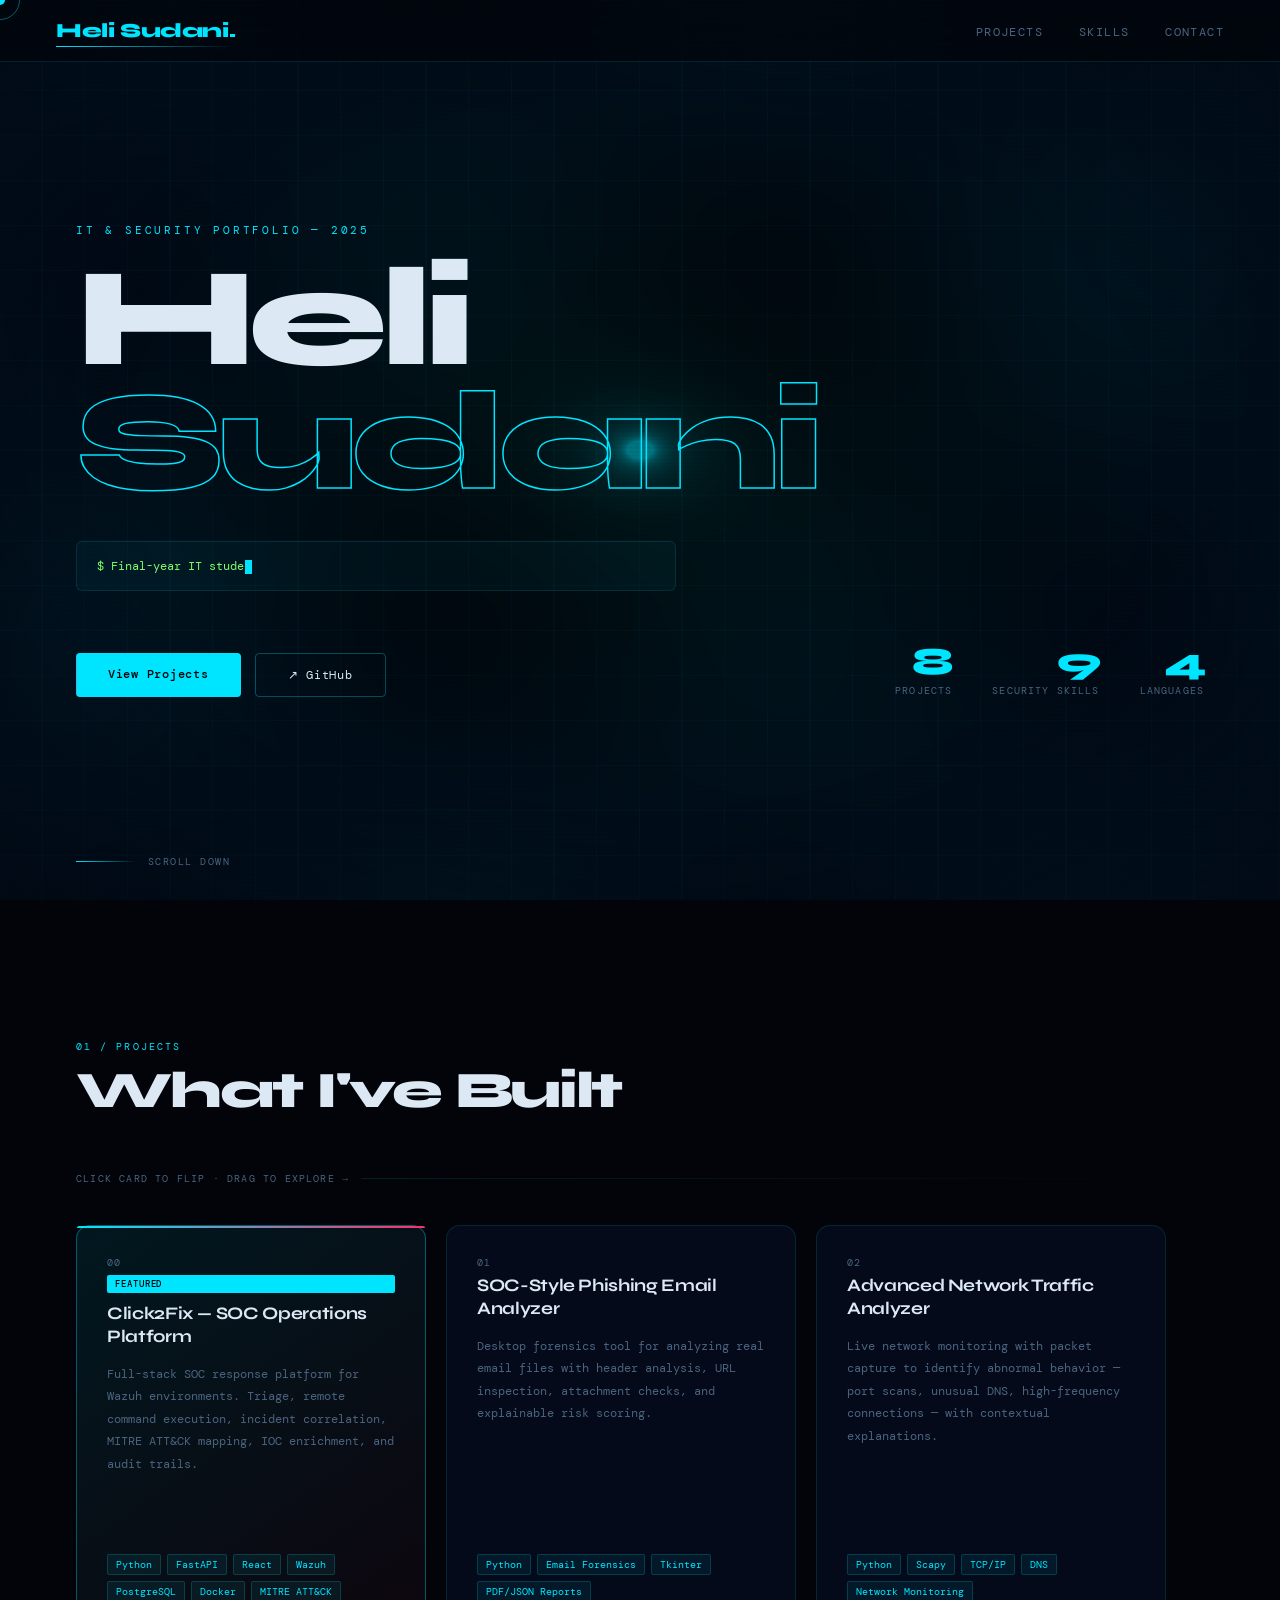
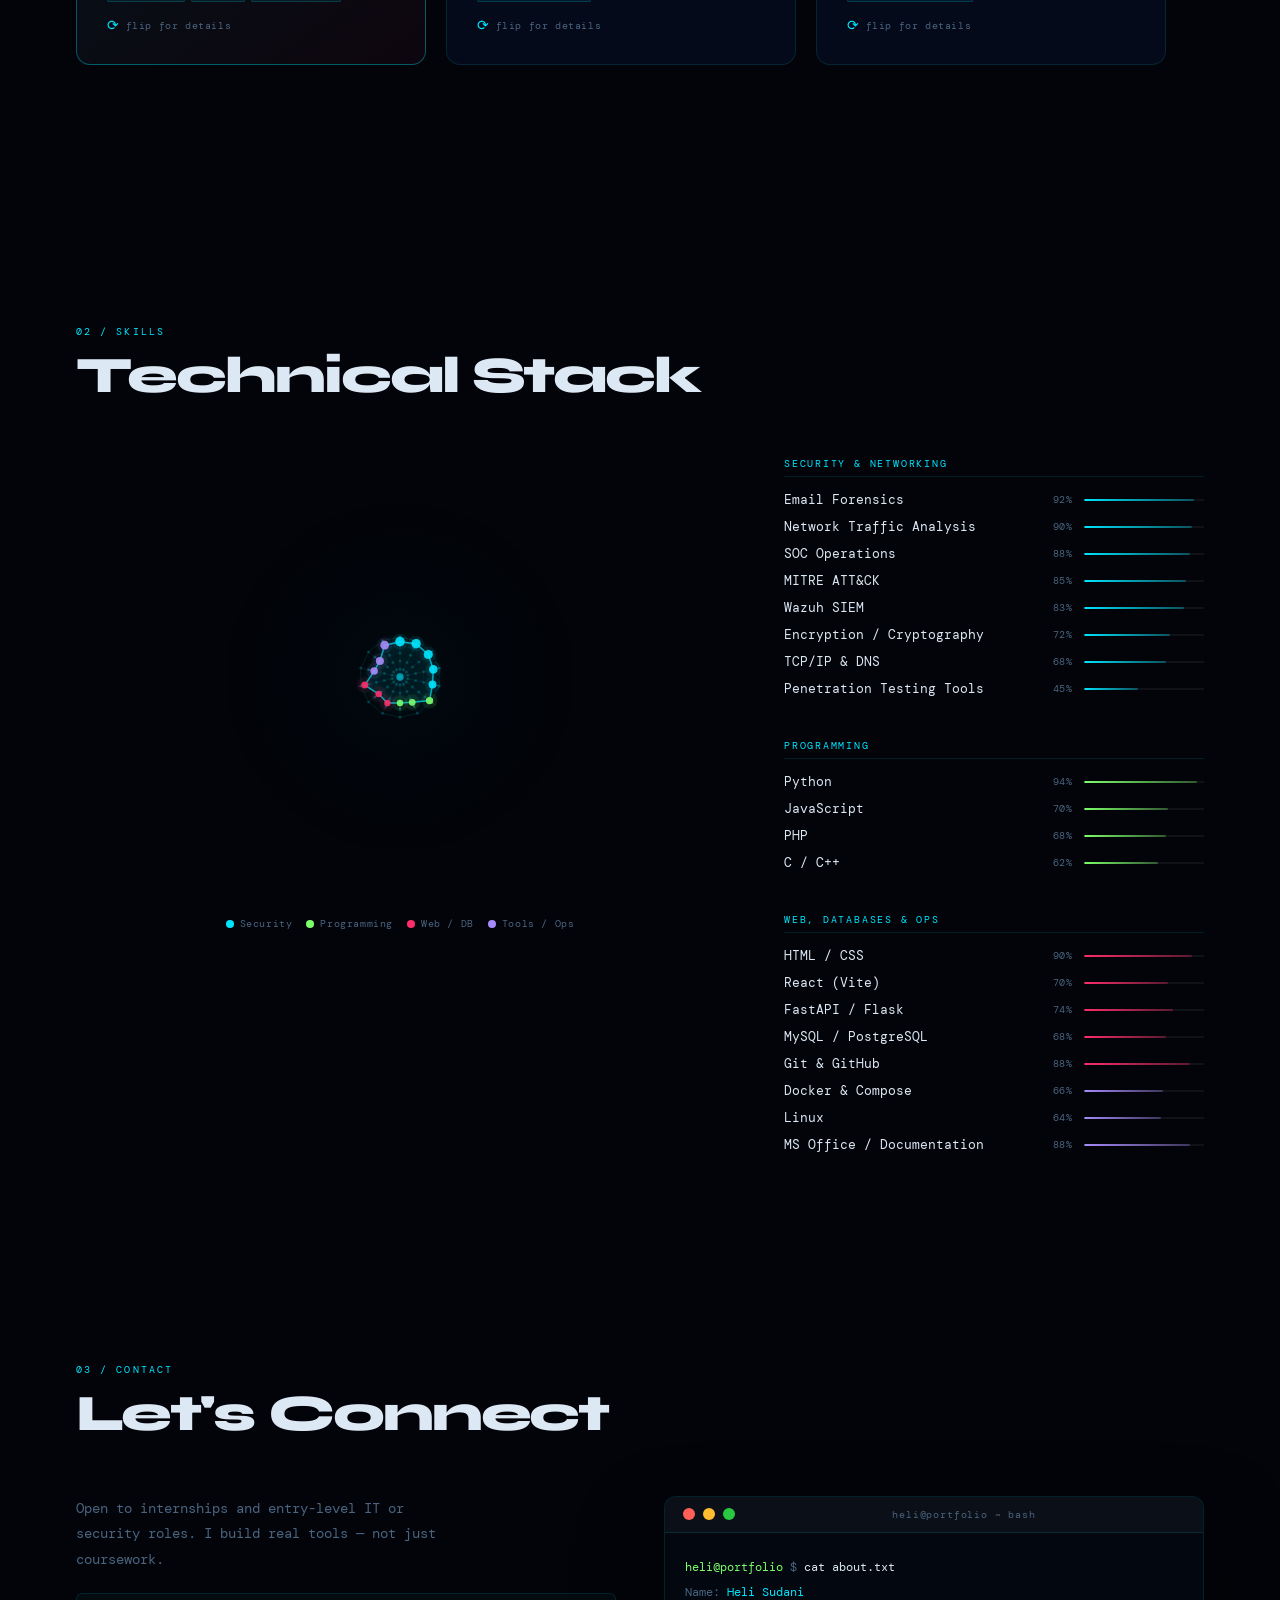
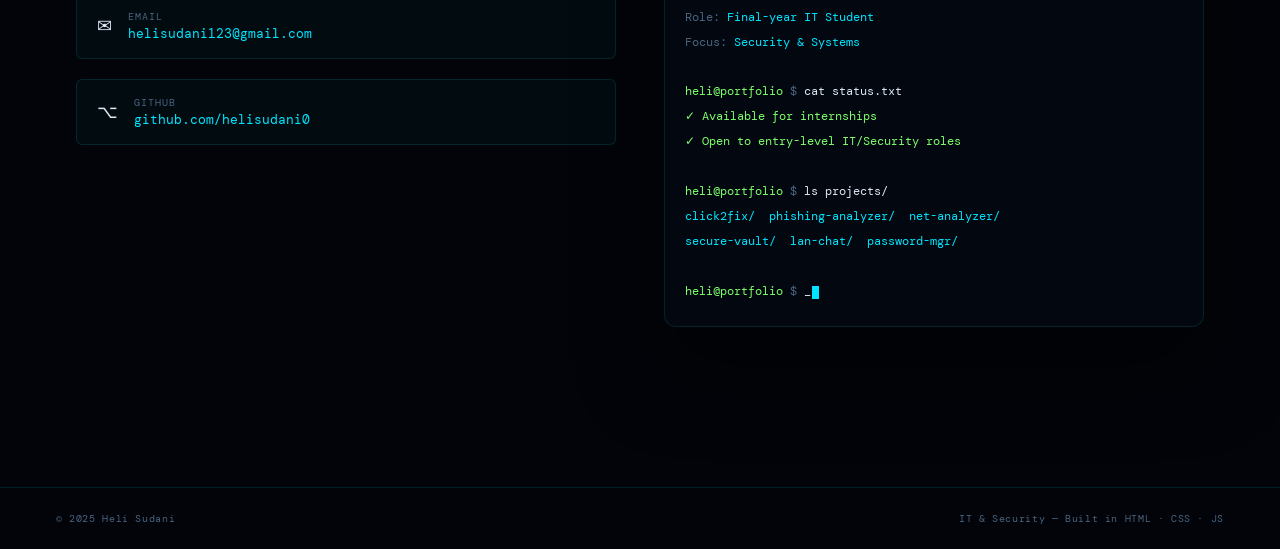
==== commit db1accf7: "fix" ====
--- a/index.html
+++ b/index.html
@@ -387,7 +387,7 @@
 <canvas id="three-canvas"></canvas>
 
 <nav>
-  <div class="logo">HS.</div>
+  <div class="logo">Heli Sudani.</div>
   <ul>
     <li><a href="#projects">Projects</a></li>
     <li><a href="#skills">Skills</a></li>
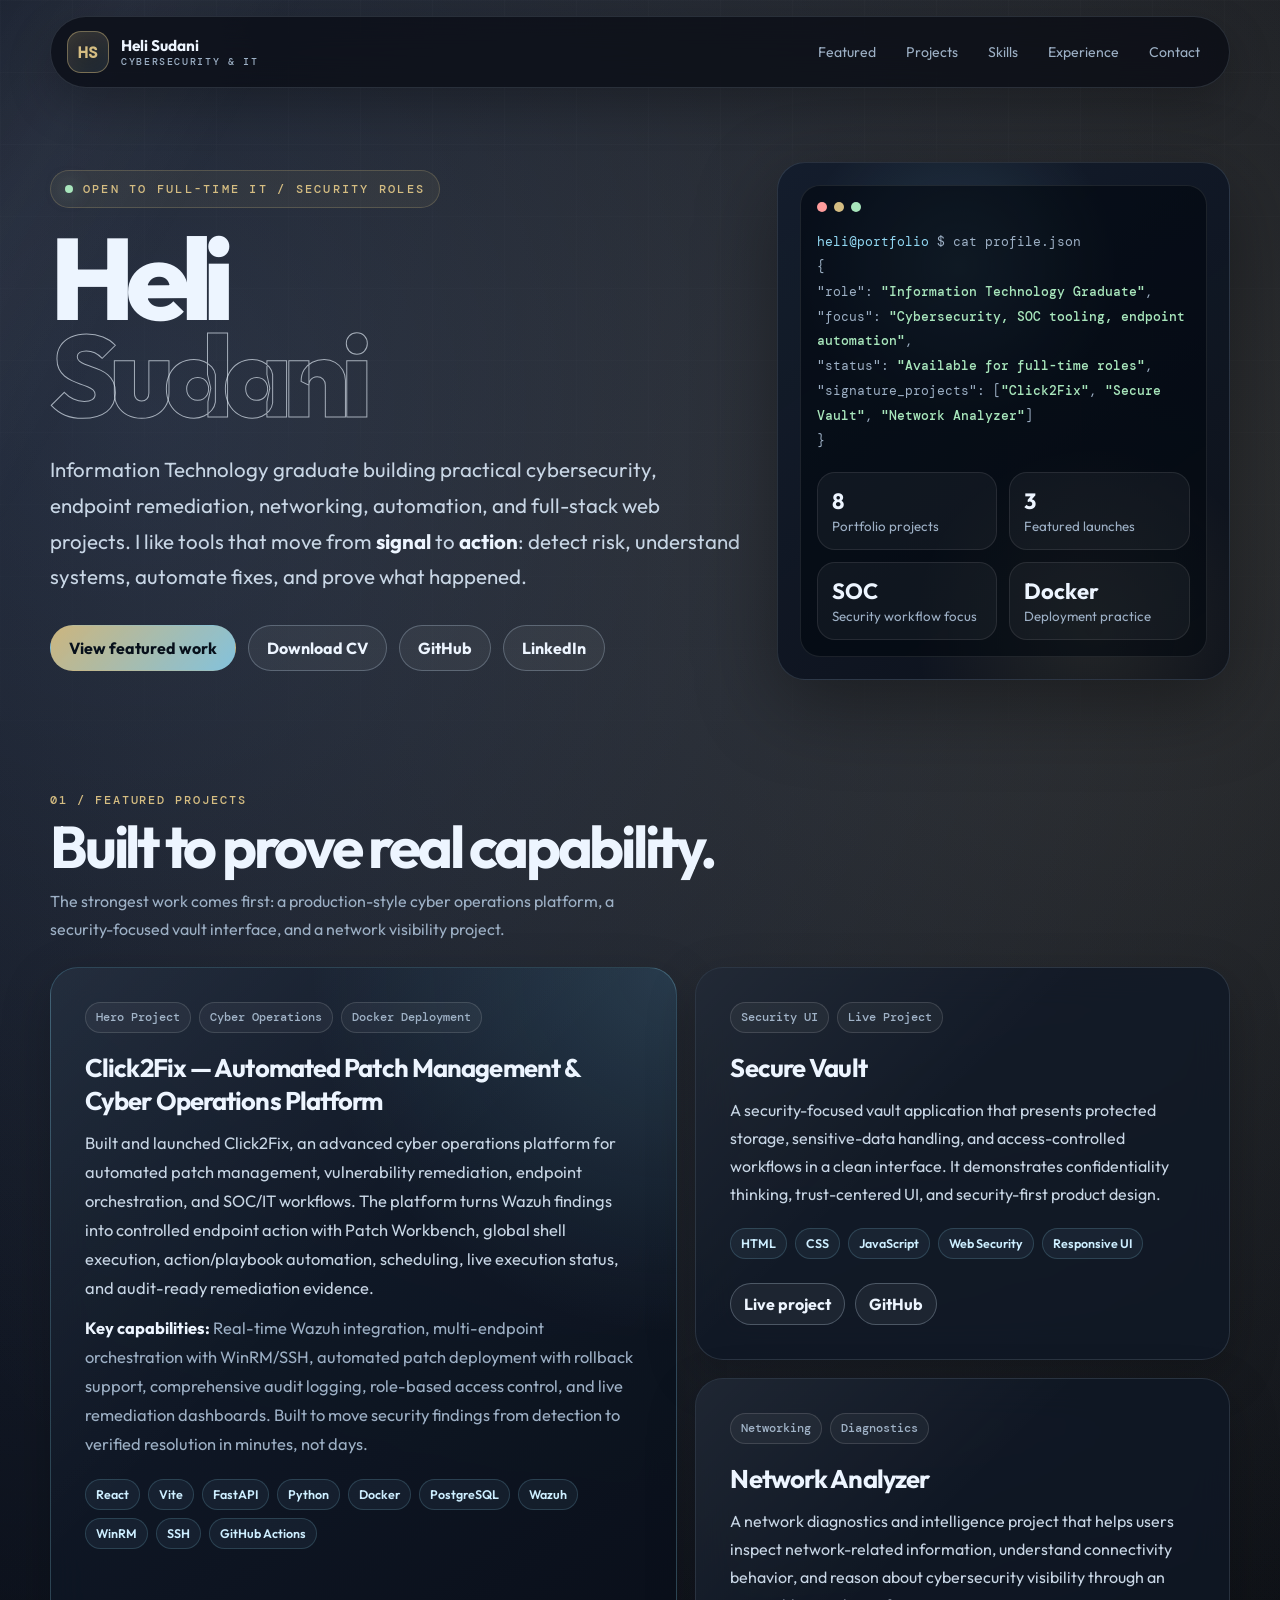
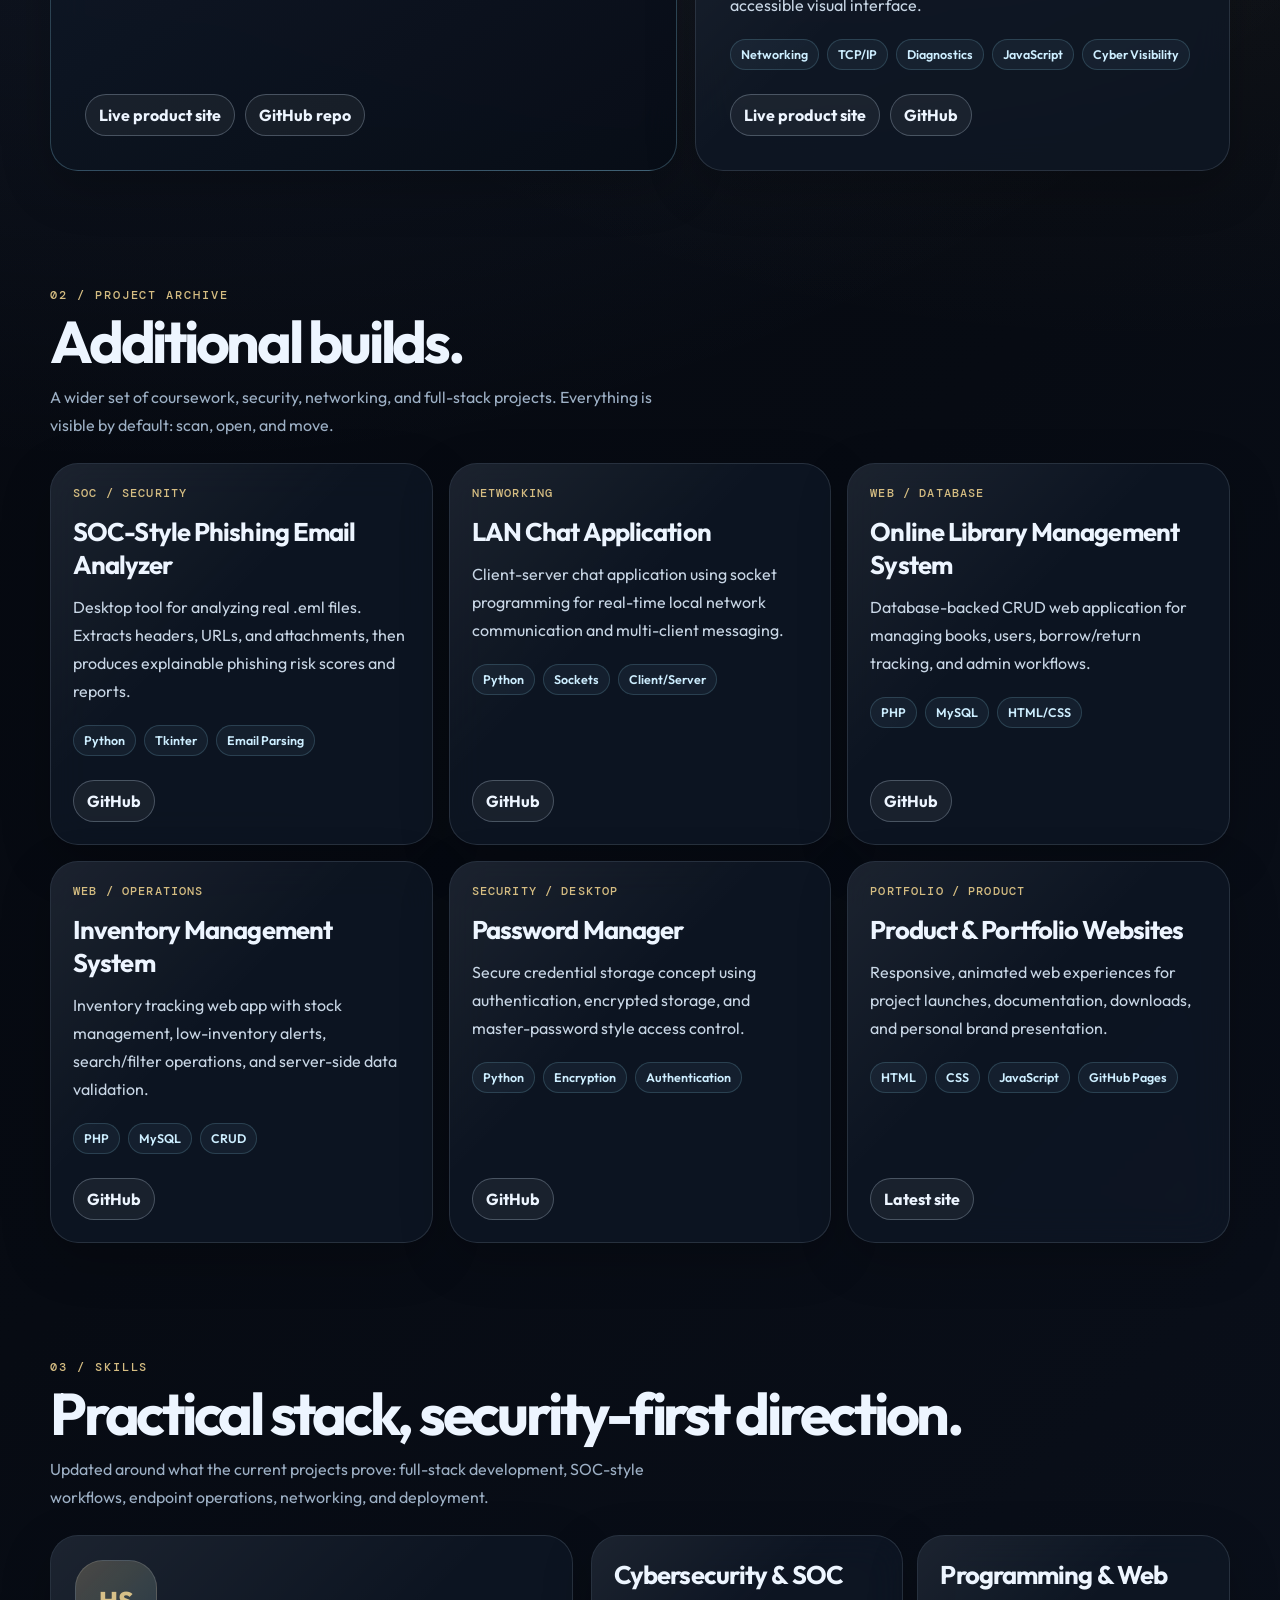
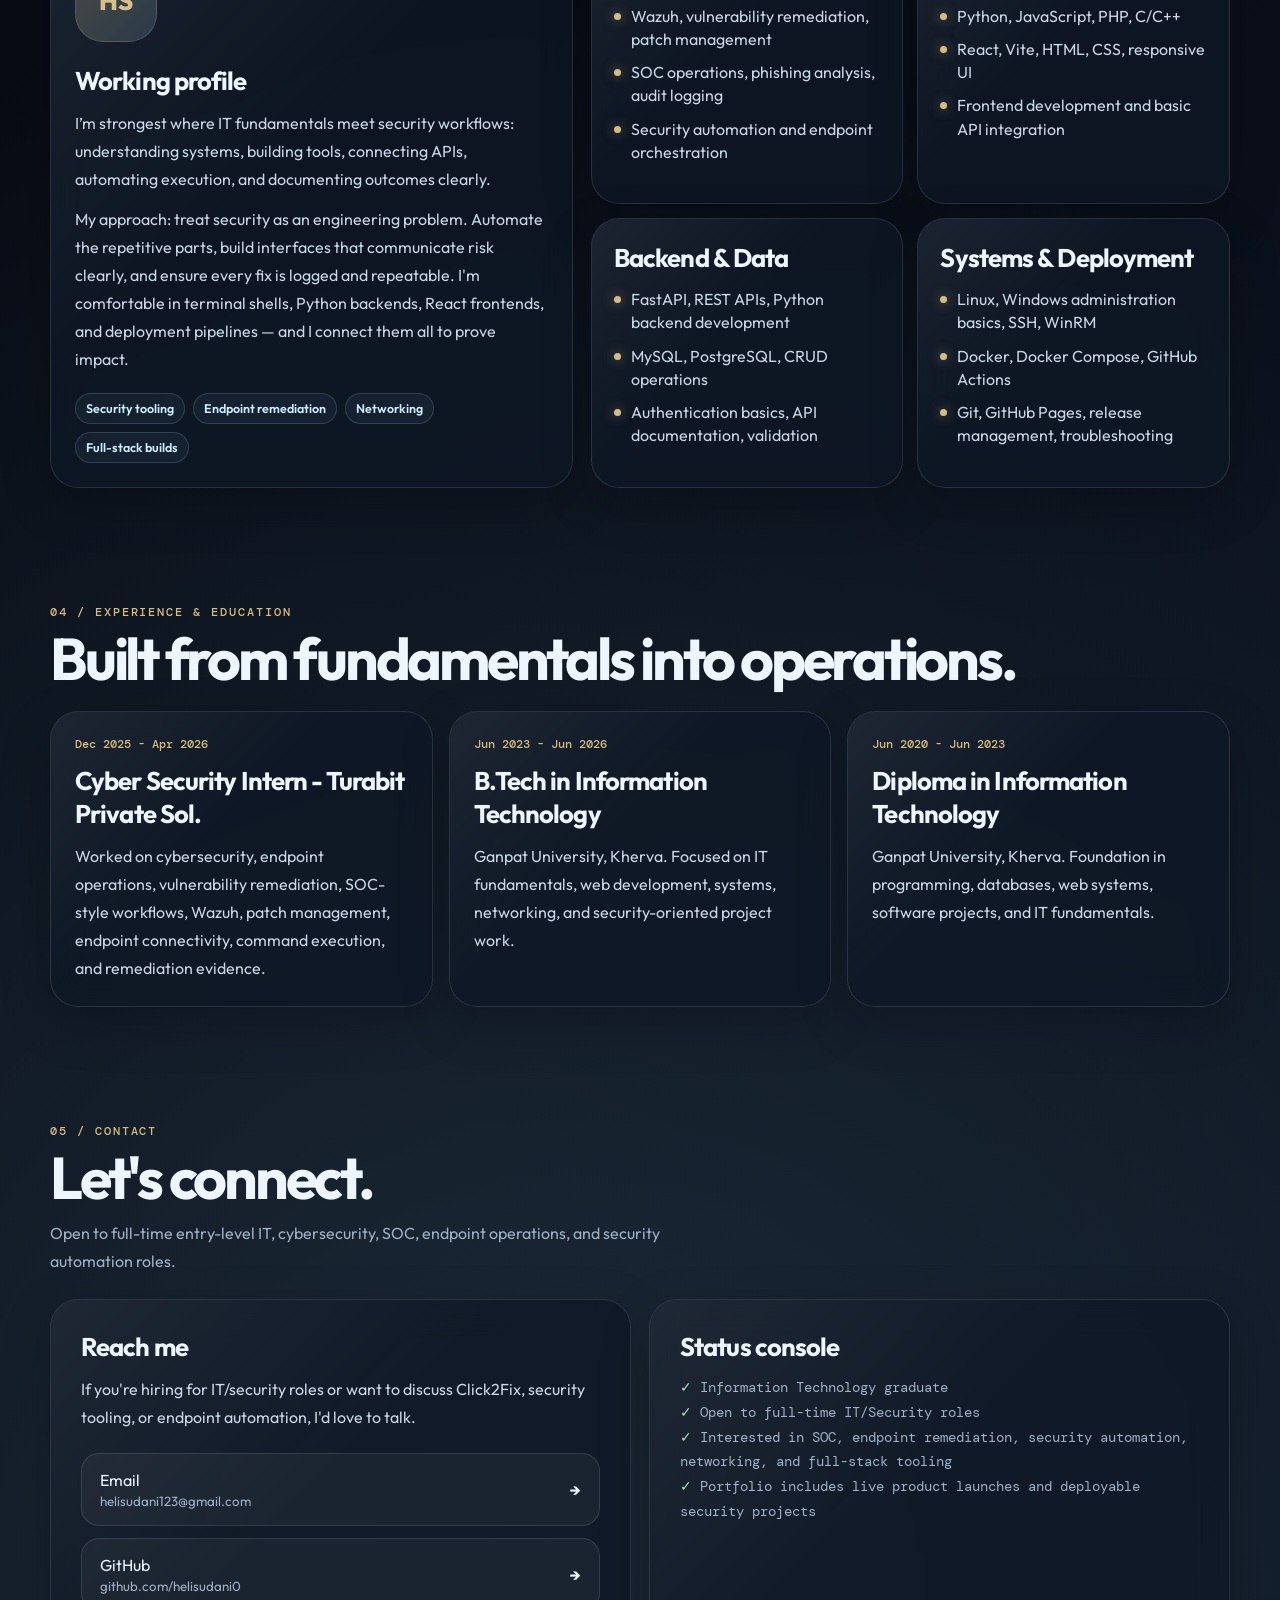
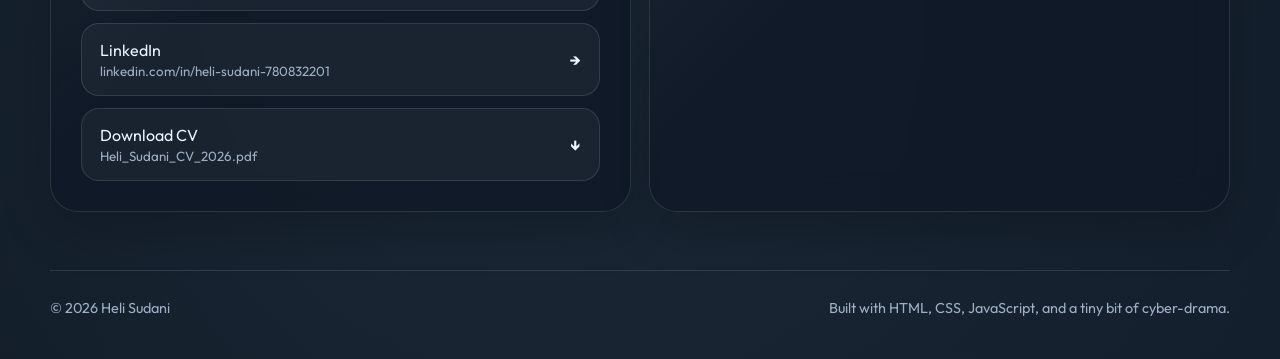
==== commit f1bcc9bf: "Update" ====
--- a/index.html
+++ b/index.html
@@ -1,1106 +1,55 @@
 <!DOCTYPE html>
 <html lang="en">
 <head>
-<meta charset="UTF-8"/>
-<meta name="viewport" content="width=device-width, initial-scale=1.0"/>
-<title>Heli Sudani — IT & Security</title>
-<link rel="preconnect" href="https://fonts.googleapis.com">
-<link href="https://fonts.googleapis.com/css2?family=Syne:wght@400;700;800&family=DM+Mono:ital,wght@0,400;0,500;1,400&display=swap" rel="stylesheet">
-<style>
-:root{
-  --bg:#020409;
-  --c1:#00e5ff;
-  --c2:#ff2d6b;
-  --c3:#7dff6b;
-  --text:#dde8f5;
-  --muted:#4a6480;
-  --panel:rgba(5,12,28,0.88);
-  --border:rgba(0,229,255,0.12);
-}
-*{margin:0;padding:0;box-sizing:border-box;}
-html{scroll-behavior:smooth;}
-body{
-  background:var(--bg);
-  color:var(--text);
-  font-family:'DM Mono',monospace;
-  overflow-x:hidden;
-  cursor:none;
-}
-
-/* CURSOR */
-#cur{position:fixed;width:10px;height:10px;background:var(--c1);border-radius:50%;pointer-events:none;z-index:9999;transform:translate(-50%,-50%);mix-blend-mode:screen;transition:width .15s,height .15s,background .15s;}
-#cur-ring{position:fixed;width:40px;height:40px;border:1px solid rgba(0,229,255,.4);border-radius:50%;pointer-events:none;z-index:9998;transform:translate(-50%,-50%);transition:width .1s,height .1s,border-color .2s;}
-body.link-hover #cur{width:22px;height:22px;background:var(--c2);}
-body.link-hover #cur-ring{width:60px;height:60px;border-color:rgba(255,45,107,.6);}
-
-/* THREE.JS CANVAS */
-#three-canvas{position:fixed;inset:0;z-index:0;}
-
-/* OVERLAY scanlines */
-.scanlines{position:fixed;inset:0;z-index:1;pointer-events:none;background:repeating-linear-gradient(to bottom,transparent 0,transparent 3px,rgba(0,0,0,.04) 3px,rgba(0,0,0,.04) 4px);}
-.vignette{position:fixed;inset:0;z-index:1;pointer-events:none;background:radial-gradient(ellipse 80% 80% at 50% 50%,transparent 50%,rgba(2,4,9,.7) 100%);}
-
-/* NAV */
-nav{
-  position:fixed;top:0;left:0;right:0;z-index:200;
-  display:flex;justify-content:space-between;align-items:center;
-  padding:18px 56px;
-  background:rgba(2,4,9,.6);
-  backdrop-filter:blur(24px);
-  border-bottom:1px solid var(--border);
-}
-.logo{
-  font-family:'Syne',sans-serif;font-weight:800;font-size:1.25rem;
-  color:var(--c1);letter-spacing:-.02em;
-  position:relative;
-}
-.logo::after{
-  content:'';position:absolute;bottom:-4px;left:0;width:100%;height:1px;
-  background:linear-gradient(90deg,var(--c1),transparent);
-}
-nav ul{list-style:none;display:flex;gap:36px;}
-nav a{color:var(--muted);font-size:.72rem;text-decoration:none;letter-spacing:.12em;text-transform:uppercase;transition:color .2s;cursor:none;}
-nav a:hover{color:var(--c1);}
-
-/* ─── SECTIONS base ─── */
-.section{
-  position:relative;z-index:10;
-  max-width:1240px;margin:0 auto;
-  padding:0 56px;
-}
-
-/* ─── HERO ─── */
-#hero{
-  min-height:100vh;display:flex;flex-direction:column;
-  justify-content:center;padding-top:80px;padding-bottom:60px;
-}
-.hero-pre{
-  font-size:.7rem;color:var(--c1);letter-spacing:.25em;
-  text-transform:uppercase;margin-bottom:20px;
-  opacity:0;animation:fup .5s .1s forwards;
-}
-.hero-h1{
-  font-family:'Syne',sans-serif;
-  font-size:clamp(4.5rem,11vw,10rem);
-  font-weight:800;line-height:.88;
-  letter-spacing:-.055em;
-  opacity:0;animation:fup .7s .25s forwards;
-}
-.hero-h1 .stroke{
-  -webkit-text-stroke:1.5px var(--c1);
-  color:transparent;
-  display:block;
-}
-.hero-h1 .fill{color:var(--text);display:block;}
-
-/* TYPEWRITER */
-.typewriter-wrap{
-  margin-top:36px;max-width:600px;
-  background:rgba(0,229,255,.04);
-  border:1px solid var(--border);
-  border-radius:6px;padding:16px 20px;
-  opacity:0;animation:fup .6s .55s forwards;
-}
-.tw-prompt{color:var(--c3);font-size:.78rem;}
-.tw-text{color:var(--text);font-size:.78rem;line-height:1.9;}
-.tw-cursor{display:inline-block;width:7px;height:14px;background:var(--c1);vertical-align:middle;margin-left:1px;animation:blink 1s infinite;}
-
-/* HERO BOTTOM ROW */
-.hero-bottom{
-  display:flex;align-items:flex-end;justify-content:space-between;
-  margin-top:52px;
-  opacity:0;animation:fup .7s .8s forwards;
-}
-.hero-cta{display:flex;gap:14px;}
-.mag-btn{
-  position:relative;padding:13px 32px;border-radius:4px;
-  font-family:'DM Mono',monospace;font-size:.78rem;
-  letter-spacing:.06em;text-decoration:none;
-  transition:box-shadow .3s;cursor:none;display:inline-block;
-  overflow:hidden;
-}
-.mag-btn span{position:relative;z-index:1;}
-.mag-btn-fill{background:var(--c1);color:#020409;font-weight:500;}
-.mag-btn-fill::before{content:'';position:absolute;inset:0;background:var(--c2);transform:translateX(-100%);transition:transform .3s ease;z-index:0;}
-.mag-btn-fill:hover::before{transform:translateX(0);}
-.mag-btn-fill:hover{box-shadow:0 0 40px rgba(255,45,107,.4);}
-.mag-btn-ghost{border:1px solid rgba(0,229,255,.3);color:var(--text);}
-.mag-btn-ghost:hover{border-color:var(--c1);color:var(--c1);box-shadow:0 0 30px rgba(0,229,255,.15);}
-
-.hero-stats{display:flex;gap:40px;}
-.h-stat{display:flex;flex-direction:column;align-items:flex-end;}
-.h-stat-num{font-family:'Syne',sans-serif;font-size:2.4rem;font-weight:800;color:var(--c1);line-height:1;letter-spacing:-.04em;}
-.h-stat-lbl{font-size:.6rem;color:var(--muted);letter-spacing:.12em;text-transform:uppercase;margin-top:3px;}
-
-/* SCROLL LINE */
-.scroll-indicator{
-  position:absolute;bottom:32px;left:56px;
-  display:flex;align-items:center;gap:12px;
-  font-size:.62rem;color:var(--muted);letter-spacing:.15em;text-transform:uppercase;
-  opacity:0;animation:fup .5s 1.4s forwards;
-}
-.scroll-indicator::before{content:'';width:60px;height:1px;background:linear-gradient(90deg,var(--c1),transparent);}
-
-/* ─── SEC HEADER ─── */
-.sec-eyebrow{font-size:.65rem;color:var(--c1);letter-spacing:.2em;text-transform:uppercase;margin-bottom:12px;}
-.sec-title{font-family:'Syne',sans-serif;font-size:clamp(2rem,4vw,3.2rem);font-weight:800;letter-spacing:-.04em;line-height:1;margin-bottom:56px;}
-
-/* ─── PROJECTS ─── */
-#projects{padding-top:140px;padding-bottom:100px;}
-
-.proj-scroll-hint{
-  font-size:.62rem;color:var(--muted);letter-spacing:.12em;
-  text-transform:uppercase;margin-bottom:20px;
-  display:flex;align-items:center;gap:12px;
-}
-.proj-scroll-hint::after{content:'';flex:1;height:1px;background:linear-gradient(to right,var(--border),transparent);}
-
-.cards-track{
-  display:flex;gap:20px;
-  overflow-x:auto;
-  padding:20px 0 60px;
-  scroll-snap-type:x mandatory;
-  scrollbar-width:none;
-  perspective:1000px;
-}
-.cards-track::-webkit-scrollbar{display:none;}
-
-/* FLIP CARD */
-.flip-wrap{
-  flex-shrink:0;width:350px;height:440px;
-  scroll-snap-align:start;
-  perspective:1000px;cursor:none;
-}
-.flip-inner{
-  position:relative;width:100%;height:100%;
-  transform-style:preserve-3d;
-  transition:transform .7s cubic-bezier(.4,0,.2,1);
-}
-.flip-wrap.flipped .flip-inner{transform:rotateY(180deg);}
-
-.flip-front,.flip-back{
-  position:absolute;inset:0;
-  background:var(--panel);
-  border:1px solid var(--border);
-  border-radius:14px;padding:30px;
-  backface-visibility:hidden;
-  -webkit-backface-visibility:hidden;
-  display:flex;flex-direction:column;
-}
-.flip-back{
-  transform:rotateY(180deg);
-  background:linear-gradient(135deg,rgba(0,229,255,.07),rgba(255,45,107,.05));
-  border-color:rgba(0,229,255,.3);
-  justify-content:space-between;
-}
-.flip-front.featured-front{
-  background:linear-gradient(145deg,rgba(0,229,255,.09),rgba(255,45,107,.05));
-  border-color:rgba(0,229,255,.35);
-}
-.flip-front.featured-front::after{
-  content:'';position:absolute;top:0;left:0;right:0;height:2px;
-  background:linear-gradient(90deg,var(--c1),var(--c2));
-  border-radius:14px 14px 0 0;
-}
-
-.f-num{font-size:.62rem;color:var(--muted);letter-spacing:.1em;margin-bottom:6px;}
-.f-badge{
-  display:inline-block;background:var(--c1);color:#020409;
-  font-size:.58rem;letter-spacing:.1em;text-transform:uppercase;
-  padding:3px 8px;border-radius:2px;margin-bottom:10px;font-weight:500;
-}
-.f-title{
-  font-family:'Syne',sans-serif;font-size:1.1rem;font-weight:700;
-  letter-spacing:-.02em;line-height:1.3;margin-bottom:14px;
-  color:var(--text);
-}
-.f-desc{font-size:.76rem;color:var(--muted);line-height:1.85;flex:1;}
-.f-tags{display:flex;flex-wrap:wrap;gap:6px;margin-top:18px;}
-.f-tag{
-  font-size:.6rem;color:var(--c1);
-  background:rgba(0,229,255,.07);
-  border:1px solid rgba(0,229,255,.18);
-  padding:3px 8px;border-radius:2px;
-}
-.f-flip-hint{
-  font-size:.62rem;color:var(--muted);
-  margin-top:14px;letter-spacing:.06em;
-  display:flex;align-items:center;gap:6px;
-}
-.f-flip-hint::before{content:'⟳';font-size:.9rem;color:var(--c1);}
-
-/* back side */
-.b-title{font-family:'Syne',sans-serif;font-size:1rem;font-weight:700;color:var(--c1);margin-bottom:16px;letter-spacing:-.02em;}
-.b-detail{font-size:.75rem;color:var(--muted);line-height:1.9;flex:1;}
-.b-link{
-  display:inline-flex;align-items:center;gap:8px;
-  color:var(--c1);text-decoration:none;font-size:.74rem;
-  letter-spacing:.06em;margin-top:20px;
-  transition:letter-spacing .2s,color .2s;
-}
-.b-link:hover{letter-spacing:.12em;color:var(--c2);}
-.b-link::after{content:'↗';font-size:.9rem;}
-
-/* 3D tilt on cards */
-.flip-wrap:not(.flipped) .flip-front{
-  transition:box-shadow .3s;
-}
-.flip-wrap:not(.flipped):hover .flip-front{
-  box-shadow:0 30px 80px rgba(0,0,0,.6),0 0 50px rgba(0,229,255,.08);
-}
-
-/* ─── SKILLS SECTION ─── */
-#skills{padding-top:100px;padding-bottom:100px;}
-
-.skills-grid{
-  display:grid;
-  grid-template-columns:1fr 420px;
-  gap:60px;align-items:start;
-}
-
-/* RADAR */
-#radar-wrap{
-  display:flex;flex-direction:column;align-items:center;gap:20px;
-}
-#radar-canvas{width:100%;max-width:440px;}
-.radar-legend{
-  display:flex;flex-wrap:wrap;gap:14px;justify-content:center;
-}
-.rl-item{display:flex;align-items:center;gap:6px;font-size:.62rem;color:var(--muted);letter-spacing:.06em;}
-.rl-dot{width:8px;height:8px;border-radius:50%;flex-shrink:0;}
-
-/* SKILL ROWS */
-.skill-cols{display:flex;flex-direction:column;gap:32px;}
-.sk-group-title{
-  font-size:.62rem;color:var(--c1);
-  letter-spacing:.18em;text-transform:uppercase;
-  margin-bottom:14px;
-  padding-bottom:6px;
-  border-bottom:1px solid var(--border);
-}
-.sk-row{
-  display:grid;
-  grid-template-columns:1fr auto 120px;
-  align-items:center;gap:12px;
-  margin-bottom:10px;
-}
-.sk-name{font-size:.8rem;color:var(--text);}
-.sk-pct{font-size:.65rem;color:var(--muted);letter-spacing:.04em;}
-.sk-track{height:2px;background:rgba(255,255,255,.06);border-radius:1px;overflow:hidden;}
-.sk-fill{height:100%;border-radius:1px;width:0;transition:width 1.4s cubic-bezier(.4,0,.2,1);}
-.sk-fill.cyan{background:linear-gradient(90deg,var(--c1),rgba(0,229,255,.3));}
-.sk-fill.green{background:linear-gradient(90deg,var(--c3),rgba(125,255,107,.3));}
-.sk-fill.pink{background:linear-gradient(90deg,var(--c2),rgba(255,45,107,.3));}
-.sk-fill.purple{background:linear-gradient(90deg,#a78bfa,rgba(167,139,250,.3));}
-
-/* ─── TERMINAL CONTACT ─── */
-#contact{padding-top:100px;padding-bottom:160px;}
-
-.contact-split{
-  display:grid;grid-template-columns:1fr 1fr;
-  gap:48px;align-items:start;
-}
-.contact-info{display:flex;flex-direction:column;gap:20px;}
-.contact-info p{font-size:.85rem;color:var(--muted);line-height:1.9;max-width:380px;}
-.c-item{
-  display:flex;align-items:center;gap:16px;
-  padding:16px 20px;
-  border:1px solid var(--border);
-  border-radius:6px;
-  background:rgba(0,229,255,.03);
-  text-decoration:none;
-  color:var(--text);
-  transition:border-color .2s,background .2s;
-  cursor:none;
-}
-.c-item:hover{border-color:rgba(0,229,255,.4);background:rgba(0,229,255,.06);}
-.c-icon{font-size:1.1rem;}
-.c-detail{display:flex;flex-direction:column;gap:2px;}
-.c-label{font-size:.6rem;color:var(--muted);letter-spacing:.1em;text-transform:uppercase;}
-.c-val{font-size:.8rem;color:var(--c1);}
-
-/* TERMINAL */
-.terminal{
-  background:rgba(4,8,16,.95);
-  border:1px solid var(--border);
-  border-radius:12px;overflow:hidden;
-  box-shadow:0 40px 80px rgba(0,0,0,.5);
-}
-.term-bar{
-  display:flex;align-items:center;gap:8px;
-  padding:11px 18px;
-  background:rgba(255,255,255,.03);
-  border-bottom:1px solid var(--border);
-}
-.td{width:12px;height:12px;border-radius:50%;}
-.td.r{background:#ff5f57;}.td.y{background:#febc2e;}.td.g{background:#28c840;}
-.term-title{flex:1;text-align:center;font-size:.65rem;color:var(--muted);letter-spacing:.08em;}
-.term-body{padding:22px 20px;line-height:0;}
-.tl{font-size:.78rem;display:flex;gap:0;line-height:2;white-space:pre;}
-.tl.cmd .prompt{color:var(--c3);}
-.tl.cmd .sep{color:var(--muted);}
-.tl.cmd .command{color:var(--text);}
-.tl.out{padding-left:0;color:var(--muted);}
-.tl.out .val{color:var(--c1);}
-.tl.out .ok{color:var(--c3);}
-.blink-cur{display:inline-block;width:7px;height:13px;background:var(--c1);vertical-align:middle;margin-left:1px;animation:blink 1s infinite;}
-
-/* FOOTER */
-footer{
-  position:relative;z-index:10;
-  padding:24px 56px;
-  border-top:1px solid var(--border);
-  display:flex;justify-content:space-between;
-  font-size:.65rem;color:var(--muted);letter-spacing:.06em;
-}
-
-/* REVEAL */
-.rev{
-  opacity:0;transform:translateY(36px);
-  transition:opacity .9s ease,transform .9s ease;
-}
-.rev.on{opacity:1;transform:none;}
-
-/* KEYFRAMES */
-@keyframes fup{from{opacity:0;transform:translateY(26px);}to{opacity:1;transform:translateY(0);}}
-@keyframes blink{0%,100%{opacity:1;}50%{opacity:0;}}
-@keyframes spin{from{transform:rotate(0deg);}to{transform:rotate(360deg);}}
-
-/* RESPONSIVE */
-@media(max-width:900px){
-  nav{padding:14px 24px;}
-  .section{padding:0 24px;}
-  .hero-bottom{flex-direction:column;align-items:flex-start;gap:28px;}
-  .hero-stats{gap:24px;}
-  .skills-grid{grid-template-columns:1fr;}
-  .contact-split{grid-template-columns:1fr;}
-  .flip-wrap{width:300px;height:420px;}
-  footer{padding:20px 24px;flex-direction:column;gap:8px;}
-}
-</style>
+  <meta charset="UTF-8" />
+  <meta name="viewport" content="width=device-width, initial-scale=1.0" />
+  <meta name="description" content="Heli Sudani portfolio: cybersecurity, endpoint remediation, networking, automation, and full-stack IT projects." />
+  <meta name="theme-color" content="#070b13" />
+  <title>Heli Sudani | Cybersecurity & IT Portfolio</title>
+  <link rel="preconnect" href="https://fonts.googleapis.com" />
+  <link rel="preconnect" href="https://fonts.gstatic.com" crossorigin />
+  <link href="https://fonts.googleapis.com/css2?family=DM+Mono:wght@400;500&family=Outfit:wght@400;500;600;700;800&display=swap" rel="stylesheet" />
+  <style>
+    :root{--bg:#070b13;--panel:rgba(15,24,38,.78);--line:rgba(177,197,218,.16);--line2:rgba(199,219,238,.28);--text:#edf5ff;--muted:#9db0c5;--soft:#c8d6e5;--gold:#d5bd82;--cyan:#91d7f2;--green:#a8e6bc;--danger:#ff9c9c;--shadow:0 24px 80px rgba(0,0,0,.38);--radius:28px}
+    *{box-sizing:border-box}html{scroll-behavior:smooth}body{margin:0;color:var(--text);background:radial-gradient(circle at 12% 8%,rgba(141,181,255,.20),transparent 34%),radial-gradient(circle at 88% 10%,rgba(213,189,130,.16),transparent 30%),radial-gradient(circle at 40% 92%,rgba(145,215,242,.12),transparent 32%),linear-gradient(135deg,#05070d 0%,var(--bg) 46%,#0d1422 100%);font-family:Outfit,system-ui,-apple-system,BlinkMacSystemFont,"Segoe UI",sans-serif;min-height:100vh;overflow-x:hidden}
+    body:before{content:"";position:fixed;inset:0;pointer-events:none;background-image:linear-gradient(rgba(255,255,255,.035) 1px,transparent 1px),linear-gradient(90deg,rgba(255,255,255,.035) 1px,transparent 1px);background-size:72px 72px;mask-image:linear-gradient(to bottom,rgba(0,0,0,.95),rgba(0,0,0,.25));opacity:.5;z-index:-2}
+    body:after{content:"";position:fixed;inset:0;pointer-events:none;background:linear-gradient(120deg,transparent 0 40%,rgba(255,255,255,.035) 50%,transparent 60%);transform:translateX(-60%);animation:atmosphere 12s ease-in-out infinite;z-index:-1}@keyframes atmosphere{0%,28%{transform:translateX(-70%);opacity:.15}55%{transform:translateX(60%);opacity:.28}100%{transform:translateX(70%);opacity:.08}}
+    a{color:inherit}.shell{width:min(1180px,calc(100% - 40px));margin:0 auto}header{position:sticky;top:16px;z-index:20;margin-top:16px}.nav{display:flex;align-items:center;justify-content:space-between;gap:18px;padding:14px 16px;border:1px solid var(--line);border-radius:999px;background:rgba(7,11,19,.72);backdrop-filter:blur(20px);box-shadow:0 18px 45px rgba(0,0,0,.24)}
+    .brand{display:flex;align-items:center;gap:12px;text-decoration:none;min-width:fit-content}.brand-mark{width:42px;height:42px;border:1px solid rgba(213,189,130,.45);border-radius:14px;display:grid;place-items:center;background:linear-gradient(145deg,rgba(213,189,130,.18),rgba(145,215,242,.08));box-shadow:inset 0 0 24px rgba(255,255,255,.045)}.brand-mark span{font:700 1rem "DM Mono",monospace;color:var(--gold)}.brand-text strong{display:block;font-size:.96rem}.brand-text small{display:block;color:var(--muted);font:500 .64rem "DM Mono",monospace;letter-spacing:.16em;text-transform:uppercase}
+    .nav-links{display:flex;align-items:center;gap:4px;flex-wrap:wrap;justify-content:flex-end}.nav-links a{color:var(--muted);text-decoration:none;font-size:.88rem;padding:10px 13px;border-radius:999px;transition:.2s ease}.nav-links a:hover{color:var(--text);background:rgba(255,255,255,.07)}
+    .hero{padding:90px 0 54px;display:grid;grid-template-columns:minmax(0,1.1fr) minmax(320px,.72fr);gap:34px;align-items:center}.eyebrow{display:inline-flex;align-items:center;gap:10px;color:var(--gold);font:500 .78rem "DM Mono",monospace;text-transform:uppercase;letter-spacing:.18em;padding:10px 14px;border:1px solid rgba(213,189,130,.22);border-radius:999px;background:rgba(213,189,130,.07);margin-bottom:22px}.eyebrow:before{content:"";width:8px;height:8px;border-radius:50%;background:var(--green);box-shadow:0 0 18px rgba(168,230,188,.55)}
+    h1{margin:0;font-size:clamp(3.4rem,9vw,8.4rem);line-height:.84;letter-spacing:-.08em;font-weight:800}.hero-title-line{display:block}.hero-title-line.alt{color:transparent;-webkit-text-stroke:1px rgba(237,245,255,.64);text-shadow:none}.hero-copy{margin:28px 0 0;color:var(--soft);font-size:clamp(1.02rem,2vw,1.28rem);line-height:1.75;max-width:760px}.hero-copy strong{color:var(--text)}
+    .hero-actions{display:flex;flex-wrap:wrap;gap:12px;margin-top:30px}.btn{display:inline-flex;align-items:center;justify-content:center;gap:9px;min-height:46px;padding:12px 18px;border-radius:999px;border:1px solid var(--line2);text-decoration:none;color:var(--text);background:rgba(255,255,255,.055);font-weight:700;transition:transform .18s ease,border-color .18s ease,background .18s ease}.btn:hover{transform:translateY(-2px);border-color:rgba(213,189,130,.55);background:rgba(255,255,255,.09)}.btn.primary{background:linear-gradient(135deg,rgba(213,189,130,.95),rgba(145,215,242,.88));color:#07101b;border-color:transparent}
+    .hero-console{position:relative;border:1px solid var(--line);border-radius:var(--radius);background:linear-gradient(145deg,rgba(18,28,44,.92),rgba(9,14,24,.9));box-shadow:var(--shadow);overflow:hidden;min-height:470px;padding:22px}.hero-console:before{content:"";position:absolute;inset:-1px;background:radial-gradient(circle at 40% 20%,rgba(145,215,242,.14),transparent 32%),radial-gradient(circle at 70% 90%,rgba(213,189,130,.11),transparent 32%);pointer-events:none}.terminal{position:relative;border:1px solid rgba(255,255,255,.09);border-radius:20px;background:rgba(1,6,14,.56);padding:16px;min-height:100%}.term-top{display:flex;gap:7px;margin-bottom:18px}.dot{width:10px;height:10px;border-radius:50%;background:var(--danger)}.dot:nth-child(2){background:var(--gold)}.dot:nth-child(3){background:var(--green)}.term-line{font:400 .84rem/1.85 "DM Mono",monospace;color:var(--muted);word-break:break-word}.term-line strong{color:var(--green);font-weight:500}.term-line span{color:var(--cyan)}
+    .signal-grid{display:grid;grid-template-columns:repeat(2,1fr);gap:12px;margin-top:18px}.signal{padding:14px;border-radius:18px;border:1px solid rgba(255,255,255,.09);background:rgba(255,255,255,.045)}.signal b{display:block;font-size:1.38rem;color:var(--text)}.signal small{color:var(--muted)}
+    section{padding:58px 0}.section-head{display:flex;align-items:end;justify-content:space-between;gap:24px;margin-bottom:24px}.kicker{color:var(--gold);font:500 .76rem "DM Mono",monospace;text-transform:uppercase;letter-spacing:.16em;margin-bottom:10px}h2{margin:0;font-size:clamp(2rem,4.6vw,4.2rem);line-height:.98;letter-spacing:-.055em}.section-lead{color:var(--muted);max-width:620px;line-height:1.75;margin:12px 0 0;font-size:1rem}
+    .featured-grid{display:grid;grid-template-columns:1.08fr .92fr;gap:18px;align-items:stretch}.case-card,.project-card,.skill-card,.info-card{border:1px solid var(--line);border-radius:var(--radius);background:var(--panel);backdrop-filter:blur(18px);box-shadow:0 16px 50px rgba(0,0,0,.22);position:relative;overflow:hidden}.case-card:before,.project-card:before,.skill-card:before,.info-card:before{content:"";position:absolute;inset:0;background:linear-gradient(135deg,rgba(255,255,255,.09),transparent 42%);pointer-events:none;opacity:.72}.case-card{padding:clamp(22px,4vw,34px);min-height:480px;display:flex;flex-direction:column;justify-content:space-between}.case-card.major{background:radial-gradient(circle at top right,rgba(145,215,242,.18),transparent 36%),linear-gradient(145deg,rgba(20,31,48,.93),rgba(8,13,23,.93));border-color:rgba(145,215,242,.26)}.case-stack{display:grid;gap:18px}.case-stack .case-card{min-height:231px}
+    .badge-row{display:flex;gap:8px;flex-wrap:wrap;margin-bottom:18px}.badge{display:inline-flex;align-items:center;border:1px solid rgba(255,255,255,.13);border-radius:999px;padding:7px 10px;color:var(--muted);font:500 .72rem "DM Mono",monospace;background:rgba(255,255,255,.045)}.case-card h3,.project-card h3,.skill-card h3,.info-card h3{position:relative;margin:0 0 12px;font-size:clamp(1.28rem,2vw,2rem);letter-spacing:-.035em}.case-card p,.project-card p,.skill-card p,.info-card p{position:relative;color:var(--soft);line-height:1.75;margin:0}.case-card.major p{font-size:1.03rem}.tech-list{position:relative;display:flex;flex-wrap:wrap;gap:8px;margin-top:20px}.pill{border:1px solid rgba(145,215,242,.18);background:rgba(145,215,242,.06);color:#cdeeff;border-radius:999px;padding:7px 10px;font-size:.78rem;font-weight:600}.card-actions{position:relative;display:flex;flex-wrap:wrap;gap:10px;margin-top:24px}.mini-link{color:var(--text);text-decoration:none;border:1px solid var(--line2);border-radius:999px;padding:10px 13px;font-weight:700;background:rgba(255,255,255,.055);transition:.18s ease}.mini-link:hover{border-color:rgba(213,189,130,.55);transform:translateY(-1px)}
+    .project-grid{display:grid;grid-template-columns:repeat(3,1fr);gap:16px}.project-card{padding:22px;min-height:250px;display:flex;flex-direction:column;justify-content:space-between}.project-card .project-meta{position:relative;color:var(--gold);font:500 .72rem "DM Mono",monospace;letter-spacing:.1em;text-transform:uppercase;margin-bottom:14px}
+    .skills-layout{display:grid;grid-template-columns:.9fr 1.1fr;gap:18px}.skill-matrix{display:grid;grid-template-columns:repeat(2,1fr);gap:14px}.skill-card{padding:22px}.skill-card ul,.info-card ul{position:relative;margin:14px 0 0;padding:0;list-style:none;display:grid;gap:10px;color:var(--soft);line-height:1.45}.skill-card li,.info-card li{display:flex;gap:10px;align-items:flex-start}.skill-card li:before,.info-card li:before{content:"";width:7px;height:7px;border-radius:50%;flex:0 0 7px;margin-top:8px;background:var(--gold);box-shadow:0 0 12px rgba(213,189,130,.55)}.profile-card{padding:26px;min-height:100%}.profile-card .avatar{width:82px;height:82px;border-radius:28px;display:grid;place-items:center;margin-bottom:22px;background:linear-gradient(135deg,rgba(213,189,130,.25),rgba(145,215,242,.16));border:1px solid rgba(255,255,255,.13);font-size:1.6rem;font-weight:800;color:var(--gold)}
+    .timeline{display:grid;grid-template-columns:repeat(3,1fr);gap:16px}.info-card{padding:24px}.info-card .date{color:var(--gold);font:500 .78rem "DM Mono",monospace;margin-bottom:12px;position:relative}.contact-panel{display:grid;grid-template-columns:1fr 1fr;gap:18px;align-items:stretch}.contact-card{padding:30px}.contact-links{display:grid;gap:12px;margin-top:22px}.contact-link{position:relative;display:flex;justify-content:space-between;gap:16px;align-items:center;padding:16px 18px;border:1px solid var(--line);border-radius:18px;background:rgba(255,255,255,.045);color:var(--text);text-decoration:none;transition:.18s ease}.contact-link:hover{border-color:rgba(213,189,130,.45);transform:translateY(-1px)}.contact-link small{color:var(--muted);display:block;margin-top:3px}.availability{font:400 .86rem/1.8 "DM Mono",monospace;color:var(--muted)}.availability strong{color:var(--green);font-weight:500}
+    footer{color:var(--muted);border-top:1px solid var(--line);padding:28px 0 42px;display:flex;justify-content:space-between;gap:18px;flex-wrap:wrap;font-size:.9rem}.reveal{opacity:0;transform:translateY(22px);animation:rise .75s ease forwards}.delay-1{animation-delay:.08s}.delay-2{animation-delay:.16s}.delay-3{animation-delay:.24s}@keyframes rise{to{opacity:1;transform:translateY(0)}}
+    @media(max-width:980px){.hero,.featured-grid,.skills-layout,.contact-panel{grid-template-columns:1fr}.project-grid,.timeline{grid-template-columns:repeat(2,1fr)}.hero-console{min-height:auto}.nav{align-items:flex-start;border-radius:24px}.nav-links{display:none}}@media(max-width:660px){.shell{width:min(100% - 28px,1180px)}.hero{padding-top:54px}.section-head{display:block}.signal-grid,.project-grid,.timeline,.skill-matrix{grid-template-columns:1fr}.hero-actions{flex-direction:column}.btn{width:100%}.case-card{min-height:auto}h1{font-size:clamp(3rem,18vw,5rem)}}
+  </style>
 </head>
 <body>
-<div id="cur"></div>
-<div id="cur-ring"></div>
-<div class="scanlines"></div>
-<div class="vignette"></div>
-<canvas id="three-canvas"></canvas>
+  <header class="shell"><nav class="nav" aria-label="Primary navigation"><a href="#top" class="brand" aria-label="Heli Sudani home"><span class="brand-mark"><span>HS</span></span><span class="brand-text"><strong>Heli Sudani</strong><small>Cybersecurity & IT</small></span></a><div class="nav-links"><a href="#featured">Featured</a><a href="#projects">Projects</a><a href="#skills">Skills</a><a href="#experience">Experience</a><a href="#contact">Contact</a></div></nav></header>
+  <main id="top">
+    <section class="hero shell">
+      <div class="reveal"><div class="eyebrow">Open to full-time IT / Security roles</div><h1><span class="hero-title-line">Heli</span><span class="hero-title-line alt">Sudani</span></h1><p class="hero-copy">Information Technology graduate building practical cybersecurity, endpoint remediation, networking, automation, and full-stack web projects. I like tools that move from <strong>signal</strong> to <strong>action</strong>: detect risk, understand systems, automate fixes, and prove what happened.</p><div class="hero-actions"><a class="btn primary" href="#featured">View featured work</a><a class="btn" href="Heli_Sudani_CV_2026.pdf" download>Download CV</a><a class="btn" href="https://github.com/helisudani0" target="_blank" rel="noopener">GitHub</a><a class="btn" href="https://www.linkedin.com/in/heli-sudani-780832201/" target="_blank" rel="noopener">LinkedIn</a></div></div>
+      <aside class="hero-console reveal delay-2" aria-label="Portfolio status console"><div class="terminal"><div class="term-top"><span class="dot"></span><span class="dot"></span><span class="dot"></span></div><div class="term-line"><span>heli@portfolio</span> $ cat profile.json</div><div class="term-line">{</div><div class="term-line">  "role": <strong>"Information Technology Graduate"</strong>,</div><div class="term-line">  "focus": <strong>"Cybersecurity, SOC tooling, endpoint automation"</strong>,</div><div class="term-line">  "status": <strong>"Available for full-time roles"</strong>,</div><div class="term-line">  "signature_projects": [<strong>"Click2Fix"</strong>, <strong>"Secure Vault"</strong>, <strong>"Network Analyzer"</strong>]</div><div class="term-line">}</div><div class="signal-grid"><div class="signal"><b>8</b><small>Portfolio projects</small></div><div class="signal"><b>3</b><small>Featured launches</small></div><div class="signal"><b>SOC</b><small>Security workflow focus</small></div><div class="signal"><b>Docker</b><small>Deployment practice</small></div></div></div></aside>
+    </section>
+    <section class="shell" id="featured"><div class="section-head reveal"><div><div class="kicker">01 / Featured projects</div><h2>Built to prove real capability.</h2><p class="section-lead">The strongest work comes first: a production-style cyber operations platform, a security-focused vault interface, and a network visibility project.</p></div></div><div class="featured-grid"><article class="case-card major reveal delay-1"><div><div class="badge-row"><span class="badge">Hero Project</span><span class="badge">Cyber Operations</span><span class="badge">Docker Deployment</span></div><h3>Click2Fix — Automated Patch Management & Cyber Operations Platform</h3><p>Built and launched Click2Fix, an advanced cyber operations platform for automated patch management, vulnerability remediation, endpoint orchestration, and SOC/IT workflows. The platform turns Wazuh findings into controlled endpoint action with Patch Workbench, global shell execution, action/playbook automation, scheduling, live execution status, and audit-ready remediation evidence.</p><p style="margin-top: 12px; color: var(--muted);"><strong style="color: var(--text);">Key capabilities:</strong> Real-time Wazuh integration, multi-endpoint orchestration with WinRM/SSH, automated patch deployment with rollback support, comprehensive audit logging, role-based access control, and live remediation dashboards. Built to move security findings from detection to verified resolution in minutes, not days.</p><div class="tech-list"><span class="pill">React</span><span class="pill">Vite</span><span class="pill">FastAPI</span><span class="pill">Python</span><span class="pill">Docker</span><span class="pill">PostgreSQL</span><span class="pill">Wazuh</span><span class="pill">WinRM</span><span class="pill">SSH</span><span class="pill">GitHub Actions</span></div></div><div class="card-actions"><a class="mini-link" href="https://helisudani0.github.io/click2fix/" target="_blank" rel="noopener">Live product site</a><a class="mini-link" href="https://github.com/helisudani0/click2fix" target="_blank" rel="noopener">GitHub repo</a></div></article><div class="case-stack"><article class="case-card reveal delay-2"><div><div class="badge-row"><span class="badge">Security UI</span><span class="badge">Live Project</span></div><h3>Secure Vault</h3><p>A security-focused vault application that presents protected storage, sensitive-data handling, and access-controlled workflows in a clean interface. It demonstrates confidentiality thinking, trust-centered UI, and security-first product design.</p><div class="tech-list"><span class="pill">HTML</span><span class="pill">CSS</span><span class="pill">JavaScript</span><span class="pill">Web Security</span><span class="pill">Responsive UI</span></div></div><div class="card-actions"><a class="mini-link" href="https://helisudani0.github.io/Secure-Vault/" target="_blank" rel="noopener">Live project</a><a class="mini-link" href="https://github.com/helisudani0/Secure-Vault" target="_blank" rel="noopener">GitHub</a></div></article><article class="case-card reveal delay-3"><div><div class="badge-row"><span class="badge">Networking</span><span class="badge">Diagnostics</span></div><h3>Network Analyzer</h3><p>A network diagnostics and intelligence project that helps users inspect network-related information, understand connectivity behavior, and reason about cybersecurity visibility through an accessible visual interface.</p><div class="tech-list"><span class="pill">Networking</span><span class="pill">TCP/IP</span><span class="pill">Diagnostics</span><span class="pill">JavaScript</span><span class="pill">Cyber Visibility</span></div></div><div class="card-actions"><a class="mini-link" href="https://helisudani0.github.io/Network_Analyzer/" target="_blank" rel="noopener">Live product site</a><a class="mini-link" href="https://github.com/helisudani0/Network_Analyzer" target="_blank" rel="noopener">GitHub</a></div></article></div></div></section>
+    <section class="shell" id="projects"><div class="section-head reveal"><div><div class="kicker">02 / Project archive</div><h2>Additional builds.</h2><p class="section-lead">A wider set of coursework, security, networking, and full-stack projects. Everything is visible by default: scan, open, and move.</p></div></div><div class="project-grid"><article class="project-card reveal"><div><div class="project-meta">SOC / Security</div><h3>SOC-Style Phishing Email Analyzer</h3><p>Desktop tool for analyzing real .eml files. Extracts headers, URLs, and attachments, then produces explainable phishing risk scores and reports.</p><div class="tech-list"><span class="pill">Python</span><span class="pill">Tkinter</span><span class="pill">Email Parsing</span></div></div><div class="card-actions"><a class="mini-link" href="https://github.com/helisudani0/Advanced-Phishing-Analyzer" target="_blank" rel="noopener">GitHub</a></div></article><article class="project-card reveal"><div><div class="project-meta">Networking</div><h3>LAN Chat Application</h3><p>Client-server chat application using socket programming for real-time local network communication and multi-client messaging.</p><div class="tech-list"><span class="pill">Python</span><span class="pill">Sockets</span><span class="pill">Client/Server</span></div></div><div class="card-actions"><a class="mini-link" href="https://github.com/helisudani0/LAN-Chat-App" target="_blank" rel="noopener">GitHub</a></div></article><article class="project-card reveal"><div><div class="project-meta">Web / Database</div><h3>Online Library Management System</h3><p>Database-backed CRUD web application for managing books, users, borrow/return tracking, and admin workflows.</p><div class="tech-list"><span class="pill">PHP</span><span class="pill">MySQL</span><span class="pill">HTML/CSS</span></div></div><div class="card-actions"><a class="mini-link" href="https://github.com/helisudani0/OLMS" target="_blank" rel="noopener">GitHub</a></div></article><article class="project-card reveal"><div><div class="project-meta">Web / Operations</div><h3>Inventory Management System</h3><p>Inventory tracking web app with stock management, low-inventory alerts, search/filter operations, and server-side data validation.</p><div class="tech-list"><span class="pill">PHP</span><span class="pill">MySQL</span><span class="pill">CRUD</span></div></div><div class="card-actions"><a class="mini-link" href="https://github.com/helisudani0/Inventory-Management-System" target="_blank" rel="noopener">GitHub</a></div></article><article class="project-card reveal"><div><div class="project-meta">Security / Desktop</div><h3>Password Manager</h3><p>Secure credential storage concept using authentication, encrypted storage, and master-password style access control.</p><div class="tech-list"><span class="pill">Python</span><span class="pill">Encryption</span><span class="pill">Authentication</span></div></div><div class="card-actions"><a class="mini-link" href="https://github.com/helisudani0/Secure-Password-Manager-with-Flask-authentication-and-encryption" target="_blank" rel="noopener">GitHub</a></div></article><article class="project-card reveal"><div><div class="project-meta">Portfolio / Product</div><h3>Product & Portfolio Websites</h3><p>Responsive, animated web experiences for project launches, documentation, downloads, and personal brand presentation.</p><div class="tech-list"><span class="pill">HTML</span><span class="pill">CSS</span><span class="pill">JavaScript</span><span class="pill">GitHub Pages</span></div></div><div class="card-actions"><a class="mini-link" href="https://helisudani0.github.io/click2fix/" target="_blank" rel="noopener">Latest site</a></div></article></div></section>
+    <section class="shell" id="skills"><div class="section-head reveal"><div><div class="kicker">03 / Skills</div><h2>Practical stack, security-first direction.</h2><p class="section-lead">Updated around what the current projects prove: full-stack development, SOC-style workflows, endpoint operations, networking, and deployment.</p></div></div><div class="skills-layout"><article class="info-card profile-card reveal"><div class="avatar">HS</div><h3>Working profile</h3><p>I’m strongest where IT fundamentals meet security workflows: understanding systems, building tools, connecting APIs, automating execution, and documenting outcomes clearly.</p><p style="margin-top: 12px; color: var(--soft); line-height: 1.75;">My approach: treat security as an engineering problem. Automate the repetitive parts, build interfaces that communicate risk clearly, and ensure every fix is logged and repeatable. I'm comfortable in terminal shells, Python backends, React frontends, and deployment pipelines — and I connect them all to prove impact.</p><div class="tech-list"><span class="pill">Security tooling</span><span class="pill">Endpoint remediation</span><span class="pill">Networking</span><span class="pill">Full-stack builds</span></div></article><div class="skill-matrix"><article class="skill-card reveal"><h3>Cybersecurity & SOC</h3><ul><li>Wazuh, vulnerability remediation, patch management</li><li>SOC operations, phishing analysis, audit logging</li><li>Security automation and endpoint orchestration</li></ul></article><article class="skill-card reveal"><h3>Programming & Web</h3><ul><li>Python, JavaScript, PHP, C/C++</li><li>React, Vite, HTML, CSS, responsive UI</li><li>Frontend development and basic API integration</li></ul></article><article class="skill-card reveal"><h3>Backend & Data</h3><ul><li>FastAPI, REST APIs, Python backend development</li><li>MySQL, PostgreSQL, CRUD operations</li><li>Authentication basics, API documentation, validation</li></ul></article><article class="skill-card reveal"><h3>Systems & Deployment</h3><ul><li>Linux, Windows administration basics, SSH, WinRM</li><li>Docker, Docker Compose, GitHub Actions</li><li>Git, GitHub Pages, release management, troubleshooting</li></ul></article></div></div></section>
+    <section class="shell" id="experience"><div class="section-head reveal"><div><div class="kicker">04 / Experience & education</div><h2>Built from fundamentals into operations.</h2></div></div><div class="timeline"><article class="info-card reveal"><div class="date">Dec 2025 - Apr 2026</div><h3>Cyber Security Intern - Turabit Private Sol.</h3><p>Worked on cybersecurity, endpoint operations, vulnerability remediation, SOC-style workflows, Wazuh, patch management, endpoint connectivity, command execution, and remediation evidence.</p></article><article class="info-card reveal"><div class="date">Jun 2023 - Jun 2026</div><h3>B.Tech in Information Technology</h3><p>Ganpat University, Kherva. Focused on IT fundamentals, web development, systems, networking, and security-oriented project work.</p></article><article class="info-card reveal"><div class="date">Jun 2020 - Jun 2023</div><h3>Diploma in Information Technology</h3><p>Ganpat University, Kherva. Foundation in programming, databases, web systems, software projects, and IT fundamentals.</p></article></div></section>
+    <section class="shell" id="contact"><div class="section-head reveal"><div><div class="kicker">05 / Contact</div><h2>Let's connect.</h2><p class="section-lead">Open to full-time entry-level IT, cybersecurity, SOC, endpoint operations, and security automation roles.</p></div></div><div class="contact-panel"><article class="info-card contact-card reveal"><h3>Reach me</h3><p>If you're hiring for IT/security roles or want to discuss Click2Fix, security tooling, or endpoint automation, I'd love to talk.</p><div class="contact-links"><a class="contact-link" href="mailto:helisudani123@gmail.com"><span>Email<small>helisudani123@gmail.com</small></span><strong>→</strong></a><a class="contact-link" href="https://github.com/helisudani0" target="_blank" rel="noopener"><span>GitHub<small>github.com/helisudani0</small></span><strong>→</strong></a><a class="contact-link" href="https://www.linkedin.com/in/heli-sudani-780832201/" target="_blank" rel="noopener"><span>LinkedIn<small>linkedin.com/in/heli-sudani-780832201</small></span><strong>→</strong></a><a class="contact-link" href="Heli_Sudani_CV_2026.pdf" download><span>Download CV<small>Heli_Sudani_CV_2026.pdf</small></span><strong>↓</strong></a></div></article><article class="info-card contact-card reveal delay-1"><h3>Status console</h3><div class="availability"><div><strong>✓</strong> Information Technology graduate</div><div><strong>✓</strong> Open to full-time IT/Security roles</div><div><strong>✓</strong> Interested in SOC, endpoint remediation, security automation, networking, and full-stack tooling</div><div><strong>✓</strong> Portfolio includes live product launches and deployable security projects</div></div></article></div></section>
+  </main>
+  <footer class="shell"><span>© 2026 Heli Sudani</span><span>Built with HTML, CSS, JavaScript, and a tiny bit of cyber-drama.</span></footer>
+  <script>
+    const observer=new IntersectionObserver((entries)=>{entries.forEach((entry)=>{if(entry.isIntersecting){entry.target.style.animationPlayState='running';observer.unobserve(entry.target)}})},{threshold:.14});
+    document.querySelectorAll('.reveal').forEach((el)=>{el.style.animationPlayState='paused';observer.observe(el)});
+  </script>
+</body>
+</html>
 
-<nav>
-  <div class="logo">Heli Sudani.</div>
-  <ul>
-    <li><a href="#projects">Projects</a></li>
-    <li><a href="#skills">Skills</a></li>
-    <li><a href="#contact">Contact</a></li>
-  </ul>
-</nav>
-
-<!-- HERO -->
-<div class="section" id="hero">
-  <div class="hero-pre">IT &amp; Security Portfolio — 2025</div>
-  <h1 class="hero-h1">
-    <span class="fill">Heli</span>
-    <span class="stroke">Sudani</span>
-  </h1>
-  <div class="typewriter-wrap">
-    <div class="tw-prompt">$ <span id="tw-out"></span><span class="tw-cursor" id="tw-cur"></span></div>
-  </div>
-  <div class="hero-bottom">
-    <div class="hero-cta">
-      <a href="#projects" class="mag-btn mag-btn-fill"><span>View Projects</span></a>
-      <a href="https://github.com/helisudani0" class="mag-btn mag-btn-ghost" target="_blank"><span>↗ GitHub</span></a>
-    </div>
-    <div class="hero-stats">
-      <div class="h-stat"><span class="h-stat-num" data-count="8">0</span><span class="h-stat-lbl">Projects</span></div>
-      <div class="h-stat"><span class="h-stat-num" data-count="9">0</span><span class="h-stat-lbl">Security Skills</span></div>
-      <div class="h-stat"><span class="h-stat-num" data-count="4">0</span><span class="h-stat-lbl">Languages</span></div>
-    </div>
-  </div>
-  <div class="scroll-indicator">scroll down</div>
-</div>
-
-<!-- PROJECTS -->
-<div class="section" id="projects">
-  <div class="rev">
-    <div class="sec-eyebrow">01 / Projects</div>
-    <h2 class="sec-title">What I've Built</h2>
-  </div>
-  <div class="proj-scroll-hint rev">click card to flip · drag to explore →</div>
-  <div class="cards-track" id="cards-track">
-
-    <div class="flip-wrap rev" data-flip>
-      <div class="flip-inner">
-        <div class="flip-front featured-front">
-          <div class="f-num">00</div>
-          <div class="f-badge">Featured</div>
-          <div class="f-title">Click2Fix — SOC Operations Platform</div>
-          <div class="f-desc">Full-stack SOC response platform for Wazuh environments. Triage, remote command execution, incident correlation, MITRE ATT&amp;CK mapping, IOC enrichment, and audit trails.</div>
-          <div class="f-tags">
-            <span class="f-tag">Python</span><span class="f-tag">FastAPI</span>
-            <span class="f-tag">React</span><span class="f-tag">Wazuh</span>
-            <span class="f-tag">PostgreSQL</span><span class="f-tag">Docker</span>
-            <span class="f-tag">MITRE ATT&CK</span>
-          </div>
-          <div class="f-flip-hint">flip for details</div>
-        </div>
-        <div class="flip-back">
-          <div>
-            <div class="b-title">Click2Fix</div>
-            <div class="b-detail">Gives security teams one console for the full incident lifecycle. Connects to Wazuh Manager &amp; Indexer APIs. Analysts triage alerts, launch response actions, or run Global Shell commands against Windows agents (PowerShell/CMD). Results, approvals, and chain-of-custody evidence are all persisted. Deployed via Docker with GHCR images. Latest release: v1.1.3.</div>
-          </div>
-          <a href="https://github.com/helisudani0/click2fix" class="b-link" target="_blank">View on GitHub</a>
-        </div>
-      </div>
-    </div>
-
-    <div class="flip-wrap rev" data-flip>
-      <div class="flip-inner">
-        <div class="flip-front">
-          <div class="f-num">01</div>
-          <div class="f-title">SOC-Style Phishing Email Analyzer</div>
-          <div class="f-desc">Desktop forensics tool for analyzing real email files with header analysis, URL inspection, attachment checks, and explainable risk scoring.</div>
-          <div class="f-tags"><span class="f-tag">Python</span><span class="f-tag">Email Forensics</span><span class="f-tag">Tkinter</span><span class="f-tag">PDF/JSON Reports</span></div>
-          <div class="f-flip-hint">flip for details</div>
-        </div>
-        <div class="flip-back">
-          <div>
-            <div class="b-title">Phishing Analyzer</div>
-            <div class="b-detail">Parses .eml files, extracts all headers, follows and inspects URLs for redirects and suspicious domains, checks attachments for known malicious patterns, and produces an explainable risk score with exportable PDF or JSON reports — mimicking real SOC triage workflow.</div>
-          </div>
-          <a href="https://github.com/helisudani0/Advanced-Phishing-Analyzer" class="b-link" target="_blank">View on GitHub</a>
-        </div>
-      </div>
-    </div>
-
-    <div class="flip-wrap rev" data-flip>
-      <div class="flip-inner">
-        <div class="flip-front">
-          <div class="f-num">02</div>
-          <div class="f-title">Advanced Network Traffic Analyzer</div>
-          <div class="f-desc">Live network monitoring with packet capture to identify abnormal behavior — port scans, unusual DNS, high-frequency connections — with contextual explanations.</div>
-          <div class="f-tags"><span class="f-tag">Python</span><span class="f-tag">Scapy</span><span class="f-tag">TCP/IP</span><span class="f-tag">DNS</span><span class="f-tag">Network Monitoring</span></div>
-          <div class="f-flip-hint">flip for details</div>
-        </div>
-        <div class="flip-back">
-          <div>
-            <div class="b-title">Network Analyzer</div>
-            <div class="b-detail">Uses Scapy to capture live packets and applies heuristics to flag anomalies: SYN floods, abnormal DNS query rates, unusual port activity, and protocol mismatches. Each flagged event includes a human-readable explanation of why it was flagged.</div>
-          </div>
-          <a href="https://github.com/helisudani0/Advanced_Network_Analyzer" class="b-link" target="_blank">View on GitHub</a>
-        </div>
-      </div>
-    </div>
-
-    <div class="flip-wrap rev" data-flip>
-      <div class="flip-inner">
-        <div class="flip-front">
-          <div class="f-num">03</div>
-          <div class="f-title">Secure File Vault</div>
-          <div class="f-desc">End-to-end encrypted file storage. Files are encrypted before storage and decrypted only after authentication — zero-knowledge design.</div>
-          <div class="f-tags"><span class="f-tag">Python</span><span class="f-tag">Cryptography</span><span class="f-tag">Authentication</span><span class="f-tag">Secure Storage</span></div>
-          <div class="f-flip-hint">flip for details</div>
-        </div>
-        <div class="flip-back">
-          <div>
-            <div class="b-title">Secure Vault</div>
-            <div class="b-detail">Implements AES encryption via Python's cryptography library. Files are never stored in plaintext. Authentication gates decryption. Designed around the principle that even if the storage is compromised, files remain unreadable without the key.</div>
-          </div>
-          <a href="https://github.com/helisudani0/Secure-Vault" class="b-link" target="_blank">View on GitHub</a>
-        </div>
-      </div>
-    </div>
-
-    <div class="flip-wrap rev" data-flip>
-      <div class="flip-inner">
-        <div class="flip-front">
-          <div class="f-num">04</div>
-          <div class="f-title">LAN Chat Application</div>
-          <div class="f-desc">Client-server chat over local network demonstrating socket programming, real-time messaging, and multi-client architecture with a GUI frontend.</div>
-          <div class="f-tags"><span class="f-tag">Python</span><span class="f-tag">Sockets</span><span class="f-tag">Client-Server</span><span class="f-tag">GUI</span></div>
-          <div class="f-flip-hint">flip for details</div>
-        </div>
-        <div class="flip-back">
-          <div>
-            <div class="b-title">LAN Chat</div>
-            <div class="b-detail">TCP socket-based server handles multiple simultaneous client connections. Each client has a GUI to send and receive messages in real-time. Demonstrates the fundamentals of network programming: binding, listening, accepting, threading, and message framing.</div>
-          </div>
-          <a href="https://github.com/helisudani0/LAN-Chat-App" class="b-link" target="_blank">View on GitHub</a>
-        </div>
-      </div>
-    </div>
-
-    <div class="flip-wrap rev" data-flip>
-      <div class="flip-inner">
-        <div class="flip-front">
-          <div class="f-num">05</div>
-          <div class="f-title">Online Library Management System</div>
-          <div class="f-desc">Web-based system with database-backed CRUD for managing books and users. Full admin panel with search, borrow tracking, and user management.</div>
-          <div class="f-tags"><span class="f-tag">PHP</span><span class="f-tag">MySQL</span><span class="f-tag">HTML/CSS</span><span class="f-tag">CRUD</span></div>
-          <div class="f-flip-hint">flip for details</div>
-        </div>
-        <div class="flip-back">
-          <div>
-            <div class="b-title">Library System</div>
-            <div class="b-detail">Full CRUD application with a PHP backend and MySQL database. Supports book cataloguing, user registration, borrow/return tracking, and an admin interface with search and filter. Demonstrates relational database design and server-side web development.</div>
-          </div>
-          <a href="https://github.com/helisudani0/OLMS" class="b-link" target="_blank">View on GitHub</a>
-        </div>
-      </div>
-    </div>
-
-    <div class="flip-wrap rev" data-flip>
-      <div class="flip-inner">
-        <div class="flip-front">
-          <div class="f-num">06</div>
-          <div class="f-title">Inventory Management System</div>
-          <div class="f-desc">Web app for tracking stock with low-inventory alerts, search/filter operations, and full data validation on all inputs.</div>
-          <div class="f-tags"><span class="f-tag">PHP</span><span class="f-tag">MySQL</span><span class="f-tag">HTML/CSS</span><span class="f-tag">Validation</span></div>
-          <div class="f-flip-hint">flip for details</div>
-        </div>
-        <div class="flip-back">
-          <div>
-            <div class="b-title">Inventory System</div>
-            <div class="b-detail">Tracks product stock levels with threshold-based alerts for low inventory. Supports category filtering, search, add/edit/delete operations, and enforces strict server-side data validation. Clean admin dashboard with sortable tables.</div>
-          </div>
-          <a href="https://github.com/helisudani0/Inventory-Management-System" class="b-link" target="_blank">View on GitHub</a>
-        </div>
-      </div>
-    </div>
-
-    <div class="flip-wrap rev" data-flip>
-      <div class="flip-inner">
-        <div class="flip-front">
-          <div class="f-num">07</div>
-          <div class="f-title">Password Manager</div>
-          <div class="f-desc">Desktop app for securely storing and retrieving encrypted credentials with Flask-based authentication and master password protection.</div>
-          <div class="f-tags"><span class="f-tag">Python</span><span class="f-tag">Flask</span><span class="f-tag">Encryption</span><span class="f-tag">Authentication</span></div>
-          <div class="f-flip-hint">flip for details</div>
-        </div>
-        <div class="flip-back">
-          <div>
-            <div class="b-title">Password Manager</div>
-            <div class="b-detail">Master password gates access to an encrypted vault of credentials. All stored passwords are encrypted at rest. Flask handles the authentication layer with session management. Designed so even database access reveals no plaintext passwords.</div>
-          </div>
-          <a href="https://github.com/helisudani0/Secure-Password-Manager-with-Flask-authentication-and-encryption" class="b-link" target="_blank">View on GitHub</a>
-        </div>
-      </div>
-    </div>
-
-  </div>
-</div>
-
-<!-- SKILLS -->
-<div class="section" id="skills">
-  <div class="rev">
-    <div class="sec-eyebrow">02 / Skills</div>
-    <h2 class="sec-title">Technical Stack</h2>
-  </div>
-  <div class="skills-grid">
-    <div id="radar-wrap" class="rev">
-      <canvas id="radar-canvas" width="440" height="440"></canvas>
-      <div class="radar-legend">
-        <div class="rl-item"><div class="rl-dot" style="background:#00e5ff"></div>Security</div>
-        <div class="rl-item"><div class="rl-dot" style="background:#7dff6b"></div>Programming</div>
-        <div class="rl-item"><div class="rl-dot" style="background:#ff2d6b"></div>Web / DB</div>
-        <div class="rl-item"><div class="rl-dot" style="background:#a78bfa"></div>Tools / Ops</div>
-      </div>
-    </div>
-    <div class="skill-cols rev">
-
-      <div class="sk-group">
-        <div class="sk-group-title">Security & Networking</div>
-        <div class="sk-row"><span class="sk-name">Email Forensics</span><span class="sk-pct">92%</span><div class="sk-track"><div class="sk-fill cyan" data-w="92"></div></div></div>
-        <div class="sk-row"><span class="sk-name">Network Traffic Analysis</span><span class="sk-pct">90%</span><div class="sk-track"><div class="sk-fill cyan" data-w="90"></div></div></div>
-        <div class="sk-row"><span class="sk-name">SOC Operations</span><span class="sk-pct">88%</span><div class="sk-track"><div class="sk-fill cyan" data-w="88"></div></div></div>
-        <div class="sk-row"><span class="sk-name">MITRE ATT&amp;CK</span><span class="sk-pct">85%</span><div class="sk-track"><div class="sk-fill cyan" data-w="85"></div></div></div>
-        <div class="sk-row"><span class="sk-name">Wazuh SIEM</span><span class="sk-pct">83%</span><div class="sk-track"><div class="sk-fill cyan" data-w="83"></div></div></div>
-        <div class="sk-row"><span class="sk-name">Encryption / Cryptography</span><span class="sk-pct">72%</span><div class="sk-track"><div class="sk-fill cyan" data-w="72"></div></div></div>
-        <div class="sk-row"><span class="sk-name">TCP/IP &amp; DNS</span><span class="sk-pct">68%</span><div class="sk-track"><div class="sk-fill cyan" data-w="68"></div></div></div>
-        <div class="sk-row"><span class="sk-name">Penetration Testing Tools</span><span class="sk-pct">45%</span><div class="sk-track"><div class="sk-fill cyan" data-w="45"></div></div></div>
-      </div>
-
-      <div class="sk-group">
-        <div class="sk-group-title">Programming</div>
-        <div class="sk-row"><span class="sk-name">Python</span><span class="sk-pct">94%</span><div class="sk-track"><div class="sk-fill green" data-w="94"></div></div></div>
-        <div class="sk-row"><span class="sk-name">JavaScript</span><span class="sk-pct">70%</span><div class="sk-track"><div class="sk-fill green" data-w="70"></div></div></div>
-        <div class="sk-row"><span class="sk-name">PHP</span><span class="sk-pct">68%</span><div class="sk-track"><div class="sk-fill green" data-w="68"></div></div></div>
-        <div class="sk-row"><span class="sk-name">C / C++</span><span class="sk-pct">62%</span><div class="sk-track"><div class="sk-fill green" data-w="62"></div></div></div>
-      </div>
-
-      <div class="sk-group">
-        <div class="sk-group-title">Web, Databases & Ops</div>
-        <div class="sk-row"><span class="sk-name">HTML / CSS</span><span class="sk-pct">90%</span><div class="sk-track"><div class="sk-fill pink" data-w="90"></div></div></div>
-        <div class="sk-row"><span class="sk-name">React (Vite)</span><span class="sk-pct">70%</span><div class="sk-track"><div class="sk-fill pink" data-w="70"></div></div></div>
-        <div class="sk-row"><span class="sk-name">FastAPI / Flask</span><span class="sk-pct">74%</span><div class="sk-track"><div class="sk-fill pink" data-w="74"></div></div></div>
-        <div class="sk-row"><span class="sk-name">MySQL / PostgreSQL</span><span class="sk-pct">68%</span><div class="sk-track"><div class="sk-fill pink" data-w="68"></div></div></div>
-        <div class="sk-row"><span class="sk-name">Git &amp; GitHub</span><span class="sk-pct">88%</span><div class="sk-track"><div class="sk-fill pink" data-w="88"></div></div></div>
-        <div class="sk-row"><span class="sk-name">Docker &amp; Compose</span><span class="sk-pct">66%</span><div class="sk-track"><div class="sk-fill purple" data-w="66"></div></div></div>
-        <div class="sk-row"><span class="sk-name">Linux</span><span class="sk-pct">64%</span><div class="sk-track"><div class="sk-fill purple" data-w="64"></div></div></div>
-        <div class="sk-row"><span class="sk-name">MS Office / Documentation</span><span class="sk-pct">88%</span><div class="sk-track"><div class="sk-fill purple" data-w="88"></div></div></div>
-      </div>
-
-    </div>
-  </div>
-</div>
-
-<!-- CONTACT -->
-<div class="section" id="contact">
-  <div class="rev">
-    <div class="sec-eyebrow">03 / Contact</div>
-    <h2 class="sec-title">Let's Connect</h2>
-  </div>
-  <div class="contact-split">
-    <div class="contact-info rev">
-      <p>Open to internships and entry-level IT or security roles. I build real tools — not just coursework.</p>
-      <a href="mailto:helisudani123@gmail.com" class="c-item">
-        <span class="c-icon">✉</span>
-        <div class="c-detail">
-          <span class="c-label">Email</span>
-          <span class="c-val">helisudani123@gmail.com</span>
-        </div>
-      </a>
-      <a href="https://github.com/helisudani0" class="c-item" target="_blank">
-        <span class="c-icon">⌥</span>
-        <div class="c-detail">
-          <span class="c-label">GitHub</span>
-          <span class="c-val">github.com/helisudani0</span>
-        </div>
-      </a>
-    </div>
-    <div class="terminal rev">
-      <div class="term-bar">
-        <div class="td r"></div><div class="td y"></div><div class="td g"></div>
-        <div class="term-title">heli@portfolio ~ bash</div>
-      </div>
-      <div class="term-body">
-        <div class="tl cmd"><span class="prompt">heli@portfolio</span><span class="sep"> $ </span><span class="command">cat about.txt</span></div>
-        <div class="tl out">Name: <span class="val">Heli Sudani</span></div>
-        <div class="tl out">Role: <span class="val">Final-year IT Student</span></div>
-        <div class="tl out">Focus: <span class="val">Security &amp; Systems</span></div>
-        <div class="tl out">&nbsp;</div>
-        <div class="tl cmd"><span class="prompt">heli@portfolio</span><span class="sep"> $ </span><span class="command">cat status.txt</span></div>
-        <div class="tl out"><span class="ok">✓ Available for internships</span></div>
-        <div class="tl out"><span class="ok">✓ Open to entry-level IT/Security roles</span></div>
-        <div class="tl out">&nbsp;</div>
-        <div class="tl cmd"><span class="prompt">heli@portfolio</span><span class="sep"> $ </span><span class="command">ls projects/</span></div>
-        <div class="tl out"><span class="val">click2fix/&nbsp;&nbsp;phishing-analyzer/&nbsp;&nbsp;net-analyzer/</span></div>
-        <div class="tl out"><span class="val">secure-vault/&nbsp;&nbsp;lan-chat/&nbsp;&nbsp;password-mgr/</span></div>
-        <div class="tl out">&nbsp;</div>
-        <div class="tl cmd"><span class="prompt">heli@portfolio</span><span class="sep"> $ </span><span class="command">_<span class="blink-cur"></span></span></div>
-      </div>
-    </div>
-  </div>
-</div>
-
-<footer>
-  <span>© 2025 Heli Sudani</span>
-  <span>IT &amp; Security — Built in HTML · CSS · JS</span>
-</footer>
-
-<script>
-/* ═══════════════════════════════════════
-   CURSOR
-═══════════════════════════════════════ */
-const cur=document.getElementById('cur');
-const ring=document.getElementById('cur-ring');
-let mx=0,my=0,rx=0,ry=0;
-document.addEventListener('mousemove',e=>{mx=e.clientX;my=e.clientY;cur.style.left=mx+'px';cur.style.top=my+'px';});
-(function animRing(){rx+=(mx-rx)*.1;ry+=(my-ry)*.1;ring.style.left=rx+'px';ring.style.top=ry+'px';requestAnimationFrame(animRing);})();
-document.querySelectorAll('a,.mag-btn,.flip-wrap,.c-item').forEach(el=>{
-  el.addEventListener('mouseenter',()=>document.body.classList.add('link-hover'));
-  el.addEventListener('mouseleave',()=>document.body.classList.remove('link-hover'));
-});
-
-/* ═══════════════════════════════════════
-   THREE.JS — HERO 3D BG
-═══════════════════════════════════════ */
-(function(){
-  const cvs=document.getElementById('three-canvas');
-  const gl=cvs.getContext('webgl')||cvs.getContext('experimental-webgl');
-  if(!gl)return;
-
-  function resize(){cvs.width=window.innerWidth;cvs.height=window.innerHeight;gl.viewport(0,0,cvs.width,cvs.height);}
-  resize();window.addEventListener('resize',resize);
-
-  const vsrc=`
-    attribute vec2 a_pos;
-    void main(){gl_Position=vec4(a_pos,0,1);gl_PointSize=2.0;}
-  `;
-  const fsrc=`
-    precision mediump float;
-    uniform float u_time;
-    uniform vec2 u_res;
-    uniform vec2 u_mouse;
-    void main(){
-      vec2 uv=gl_FragCoord.xy/u_res;
-      vec2 m=u_mouse/u_res;
-      float d=length(uv-m);
-      float glow=0.04/max(d,0.01);
-      float wave=sin(uv.x*12.0+u_time*0.8)*sin(uv.y*8.0+u_time*0.5)*0.5+0.5;
-      float grid=step(0.97,fract(uv.x*30.0))+step(0.97,fract(uv.y*20.0));
-      vec3 col=vec3(0.0,0.56,0.63)*wave*0.06;
-      col+=vec3(0.0,0.9,1.0)*grid*0.025;
-      col+=vec3(0.0,0.9,1.0)*glow*0.12;
-      col+=mix(vec3(0.0),vec3(0.0,0.05,0.12),length(uv-0.5)*1.4);
-      gl_FragColor=vec4(col,1.0);
-    }
-  `;
-  function shader(type,src){const s=gl.createShader(type);gl.shaderSource(s,src);gl.compileShader(s);return s;}
-  const prog=gl.createProgram();
-  gl.attachShader(prog,shader(gl.VERTEX_SHADER,vsrc));
-  gl.attachShader(prog,shader(gl.FRAGMENT_SHADER,fsrc));
-  gl.linkProgram(prog);gl.useProgram(prog);
-
-  const buf=gl.createBuffer();gl.bindBuffer(gl.ARRAY_BUFFER,buf);
-  gl.bufferData(gl.ARRAY_BUFFER,new Float32Array([-1,-1,1,-1,-1,1,1,1]),gl.STATIC_DRAW);
-  const loc=gl.getAttribLocation(prog,'a_pos');
-  gl.enableVertexAttribArray(loc);gl.vertexAttribPointer(loc,2,gl.FLOAT,false,0,0);
-
-  const uTime=gl.getUniformLocation(prog,'u_time');
-  const uRes=gl.getUniformLocation(prog,'u_res');
-  const uMouse=gl.getUniformLocation(prog,'u_mouse');
-
-  let smx=window.innerWidth/2,smy=window.innerHeight/2;
-  let tmx=smx,tmy=smy;
-  document.addEventListener('mousemove',e=>{tmx=e.clientX;tmy=window.innerHeight-e.clientY;});
-
-  function frame(t){
-    smx+=(tmx-smx)*0.04;smy+=(tmy-smy)*0.04;
-    gl.uniform1f(uTime,t*0.001);
-    gl.uniform2f(uRes,cvs.width,cvs.height);
-    gl.uniform2f(uMouse,smx,smy);
-    gl.drawArrays(gl.TRIANGLE_STRIP,0,4);
-    requestAnimationFrame(frame);
-  }
-  requestAnimationFrame(frame);
-})();
-
-/* ═══════════════════════════════════════
-   TYPEWRITER
-═══════════════════════════════════════ */
-(function(){
-  const lines=[
-    'Final-year IT student. Security tooling focus.',
-    'Building: SOC platforms · Network analyzers · Encrypted vaults.',
-    'Open to internships & entry-level IT/Security roles.'
-  ];
-  const el=document.getElementById('tw-out');
-  const curs=document.getElementById('tw-cur');
-  let li=0,ci=0,deleting=false,pauseCount=0;
-  function tick(){
-    const line=lines[li];
-    if(!deleting){
-      if(ci<line.length){el.textContent=line.slice(0,++ci);setTimeout(tick,38+Math.random()*28);}
-      else{if(++pauseCount<30){setTimeout(tick,60);}else{pauseCount=0;deleting=true;setTimeout(tick,400);}}
-    }else{
-      if(ci>0){el.textContent=line.slice(0,--ci);setTimeout(tick,22);}
-      else{deleting=false;li=(li+1)%lines.length;setTimeout(tick,300);}
-    }
-  }
-  setTimeout(tick,900);
-})();
-
-/* ═══════════════════════════════════════
-   COUNT UP
-═══════════════════════════════════════ */
-const countObs=new IntersectionObserver(entries=>{
-  entries.forEach(e=>{
-    if(e.isIntersecting){
-      document.querySelectorAll('[data-count]').forEach(el=>{
-        const target=+el.dataset.count;let c=0;delete el.dataset.count;
-        const t=setInterval(()=>{c+=Math.ceil(target/50);if(c>=target){c=target;clearInterval(t);}el.textContent=c;},22);
-      });
-      countObs.disconnect();
-    }
-  });
-},{threshold:0.4});
-const statsEl=document.querySelector('.hero-stats');
-if(statsEl)countObs.observe(statsEl);
-
-/* ═══════════════════════════════════════
-   REVEAL
-═══════════════════════════════════════ */
-const revObs=new IntersectionObserver(entries=>{
-  entries.forEach((e,i)=>{
-    if(e.isIntersecting)setTimeout(()=>e.target.classList.add('on'),i*70);
-  });
-},{threshold:0.07});
-document.querySelectorAll('.rev').forEach(el=>revObs.observe(el));
-
-/* ═══════════════════════════════════════
-   CARD 3D TILT + FLIP
-═══════════════════════════════════════ */
-document.querySelectorAll('.flip-wrap').forEach(wrap=>{
-  const front=wrap.querySelector('.flip-front');
-  wrap.addEventListener('mousemove',e=>{
-    if(wrap.classList.contains('flipped'))return;
-    const r=wrap.getBoundingClientRect();
-    const x=(e.clientX-r.left)/r.width-.5;
-    const y=(e.clientY-r.top)/r.height-.5;
-    wrap.querySelector('.flip-inner').style.transform=`rotateX(${-y*12}deg) rotateY(${x*12}deg) translateZ(16px)`;
-  });
-  wrap.addEventListener('mouseleave',()=>{
-    if(!wrap.classList.contains('flipped'))
-      wrap.querySelector('.flip-inner').style.transform='';
-  });
-  wrap.addEventListener('click',()=>{
-    wrap.classList.toggle('flipped');
-    if(!wrap.classList.contains('flipped'))
-      wrap.querySelector('.flip-inner').style.transform='';
-  });
-});
-
-/* ═══════════════════════════════════════
-   MAGNETIC BUTTONS
-═══════════════════════════════════════ */
-document.querySelectorAll('.mag-btn').forEach(btn=>{
-  btn.addEventListener('mousemove',e=>{
-    const r=btn.getBoundingClientRect();
-    const x=(e.clientX-r.left-r.width/2)*0.3;
-    const y=(e.clientY-r.top-r.height/2)*0.3;
-    btn.style.transform=`translate(${x}px,${y}px)`;
-  });
-  btn.addEventListener('mouseleave',()=>{btn.style.transform='';});
-});
-
-/* ═══════════════════════════════════════
-   SKILL BARS
-═══════════════════════════════════════ */
-const barObs=new IntersectionObserver(entries=>{
-  entries.forEach(e=>{
-    if(e.isIntersecting){
-      e.target.querySelectorAll('.sk-fill').forEach((b,i)=>{
-        setTimeout(()=>{b.style.width=b.dataset.w+'%';},i*60);
-      });
-      barObs.unobserve(e.target);
-    }
-  });
-},{threshold:0.1});
-document.querySelectorAll('.sk-group').forEach(g=>barObs.observe(g));
-
-/* ═══════════════════════════════════════
-   ANIMATED RADAR / SPIDER WEB
-═══════════════════════════════════════ */
-(function(){
-  const cvs = document.getElementById('radar-canvas');
-  const ctx = cvs.getContext('2d');
-  const W = 440, H = 440, cx = W/2, cy = H/2, R = 155;
-
-  const axes = [
-    { label:'SOC / SIEM',       value:.88, col:'#00e5ff', group:'sec' },
-    { label:'Email Forensics',  value:.92, col:'#00e5ff', group:'sec' },
-    { label:'Network Analysis', value:.90, col:'#00e5ff', group:'sec' },
-    { label:'MITRE ATT&CK',     value:.85, col:'#00e5ff', group:'sec' },
-    { label:'Wazuh',            value:.83, col:'#00e5ff', group:'sec' },
-    { label:'Python',           value:.94, col:'#7dff6b', group:'prog' },
-    { label:'JavaScript',       value:.70, col:'#7dff6b', group:'prog' },
-    { label:'PHP / C++',        value:.65, col:'#7dff6b', group:'prog' },
-    { label:'React / FastAPI',  value:.72, col:'#ff2d6b', group:'web' },
-    { label:'MySQL / Postgres', value:.68, col:'#ff2d6b', group:'web' },
-    { label:'HTML / CSS',       value:.90, col:'#ff2d6b', group:'web' },
-    { label:'Docker',           value:.66, col:'#a78bfa', group:'ops' },
-    { label:'Linux',            value:.64, col:'#a78bfa', group:'ops' },
-    { label:'Git / GitHub',     value:.88, col:'#a78bfa', group:'ops' },
-  ];
-
-  const N = axes.length;
-  let progress = 0;          // 0→1 draw-in animation
-  let pulse = 0;             // continuous pulse wave
-  let hoveredIdx = -1;
-  let started = false;
-
-  // point on the web for axis i at fraction t
-  function pt(i, t) {
-    const angle = -Math.PI/2 + (2*Math.PI*i/N);
-    return {
-      x: cx + Math.cos(angle) * R * t,
-      y: cy + Math.sin(angle) * R * t,
-      angle
-    };
-  }
-
-  function hexA(hex, a) {
-    const r = parseInt(hex.slice(1,3),16);
-    const g = parseInt(hex.slice(3,5),16);
-    const b = parseInt(hex.slice(5,7),16);
-    return `rgba(${r},${g},${b},${a})`;
-  }
-
-  function draw() {
-    ctx.clearRect(0,0,W,H);
-
-    const p = Math.min(progress, 1);
-    const pEase = p < 0.5 ? 2*p*p : -1+(4-2*p)*p; // ease in-out
-
-    // ── background subtle dark circle ──
-    const bgGrd = ctx.createRadialGradient(cx,cy,0,cx,cy,R+30);
-    bgGrd.addColorStop(0,'rgba(0,229,255,0.03)');
-    bgGrd.addColorStop(1,'transparent');
-    ctx.beginPath(); ctx.arc(cx,cy,R+30,0,Math.PI*2);
-    ctx.fillStyle = bgGrd; ctx.fill();
-
-    // ── concentric web rings ──
-    const rings = 5;
-    for (let r = 1; r <= rings; r++) {
-      const frac = (r/rings) * pEase;
-      ctx.beginPath();
-      for (let i = 0; i < N; i++) {
-        const {x,y} = pt(i, frac);
-        i === 0 ? ctx.moveTo(x,y) : ctx.lineTo(x,y);
-      }
-      ctx.closePath();
-      // pulsing inner rings
-      const pulseAlpha = r === 2 ? 0.06 + 0.04*Math.sin(pulse*2+r) : 0.05;
-      ctx.strokeStyle = `rgba(0,229,255,${pulseAlpha + (r===rings?0.05:0)})`;
-      ctx.lineWidth = r === rings ? 1 : 0.7;
-      ctx.stroke();
-
-      // fill innermost with very faint glow
-      if (r === 1) {
-        ctx.fillStyle = 'rgba(0,229,255,0.015)'; ctx.fill();
-      }
-    }
-
-    // ── spoke lines ──
-    for (let i = 0; i < N; i++) {
-      const {x,y} = pt(i, pEase);
-      ctx.beginPath(); ctx.moveTo(cx,cy); ctx.lineTo(x,y);
-      ctx.strokeStyle = `rgba(0,229,255,0.1)`;
-      ctx.lineWidth = 0.8; ctx.stroke();
-
-      // spoke tick marks at each ring intersection
-      for (let r = 1; r <= rings; r++) {
-        const tp = pt(i, (r/rings)*pEase);
-        ctx.beginPath(); ctx.arc(tp.x, tp.y, 1.5, 0, Math.PI*2);
-        ctx.fillStyle = 'rgba(0,229,255,0.2)'; ctx.fill();
-      }
-    }
-
-    // ── filled skill polygon ──
-    if (pEase > 0.01) {
-      // shadow/glow pass first
-      ctx.beginPath();
-      for (let i = 0; i < N; i++) {
-        const v = axes[i].value * pEase;
-        const {x,y} = pt(i, v);
-        i === 0 ? ctx.moveTo(x,y) : ctx.lineTo(x,y);
-      }
-      ctx.closePath();
-      ctx.fillStyle = 'rgba(0,229,255,0.07)';
-      ctx.fill();
-
-      // pulsing outer glow on the polygon edge
-      ctx.shadowColor = 'rgba(0,229,255,0.6)';
-      ctx.shadowBlur = 8 + 4*Math.sin(pulse);
-      ctx.strokeStyle = 'rgba(0,229,255,0.7)';
-      ctx.lineWidth = 1.5;
-      ctx.stroke();
-      ctx.shadowBlur = 0;
-    }
-
-    // ── axis dots + labels ──
-    for (let i = 0; i < N; i++) {
-      const v = axes[i].value * pEase;
-      const tip = pt(i, v);
-      const labelPt = pt(i, 1.13 * pEase + (1-pEase)*0.5);
-      const ax = axes[i];
-      const isHov = i === hoveredIdx;
-
-      // connector line from polygon edge to dot (subtle)
-      ctx.beginPath(); ctx.moveTo(tip.x, tip.y);
-      ctx.lineTo(pt(i, v + 0.04).x, pt(i, v + 0.04).y);
-      ctx.strokeStyle = hexA(ax.col, 0.3); ctx.lineWidth = 1; ctx.stroke();
-
-      // dot glow
-      ctx.beginPath(); ctx.arc(tip.x, tip.y, isHov?14:8, 0, Math.PI*2);
-      ctx.fillStyle = hexA(ax.col, isHov ? 0.18 : 0.08); ctx.fill();
-
-      // dot core — pulses slightly
-      const dotR = (isHov ? 6 : 4) + (isHov ? 1.5 : 0.8)*Math.sin(pulse*1.5 + i*0.4);
-      ctx.beginPath(); ctx.arc(tip.x, tip.y, dotR, 0, Math.PI*2);
-      ctx.fillStyle = hexA(ax.col, isHov ? 1 : 0.9);
-      if (isHov) { ctx.shadowColor = ax.col; ctx.shadowBlur = 16; }
-      ctx.fill();
-      ctx.shadowBlur = 0;
-
-      // label
-      if (pEase > 0.5) {
-        const labelAlpha = Math.min(1, (pEase-0.5)*2);
-        ctx.font = isHov ? `bold ${10}px DM Mono,monospace` : `${9}px DM Mono,monospace`;
-        ctx.fillStyle = hexA(isHov ? '#ffffff' : '#8aaabb', labelAlpha * (isHov ? 1 : 0.85));
-        ctx.textAlign = 'center'; ctx.textBaseline = 'middle';
-
-        // background pill on hover
-        if (isHov) {
-          const tw = ctx.measureText(ax.label).width;
-          ctx.fillStyle = hexA('#020409', 0.85);
-          ctx.beginPath();
-          ctx.roundRect
-            ? ctx.roundRect(labelPt.x-tw/2-6, labelPt.y-8, tw+12, 16, 3)
-            : ctx.rect(labelPt.x-tw/2-6, labelPt.y-8, tw+12, 16);
-          ctx.fill();
-          ctx.fillStyle = ax.col;
-        } else {
-          ctx.fillStyle = hexA('#8ab4c8', labelAlpha * 0.85);
-        }
-        ctx.fillText(ax.label, labelPt.x, labelPt.y);
-
-        // value % on hover
-        if (isHov) {
-          ctx.font = `bold 10px DM Mono,monospace`;
-          ctx.fillStyle = hexA(ax.col, 0.7);
-          ctx.fillText(Math.round(ax.value*100)+'%', tip.x, tip.y - dotR - 10);
-        }
-      }
-    }
-
-    // ── center dot ──
-    ctx.beginPath(); ctx.arc(cx,cy,3+Math.sin(pulse)*0.8,0,Math.PI*2);
-    ctx.fillStyle = 'rgba(0,229,255,0.6)'; ctx.fill();
-
-    pulse += 0.025;
-  }
-
-  function loop() {
-    if (started && progress < 1.05) progress += 0.018;
-    draw();
-    requestAnimationFrame(loop);
-  }
-  loop();
-
-  // Start animation on scroll into view
-  const obs = new IntersectionObserver(entries => {
-    entries.forEach(e => { if (e.isIntersecting) { started = true; obs.disconnect(); } });
-  }, {threshold: 0.3});
-  obs.observe(cvs);
-
-  // Hover detection
-  cvs.addEventListener('mousemove', e => {
-    const rect = cvs.getBoundingClientRect();
-    const scaleX = W / rect.width, scaleY = H / rect.height;
-    const mx = (e.clientX - rect.left) * scaleX;
-    const my = (e.clientY - rect.top) * scaleY;
-    let found = -1, minD = 22;
-    axes.forEach((ax, i) => {
-      const {x,y} = pt(i, ax.value);
-      const d = Math.hypot(mx-x, my-y);
-      if (d < minD) { minD = d; found = i; }
-    });
-    hoveredIdx = found;
-    cvs.style.cursor = found >= 0 ? 'crosshair' : 'default';
-  });
-  cvs.addEventListener('mouseleave', () => { hoveredIdx = -1; });
-})();
-
-/* ═══════════════════════════════════════
-   SMOOTH NAV
-═══════════════════════════════════════ */
-document.querySelectorAll('nav a').forEach(a=>{
-  a.addEventListener('click',e=>{
-    e.preventDefault();
-    document.querySelector(a.getAttribute('href')).scrollIntoView({behavior:'smooth'});
-  });
-});
-</script>
-</body>
-</html>
